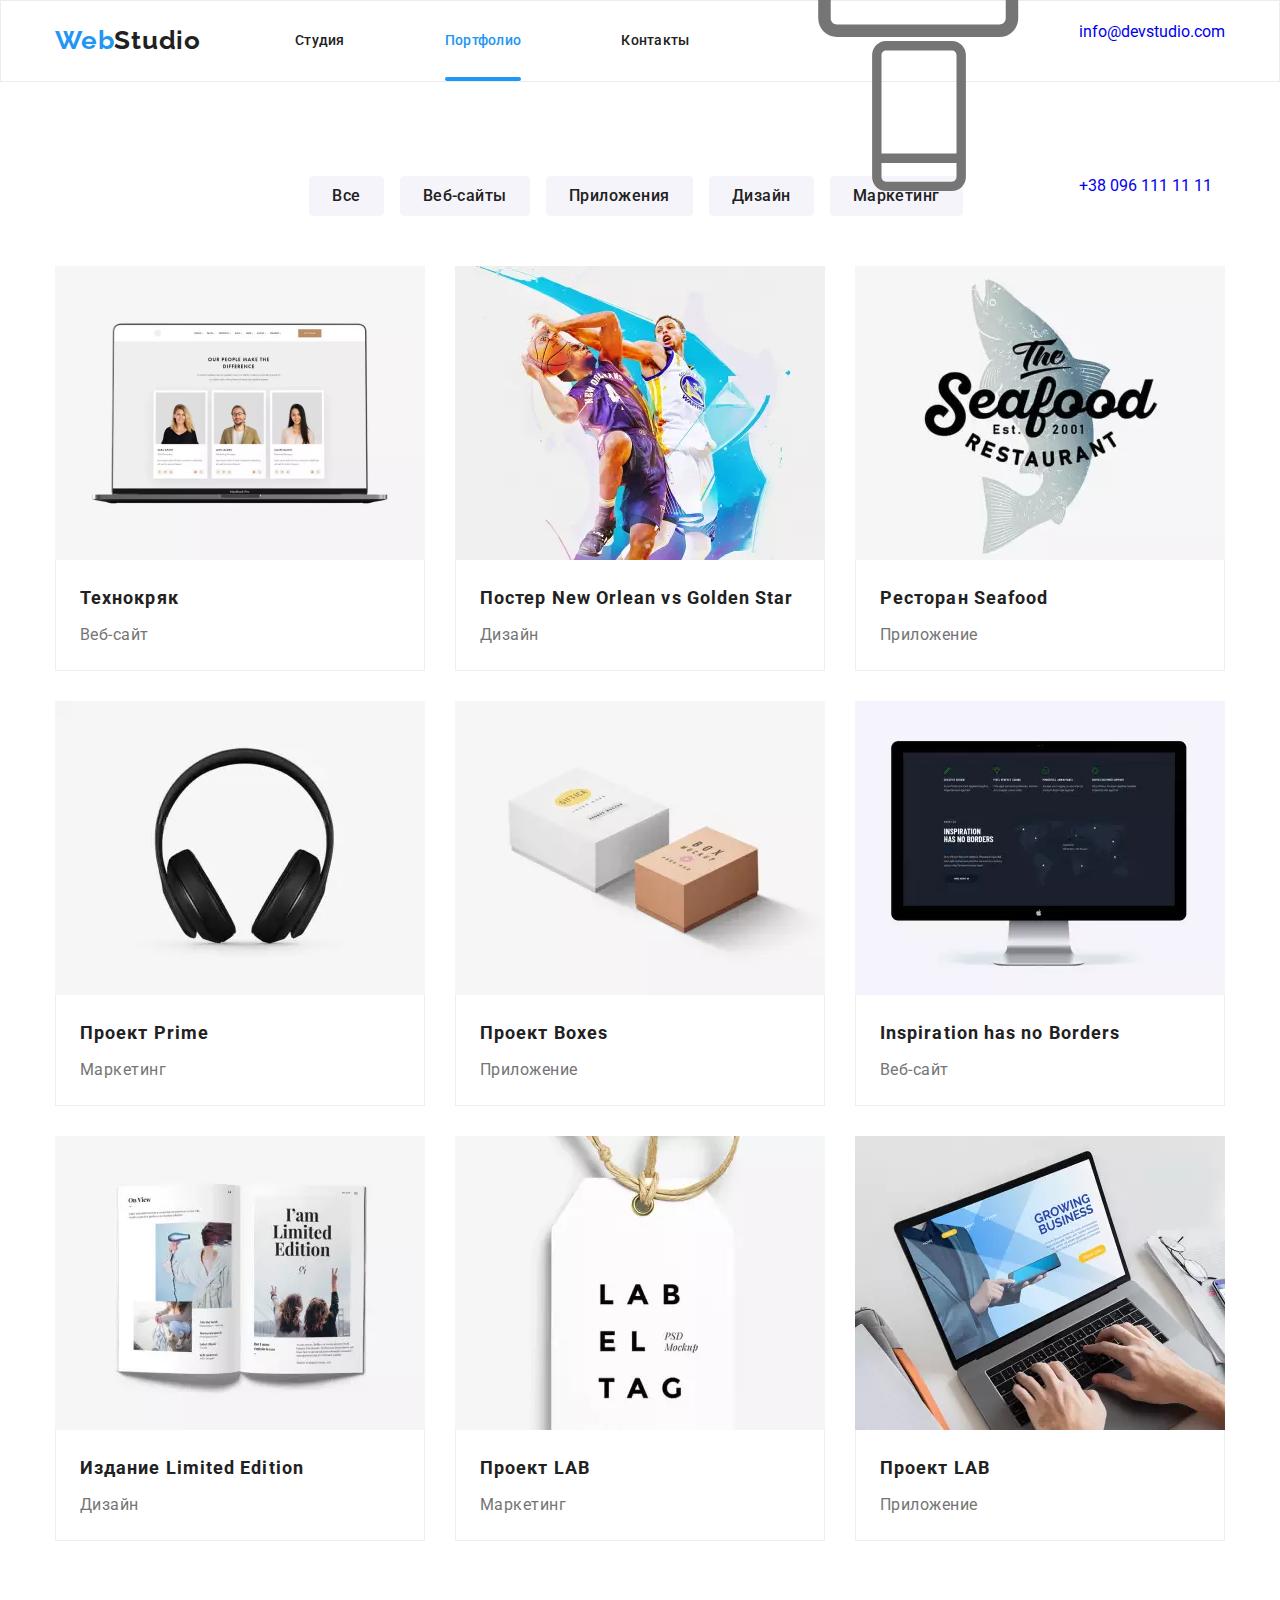
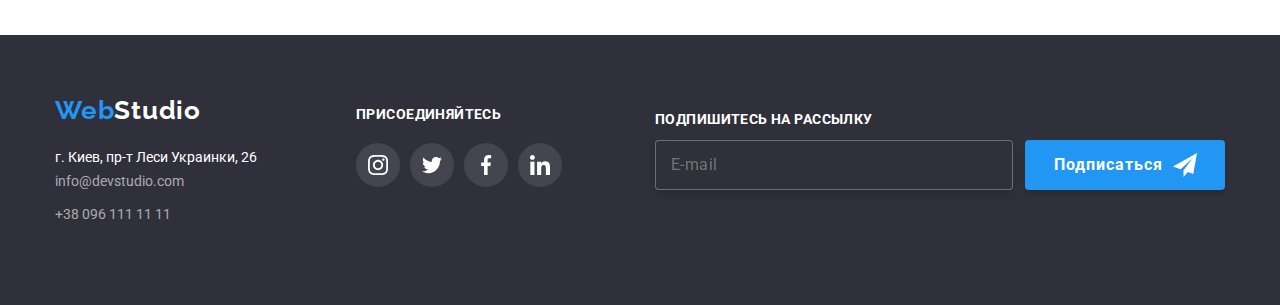
==== portfolio.html @ 745dbee2 "s" ====
<!DOCTYPE html>
<html lang="en">
<head>
    <meta charset="UTF-8">
    <meta name="viewport" content="width=device-width, initial-scale=1.0">
    <title>HW-08</title>
    <link rel="stylesheet" href="https://cdnjs.cloudflare.com/ajax/libs/modern-normalize/1.0.0/modern-normalize.min.css">
     <link href="https://fonts.googleapis.com/css2?family=Raleway:wght@700&family=Roboto:wght@400;500;700;900&display=swap"
            rel="stylesheet">
    <link rel="stylesheet" href="https://cdnjs.cloudflare.com/ajax/libs/animate.css/4.1.1/animate.min.css" />
    <!-- <link rel="stylesheet" href="./css/styles.css">  -->
    <link rel="stylesheet" href="./css/portfolio.min.css">
</head>
<body>
  <!--Шапка второй страницы-->
  <header class="header">
    <div class="container container-main">
        <nav class="main-nav">
            <a class="page-logo link" href="./index.html"><span class="logo-color link">Web</span>Studio</a>
            <!--Навигация на другие страницы-->
            <ul class="site-nav">
                <li class="item"><a class="link menu-link" href="./index.html">Студия</a></li>
                <li class="item"><a class="link menu-link current" href="./portfolio.html">Портфолио</a></li>
                <li class="item"><a class="link menu-link" href="">Контакты</a></li>
            </ul>
        </nav>
    <!--Контакты-->
    <ul class="contact-nav">
        <li class="contact-item">
            <a href="mailto:info@devstudio.com" class="link">
                <svg class="contact-item-svg-envelope">
                    <use href="./img/sprite.svg.svg#icon-envelope"></use>
                </svg>info@devstudio.com
            </a>
        </li>
        <li class="contact-item">
            <a href="tel:+380961111111" class="link">
                <svg class="contact-item-svg-Mobile">
                    <use href="./img/sprite.svg.svg#icon-Mobile"></use>
                </svg>+38 096 111 11 11
            </a>   
        </li>
    </ul>             
   </div>
</header>
<main>
    <!--Герой Портфолио-->
    <section class="portfolio">
        <div class="container">
        <!--<h1>Портфолио</h1>-->
        <ul class="button-list">
            <li class="button-list-item"><button type="button" class="button-nav">Все</button></li>
            <li class="button-list-item"><button type="button" class="button-nav">Веб-сайты</button></li> <!--радио-кнопки-->
            <li class="button-list-item"><button type="button" class="button-nav">Приложения</button></li>
            <li class="button-list-item"><button type="button" class="button-nav">Дизайн</button></li>
            <li ><button type="button" class="button-nav">Маркетинг</button></li>
        </ul>
        </div>  
        <div class="container" class="carts">
        <ul class="project-list">
            <li class="project-list-item">
                <a href="" class="project-list-item link">
                    <div class="project-list-overlay">
                    <picture>
                        <source
                        srcset="
                          ./img/portfolio/desktop/webp/img.webp    1x,
                          ./img/portfolio/desktop/webp/img_2x.webp 2x
                        "
                        media="(min-width: 1200px)"
                        type="image/webp"
                      />
                        <source 
                        srcset="
                            ./img/portfolio/desktop/img.jpg    1x,
                            ./img/portfolio/desktop/img@2x.jpg 2x
                            " media="(min-width: 1200px)" />
                        <source
                         srcset="
                            ./img/portfolio/tablet/webp/img.webp    1x,
                            ./img/portfolio/tablet/webp/img_2x.webp 2x
                            " media="(min-width: 768px)" />
                        <source 
                        srcset="
                            ./img/portfolio/tablet/img.jpg  1x,
                            ./img/portfolio/tablet/img@2x.jpg 2x
                            " media="(min-width: 768px)" />
                        <source 
                        srcset="
                            ./img/portfolio/webp/1.webp     1x,
                            ./img/portfolio/webp/1-_2x.webp 2x
                            " media="(min-width: 320px)" />
                        <source 
                          srcset="
                            ./img/portfolio/1.jpg     1x,
                            ./img/portfolio/1-@2x.jpg 2x
                            " media="(min-width: 320px)" />
                        <img src="./img/img(7).jpg" alt="Экран планшета">
                    </picture>
                        <p class="overlay">
                            Технокряк это современная площадка распространения
                            коронавируса. Компании используют эту платформу для
                            цифрового шпионажа и атак на защищённые сервера конкурентов.
                        </p>
                    </div>
                    <div class="border">
                        <h3 class="img-title">Технокряк</h3>
                        <p class="img-text">Веб-сайт</p>
                    </div>
                </a>
            </li>
            <li class="project-list-item">
                    <a href="" class="project-list-item link">
                    <div class="project-list-overlay">
                        <picture>
                            <source
                              srcset="
                                ./img/portfolio/desktop/webp/img-1.webp    1x,
                                ./img/portfolio/desktop/webp/img_2x-1.webp 2x
                              "
                              media="(min-width: 1200px)"
                              type="image/webp"
                            />
                            <source
                              srcset="
                                ./img/portfolio/desktop/img-1.jpg    1x,
                                ./img/portfolio/desktop/img@2x-1.jpg 2x
                              "
                              media="(min-width: 1200px)"
                            />
                            <source
                              srcset="
                                ./img/portfolio/tablet/webp/img-1.webp    1x,
                                ./img/portfolio/tablet/webp/img_2x-1.webp 2x
                              "
                              media="(min-width: 768px)"
                            />
                            <source
                              srcset="
                                ./img/portfolio/tablet/img-1.jpg  1x,
                                ./img/portfolio/tablet/img@2x.jpg 2x
                              "
                              media="(min-width: 768px)"
                            />
                            <source
                              srcset="
                                ./img/portfolio/webp/2.webp     1x,
                                ./img/portfolio/webp/2-_2x.webp 2x
                              "
                              media="(min-width: 320px)"
                            />
                            <source
                              srcset="
                                ./img/portfolio/2.jpg     1x,
                                ./img/portfolio/2-@2x.jpg 2x
                              "
                              media="(min-width: 320px)"
                            />
                        <img src="./img/img(8).jpg" alt="Два баскетболиста">
                        </picture>
                        <p class="overlay">
                            Технокряк это современная площадка распространения
                            коронавируса. Компании используют эту платформу для
                            цифрового шпионажа и атак на защищённые сервера конкурентов.
                        </p>
                    </div>
                    <div class="border">
                        <h3 class="img-title">Постер New Orlean vs Golden Star</h3>
                        <p class="img-text">Дизайн</p>
                    </div>
                </a>
            </li>
            <li class="project-list-item">
                    <a href="" class="project-list-item link">
                    <div class="project-list-overlay">
                        <picture>
                            <source
                              srcset="
                                ./img/portfolio/desktop/webp/img-2.webp    1x,
                                ./img/portfolio/desktop/webp/img_2x-2.webp 2x
                              "
                              media="(min-width: 1200px)"
                              type="image/webp"
                            />
                            <source
                              srcset="
                                ./img/portfolio/desktop/img-2.jpg    1x,
                                ./img/portfolio/desktop/img@2x-2.jpg 2x
                              "
                              media="(min-width: 1200px)"
                            />
                            <source
                              srcset="
                                ./img/portfolio/tablet/webp/img-2.webp    1x,
                                ./img/portfolio/tablet/webp/img_2x-2.webp 2x
                              "
                              media="(min-width: 768px)"
                            />
                            <source
                              srcset="
                                ./img/portfolio/tablet/img-2.jpg    1x,
                                ./img/portfolio/tablet/img@2x-2.jpg 2x
                              "
                              media="(min-width: 768px)"
                            />
                            <source
                              srcset="
                                ./img/portfolio/webp/3.webp     1x,
                                ./img/portfolio/webp/3-_3x.webp 2x
                              "
                              media="(min-width: 320px)"
                            />
                            <source
                              srcset="
                                ./img/portfolio/3.jpg     1x,
                                ./img/portfolio/3-@2x.jpg 2x
                              "
                              media="(min-width: 320px)"
                            />
                        <img src="./img/img(9).jpg" alt="Рыба">
                        </picture>
                        <p class="overlay">
                            Технокряк это современная площадка распространения
                            коронавируса. Компании используют эту платформу для
                            цифрового шпионажа и атак на защищённые сервера конкурентов.
                        </p>
                    </div>
                    <div class="border">
                        <h3 class="img-title">Ресторан Seafood</h3>
                        <p class="img-text">Приложение</p>
                    </div>
                </a>
            </li>
            <li class="project-list-item">
                    <a href="" class="project-list-item link">
                    <div class="project-list-overlay">
                        <picture>
                            <source
                              srcset="
                                ./img/portfolio/desktop/webp/img-3.webp    1x,
                                ./img/portfolio/desktop/webp/img_2x-3.webp 2x
                              "
                              media="(min-width: 1200px)"
                              type="image/webp"
                            />
                            <source
                              srcset="
                                ./img/portfolio/desktop/img-3.jpg    1x,
                                ./img/portfolio/desktop/img@2x-3.jpg 2x
                              "
                              media="(min-width: 1200px)"
                            />
                            <source
                              srcset="
                                ./img/portfolio/tablet/webp/img-3.webp    1x,
                                ./img/portfolio/tablet/webp/img_2x-3.webp 2x
                              "
                              media="(min-width: 768px)"
                            />
                            <source
                              srcset="
                                ./img/portfolio/tablet/img-3.jpg    1x,
                                ./img/portfolio/tablet/img@2x-3.jpg 2x
                              "
                              media="(min-width: 768px)"
                            />
                            <source
                              srcset="
                                ./img/portfolio/webp/4.webp     1x,
                                ./img/portfolio/webp/4-_4x.webp 2x
                              "
                              media="(min-width: 320px)"
                            />
                            <source
                              srcset="
                                ./img/portfolio/4.jpg     1x,
                                ./img/portfolio/4-@2x.jpg 2x
                              "
                              media="(min-width: 320px)"
                            />
                        <img src="./img/img(10).jpg" alt="Наушники">
                        </picture>
                        <p class="overlay">
                            Технокряк это современная площадка распространения
                            коронавируса. Компании используют эту платформу для
                            цифрового шпионажа и атак на защищённые сервера конкурентов.
                        </p>
                    </div>
                    <div class="border">
                        <h3 class="img-title">Проект Prime</h3>
                        <p class="img-text">Маркетинг</p>
                    </div>
                </a>
            </li>
            <li class="project-list-item">
                <a href="" class="project-list-item link">
                    <div class="project-list-overlay">
                        <picture>
                            <source
                              srcset="
                                ./img/portfolio/desktop/webp/img-4.webp    1x,
                                ./img/portfolio/desktop/webp/img_2x-4.webp 2x
                              "
                              media="(min-width: 1200px)"
                              type="image/webp"
                            />
                            <source
                              srcset="
                                ./img/portfolio/desktop/img-4.jpg    1x,
                                ./img/portfolio/desktop/img@2x-4.jpg 2x
                              "
                              media="(min-width: 1200px)"
                            />
                            <source
                              srcset="
                                ./img/portfolio/tablet/webp/img-4.webp    1x,
                                ./img/portfolio/tablet/webp/img_2x-4.webp 2x
                              "
                              media="(min-width: 768px)"
                            />
                            <source
                              srcset="
                                ./img/portfolio/tablet/img-4.jpg    1x,
                                ./img/portfolio/tablet/img@2x-4.jpg 2x
                              "
                              media="(min-width: 768px)"
                            />
                            <source
                              srcset="
                                ./img/portfolio/webp/5.webp     1x,
                                ./img/portfolio/webp/5-_5x.webp 2x
                              "
                              media="(min-width: 320px)"
                            />
                            <source
                              srcset="
                                ./img/portfolio/5.jpg     1x,
                                ./img/portfolio/5-@2x.jpg 2x
                              "
                              media="(min-width: 320px)"
                            />
                        <img src="./img/img(11).jpg" alt="Две маленькие коробки">
                        </picture>
                        <p class="overlay">
                            Технокряк это современная площадка распространения
                            коронавируса. Компании используют эту платформу для
                            цифрового шпионажа и атак на защищённые сервера конкурентов.
                        </p>
                    </div>
                    <div class="border">
                        <h3 class="img-title">Проект Boxes</h3>
                        <p class="img-text">Приложение</p>
                    </div>
                </a>
            </li>
            <li class="project-list-item">
                <a href="" class="project-list-item link">
                    <div class="project-list-overlay">
                        <picture>
                            <source
                              srcset="
                                ./img/portfolio/desktop/webp/img-5.webp    1x,
                                ./img/portfolio/desktop/webp/img_2x-5.webp 2x
                              "
                              media="(min-width: 1200px)"
                              type="image/webp"
                            />
                            <source
                              srcset="
                                ./img/portfolio/desktop/img-5.jpg    1x,
                                ./img/portfolio/desktop/img@2x-5.jpg 2x
                              "
                              media="(min-width: 1200px)"
                            />
                            <source
                              srcset="
                                ./img/portfolio/tablet/webp/img-5.webp    1x,
                                ./img/portfolio/tablet/webp/img_2x-5.webp 2x
                              "
                              media="(min-width: 768px)"
                            />
                            <source
                              srcset="
                                ./img/portfolio/tablet/img-5.jpg    1x,
                                ./img/portfolio/tablet/img@2x-5.jpg 2x
                              "
                              media="(min-width: 768px)"
                            />
                            <source
                              srcset="
                                ./img/portfolio/webp/6.webp     1x,
                                ./img/portfolio/webp/6-_6x.webp 2x
                              "
                              media="(min-width: 320px)"
                            />
                            <source
                              srcset="
                                ./img/portfolio/6.jpg     1x,
                                ./img/portfolio/6-@2x.jpg 2x
                              "
                              media="(min-width: 320px)"
                            />
                        <img src="./img/img(12).jpg" alt="Компьютер">
                         </picture>
                        <p class="overlay">
                            Технокряк это современная площадка распространения
                            коронавируса. Компании используют эту платформу для
                            цифрового шпионажа и атак на защищённые сервера конкурентов.
                        </p>
                    </div>
                    <div class="border">
                        <h3 class="img-title">Inspiration has no Borders</h3>
                        <p class="img-text">Веб-сайт</p>
                    </div>
                </a>
            </li>
            <li class="project-list-item">
                <a href="" class="project-list-item link">
                    <div class="project-list-overlay">
                        <picture>
                            <source
                              srcset="
                                ./img/portfolio/desktop/webp/img-6.webp    1x,
                                ./img/portfolio/desktop/webp/img_2x-6.webp 2x
                              "
                              media="(min-width: 1200px)"
                              type="image/webp"
                            />
                            <source
                              srcset="
                                ./img/portfolio/desktop/img-6.jpg    1x,
                                ./img/portfolio/desktop/img@2x-6.jpg 2x
                              "
                              media="(min-width: 1200px)"
                            />
                            <source
                              srcset="
                                ./img/portfolio/tablet/webp/img-6.webp    1x,
                                ./img/portfolio/tablet/webp/img_2x-6.webp 2x
                              "
                              media="(min-width: 768px)"
                            />
                            <source
                              srcset="
                                ./img/portfolio/tablet/img-6.jpg    1x,
                                ./img/portfolio/tablet/img@2x-6.jpg 2x
                              "
                              media="(min-width: 768px)"
                            />
                            <source
                              srcset="
                                ./img/portfolio/webp/7.webp     1x,
                                ./img/portfolio/webp/7-_7x.webp 2x
                              "
                              media="(min-width: 320px)"
                            />
                            <source
                              srcset="
                                ./img/portfolio/7.jpg     1x,
                                ./img/portfolio/7-@2x.jpg 2x
                              "
                              media="(min-width: 320px)"
                            />
                        <img src="./img/img(13).jpg" alt="Журнал">
                        </picture>
                        <p class="overlay">
                            Технокряк это современная площадка распространения
                            коронавируса. Компании используют эту платформу для
                            цифрового шпионажа и атак на защищённые сервера конкурентов.
                        </p>
                    </div>
                    <div class="border">
                        <h3 class="img-title">Издание Limited Edition</h3>
                        <p class="img-text">Дизайн</p>
                    </div>
                </a>
            </li>
            <li class="project-list-item">
                <a href="" class="project-list-item link">
                    <div class="project-list-overlay">
                        <picture>
                            <source
                              srcset="
                                ./img/portfolio/desktop/webp/img-7.webp    1x,
                                ./img/portfolio/desktop/webp/img_2x-7.webp 2x
                              "
                              media="(min-width: 1200px)"
                              type="image/webp"
                            />
                            <source
                              srcset="
                                ./img/portfolio/desktop/img-7.jpg    1x,
                                ./img/portfolio/desktop/img@2x-7.jpg 2x
                              "
                              media="(min-width: 1200px)"
                            />
                            <source
                              srcset="
                                ./img/portfolio/tablet/webp/img-7.webp    1x,
                                ./img/portfolio/tablet/webp/img_2x-7.webp 2x
                              "
                              media="(min-width: 768px)"
                            />
                            <source
                              srcset="
                                ./img/portfolio/tablet/img-7.jpg    1x,
                                ./img/portfolio/tablet/img@2x-7.jpg 2x
                              "
                              media="(min-width: 768px)"
                            />
                            <source
                              srcset="
                                ./img/portfolio/webp/8.webp     1x,
                                ./img/portfolio/webp/8-_8x.webp 2x
                              "
                              media="(min-width: 320px)"
                            />
                            <source
                              srcset="
                                ./img/portfolio/8.jpg     1x,
                                ./img/portfolio/8-@2x.jpg 2x
                              "
                              media="(min-width: 320px)"
                            />
                        <img src="./img/img(14).jpg" alt="Этикетка">
                        </picture>
                        <p class="overlay">
                            Технокряк это современная площадка распространения
                            коронавируса. Компании используют эту платформу для
                            цифрового шпионажа и атак на защищённые сервера конкурентов.
                        </p>
                    </div>
                    <div class="border">
                        <h3 class="img-title">Проект LAB</h3>
                        <p class="img-text">Маркетинг</p>
                    </div>
                </a>
            </li>
            <li class="project-list-item">
                <a href="" class="project-list-item link">
                    <div class="project-list-overlay">
                        <picture>
                            <source
                              srcset="
                                ./img/portfolio/desktop/webp/img-8.webp    1x,
                                ./img/portfolio/desktop/webp/img_2x-8.webp 2x
                              "
                              media="(min-width: 1200px)"
                              type="image/webp"
                            />
                            <source
                              srcset="
                                ./img/portfolio/desktop/img-8.jpg    1x,
                                ./img/portfolio/desktop/img@2x-8.jpg 2x
                              "
                              media="(min-width: 1200px)"
                            />
                            <source
                              srcset="
                                ./img/portfolio/tablet/webp/img-8.webp    1x,
                                ./img/portfolio/tablet/webp/img_2x-8.webp 2x
                              "
                              media="(min-width: 768px)"
                            />
                            <source
                              srcset="
                                ./img/portfolio/tablet/img-8.jpg    1x,
                                ./img/portfolio/tablet/img@2x-8.jpg 2x
                              "
                              media="(min-width: 768px)"
                            />
                            <source
                              srcset="
                                ./img/portfolio/webp/9.webp     1x,
                                ./img/portfolio/webp/9-_9x.webp 2x
                              "
                              media="(min-width: 320px)"
                            />
                            <source
                              srcset="
                                ./img/portfolio/9.jpg     1x,
                                ./img/portfolio/9-@2x.jpg 2x
                              "
                              media="(min-width: 320px)"
                            />
                        <img src="./img/img(15).jpg" alt="Планшет">
                        </picture>
                        <p class="overlay">
                            Технокряк это современная площадка распространения
                            коронавируса. Компании используют эту платформу для
                            цифрового шпионажа и атак на защищённые сервера конкурентов.
                        </p>
                    </div>
                    <div class="border">
                        <h3 class="img-title">Проект LAB</h3>
                        <p class="img-text">Приложение</p>
                    </div>
                </a>
            </li>
        </ul>
        </div>
    </section>
</main>
    <!--ФУТЕР-->
    <footer class="footer-title">
    <div class="container footer-box">
       <!--ФУТЕР-ЛОГО--> 
       <div class="footer-left">
        <a class="footer-logo link" href="./index.html"><span class="logo-color link">Web</span>Studio</a>            
        <address class="footer-address">
        <ul>
            <li>
             <a class="footer-address link" href="https://goo.gl/maps/4SZ75eNTT2xGDw7dA">г. Киев, пр-т Леси Украинки, 26</a>
            </li>
            <li><a class="footer-nav link" href="mailto:info@devstudio.com">info@devstudio.com</a></li>
            <li><a class="footer-nav link" href="tel:+380961111111">+38 096 111 11 11</a></li>
        </ul>
        </address>
       </div>

        <div class="footer-center">
            <p class="join">Присоединяйтесь</p>
            <ul class="social-list list">
                <li class="social-list-item">
                    <a href="#" class="social-list-link"> 
                        <svg class="social-list-svg">
                            <use href="./img/sprite.svg.svg#icon-instagram"></use>
                        </svg> 
                    </a> 
                </li>
                <li class="social-list-item">
                    <a href="#" class="social-list-link">
                        <svg class="social-list-svg">
                            <use href="./img/sprite.svg.svg#icon-twitter"></use>
                        </svg>  
                    </a>           
                </li>
                <li class="social-list-item">
                    <a href="#" class="social-list-link">
                        <svg class="social-list-svg">
                            <use href="./img/sprite.svg.svg#icon-facebook"></use>
                        </svg>
                    </a>                  
                </li>
                <li class="social-list-item">
                    <a href="#" class="social-list-link">   
                        <svg class="social-list-svg">
                            <use href="./img/sprite.svg.svg#icon-linkedin"></use>
                        </svg>
                    </a>    
                </li>
            </ul>  
        </div>
        <!--ПОДПИШИТЕCЬ-->
        <div class="footer-mail">
            <form></form>
            <p class="footer-social-title">Подпишитесь на рассылку</p>
            <div class="footer-mail-box">
                <input class="footer-mail-input" type="email" name="mail" id="footer-mail" placeholder="E-mail" />
                <button type="button" class="footer-mail-btn">Подписаться</button>
            </div>
            </form>
        </div>
    <!-- </div> -->
    </div>
    </footer>
    <script src="./js/mobile-menu.js"></script>
</body>
</html>
---- css/styles.css ----
html {
  box-sizing: border-box;
}

*,
*::before,
*::after {
  box-sizing: inherit;
}

:root {
  --primary-text-color: #757575; /* оcновной главный*/
  --title-text-color: #212121; /*цвет заголовков*/
  --accent-color: #2196f3;
  --primary-bg-color: #ffffff; /*белый */
  --second-bg-color: #f5f4fa; /*вторичный*/
  --third-bg-color: #2f303a; /* background hero fotter title */
}

body {
  font-family: "Roboto", sans-serif;
  font-weight: 400;
  /*font-size: 14px;
    line-height: 1.71;
    letter-spacing: 0.03em;*/
  background-color: var(--primary-bg-color); /*#ffffff;*/
  color: var(--primary-text-color); /*#757575;*/
}
input {
  font-family: inherit;
}

h1,
h2,
h3,
h4,
h5,
h6,
body,
ul,
li,
p {
  padding: 0;
  margin: 0;
  list-style: none;
  border: none;
}

h1 {
  letter-spacing: 0.06em;
}
h2,
h3 {
  letter-spacing: 0.03em;
}
p {
  letter-spacing: 0.03em;
}
.link {
  text-decoration: none;
  padding: 0;
  margin: 0;
}
img {
  display: block;
  max-width: 100%;
  height: auto;
}
.visually-hidden {
  position: absolute !important;
  clip: rect(1px 1px 1px 1px); /* IE6, IE7 */
  clip: rect(1px, 1px, 1px, 1px);
  padding: 0 !important;
  border: 0 !important;
  height: 1px !important;
  width: 1px !important;
  overflow: hidden;
}
.container {
  width: 1200px;
  padding-left: 15px;
  padding-right: 15px;
  margin: 0 auto;
  /* outline: 1px solid red; */
}
/*=============HEADER==============*/
.header {
  border-bottom: 1px solid #ececec;
}
.container-main {
  justify-content: space-between;
  display: flex;
  width: 1200px;
  padding-left: 15px;
  padding-right: 15px;
  margin: 0 auto;
  background-color: var(--primary-bg-color);
  height: 80px;
}

.main-nav {
  display: flex;
  justify-content: space-between;
  align-items: center;
}
.page-logo {
  font-family: Raleway, sans-serif;
  font-style: normal;
  font-weight: 700;
  font-size: 26px;
  line-height: 1.19;
  letter-spacing: 0.03em;
  color: var(--title-text-color);
  text-decoration: none;
  margin-top: 24px;
  margin-bottom: 25px;
}
.logo-color {
  font-family: Raleway, sans-serif;
  font-style: normal;
  font-weight: 700;
  font-size: 26px;
  line-height: 1.19;
  letter-spacing: 0.03em;
  color: var(--accent-color);
}
/* Навигация на другие страницы ========== */
.site-nav .link:hover,
.site-nav .link:focus,
.site-nav .link:active,
.site-nav .link.current {
  color: var(--accent-color);
}
.site-nav .link {
  /*font-family: Roboto;
    font-style: normal;*/
  display: block;
  font-weight: 500;
  font-size: 14px;
  line-height: 1.14;
  letter-spacing: 0.02em;
  color: var(--title-text-color);
  text-decoration: none;
}
.site-nav {
  display: flex;
  margin-left: 93px;
  border: 1px solid transparent;
  transition: background-color 250ms cubic-bezier(0.4, 0, 0.2, 1);
  /* outline: 1px solid transparent;*/
}
.site-nav .item + .item {
  margin-left: 53px;
}
.menu-link {
  position: relative;
}
.menu-link.current::before {
  opacity: 1;
}
.menu-link::before {
  content: "";
  display: inline-block;
  align-items: center;
  position: absolute;
  opacity: 0;
  left: 0px;
  bottom: -32px;
  width: 100%;
  height: 4px;
  background-color: var(--accent-color);
  border-radius: 2px;
}
/*================THE-AND-HEADER=================*/

/*====CONTACT-NAV====КОНТАКТЫ ТЕЛ ИКОНКИ*==========*/
.contact-item-svg-envelope {
  width: 16px;
  height: 12px;
  margin-right: 10px;
  fill: currentColor;
}
.contact-item-svg-Mobile {
  width: 10px;
  height: 16px;
  margin-right: 10px;
  fill: currentColor;
}
.contact-nav .link:hover,
.contact-nav .link:focus,
.contact-nav .link:active {
  color: var(--accent-color); /*#2196F3; */
}

.link:hover,
.link:focus {
  color: var(--accent-color);
}
.contact-nav .link {
  font-family: Roboto;
  font-size: 14px;
  font-weight: 500;
  line-height: 1.14;
  letter-spacing: 0.02em;
  color: var(--primary-text-color); /*#757575;*/
  transition: 250ms cubic-bezier(0.4, 0, 0.2, 1);
}
.contact-nav {
  display: flex;
  margin-left: auto;
  align-self: flex-end;
  cursor: pointer;
  /*list-style: none;*/
}

.contact-nav .contact-item + .contact-item {
  margin-left: 50px;
}
.contact-item {
  align-items: center;
  margin-top: 32px;
  margin-bottom: 32px;
}
.contact-item .link {
  align-items: center;
}
/*============Герой*====================================*/
.container-hero {
  /*box-sizing: border-box;*/
  max-width: 1600px;
  margin-left: auto;
  margin-right: auto;
}
.hero {
  background-repeat: no-repeat;
  background-size: cover;
  padding-top: 200px;
  padding-bottom: 200px;
  background-color: var(--third-bg-color);
  background-image: linear-gradient(
      to right,
      rgba(47, 48, 58, 0.4),
      rgba(47, 48, 58, 0.4)
    ),
    url("../img/img16.jpg");
}

.hero-title {
  font-weight: 900;
  font-size: 44px;
  line-height: 1.36;
  text-align: center;
  text-transform: uppercase;
  color: var(--primary-bg-color);
  letter-spacing: 0.06em;
  margin-bottom: 30px;
}

.hero-button {
  font-family: inherit;
  font-style: normal;
  font-weight: 700;
  font-size: 16px;
  line-height: 1.87;
  display: block; /*кнопка по центру*/
  margin: 0 auto; /*кнопка по центру*/
  text-align: center;
  text-decoration: none;

  border-radius: 4px;
  letter-spacing: 0.06em;

  padding-bottom: 10px;
  padding-top: 10px;
  padding-right: 32px;
  padding-left: 32px;
  color: var(--primary-bg-color);
  background-color: var(--accent-color);
  border: 1px solid transparent;
  box-shadow: 0px 4px 4px rgba(0, 0, 0, 0.15);
  cursor: pointer;
  /* transition: background-color 250ms cubic-bezier(0.4, 0, 0.2, 1); */
}

.hero-button .link:hover,
.hero-button .link:focus,
.hero-button .link:active {
  color: var(--accent-color);
}

/* Наши Особенности текст ========*/
.features {
  padding-top: 94px;
  padding-bottom: 94px;
}

.features-list {
  display: flex;
  justify-content: space-between;
  /* margin: 0 auto; */
  /* list-style: none;*/
}
.features-list-item {
  margin: 0 auto;
}
.feature-item-logo {
  width: 270px;
  height: 120px;
  background-color: var(--second-bg-color); /*#f5f4fa;*/
  border-radius: 4px;
  margin-bottom: 30px;
  display: flex;
  align-items: center;
  justify-content: center;
}
.features-title {
  font-style: normal;
  font-weight: 700;
  font-size: 14px;
  margin-bottom: 10px;
  margin-top: 0px;
  line-height: 1.14;
  text-transform: uppercase;
  color: var(--title-text-color);
}
.features-text {
  /*font-family: Roboto;
    font-style: normal;*/
  /*font-weight: 400;*/
  font-size: 14px;
  width: 270px;
  line-height: 1.71;
  color: var(--primary-text-color); /* #757575;*/
}
/*===FEATURES=====Наши Особенности ИКОНКИ 1стр========*/
.list {
  display: flex;
  list-style: none;
  /*padding: ;*/
}
.list-item {
  width: 350px;
  padding: 10px;
  margin: 10px;
  border-radius: 4px;
  box-shadow: 0px 2px 1px rgba(0, 0, 0, 0.2), 0px 1px 1px rgba(0, 0, 0, 0.14),
    0px 1px 3px rgba(0, 0, 0, 0.12);
}
/* Наши Особенности Картинки-антена и т д ===========*/
.list-item::before {
  display: block; /*сдела по видео-уроку 20.11.*/
  content: "";
  width: 270px;
  height: 120px;
  margin-bottom: 30px;
  background-color: var(--second-bg-color);
  background-repeat: no-repeat;
  background-size: 65px 70px;
  background-position: center;
  /* margin-right: 30px; */
  border-radius: 4px;
}
.list-item-Antena .feature-item-logo::before {
  content: "";
  background-image: url(../img/antenna.svg);
  width: 70px;
  height: 70px;
}
.list-item-Clock .feature-item-logo::before {
  background-image: url(../img/clock.svg);
  content: "";
  width: 70px;
  height: 70px;
}
.list-item-Diagram .feature-item-logo::before {
  background-image: url(../img/diagram.svg);
  content: "";
  width: 70px;
  height: 70px;
}
.list-item-Astronaut .feature-item-logo::before {
  background-image: url(../img/astronaut.svg);
  content: "";
  width: 70px;
  height: 70px;
}
/*.list-item-Astronaut .feature-item-logo:hover::before {
    color: var(--accent-color);
}*/
/* ============================================================ */

/*Примеры работ* ===============================*/
.work {
  padding-bottom: 94px;
}
.work-title {
  font-weight: 700;
  font-size: 36px;
  line-height: 1.16;
  margin-bottom: 50px; /*от Чем мы заним.до img*/
  margin-top: 0px;
  text-align: center;
  color: var(--title-text-color); /*#212121*/
}
.work-flex {
  display: flex;
  justify-content: space-between;
}
.work-flex + .item + .item {
  margin-left: 30px;
}
.work-flex .work-item {
  position: relative;
}
.work-list {
  position: relative;
  left: 0;
  bottom: 0;
  width: 100%;
  display: inline-flex;
  justify-content: center;
  align-items: center;
  position: absolute;
  max-width: 370px;
  min-height: 70px;
  background: rgba(47, 48, 58, 0.8);
  /* padding-top: 27px;
    padding-bottom: 27px;
    padding-left: 82px;
    padding-right: 82px;*/
}
.work-info {
  width: fit-content;
  font-style: 400;
  font-weight: 700;
  font-size: 14px;
  line-height: 1.14px;
  text-align: center;
  letter-spacing: 0.03em;
  text-transform: uppercase;
  color: var(--primary-bg-color);
}
/*========Команда=============*/
.team {
  background: #f5f4fa;
  padding-top: 94px;
  padding-bottom: 94px; /*на секцию задаем*/
}
.team-title {
  color: var(--title-text-color);
  font-weight: 700;
  font-size: 36px;
  /*margin-bottom: 50px;*/
  line-height: 1.16;
  text-align: center;
  padding-bottom: 50px; /*от Наша команда до img*/
}
.team-flex {
  display: flex;
  justify-content: space-between; /*фото в строку*/
  /* padding-left: 15px; /*между фото*/
  /* padding-right: 15px;*/
}
.team-flex-item {
  box-shadow: 0px 1px 3px rgba(0, 0, 0, 0.12), 0px 1px 1px rgba(0, 0, 0, 0.14),
    0px 2px 1px rgba(0, 0, 0, 0.2);
  border-radius: 0px 0px 4px 4px;
  background: #ffffff;
}
.team-text {
  color: var(--title-text-color);
  font-size: 16px;
  line-height: 1.16;
  font-weight: 500;
  text-align: center;
  margin-top: 30px;
  margin-bottom: 10px; /*от имени до проф.*/
}
.team-prof {
  font-size: 16px;
  line-height: 1.16;
  text-align: center;
  color: var(--primary-text-color); /* #757575;*/
  margin-bottom: 16px;
}
/* ИКОНИКИ icons под фото team 1 стр Итнстаграм */
.icons {
  padding-bottom: 16px;
  padding-right: 32px;
  padding-left: 32px;
  padding-bottom: 30px;
}
.icon-list-link:hover .icon-list-svg,
.icon-list-link:focus .icon-list-svg {
  fill: var(--primary-bg-color);
}
.icon-list-link:hover,
.icon-list-link:focus {
  background-color: var(--accent-color);
}
.icon-list-svg {
  width: 20px;
  height: 20px;
  fill: #afb1b8;
}
.icon-list {
  display: flex;
  justify-content: center;
}
.icon-list-link {
  display: flex;
  justify-content: center; /*выравниваем по центру link*/
  align-items: center; /*выравниваем по центру*/
  width: 44px;
  height: 44px;
  border-radius: 50px;
  margin-right: 10px;
  transition: border-color 250ms cubic-bezier(0.4, 0, 0.2, 1); /*плавный переход цвета при ховере*/
}
.icon-list-link:nth-last-child(-n + 4) {
  margin-right: 0;
}
/* ====================================== */

/*Секция о постоянных клиентах*/
.client {
  padding-bottom: 94px;
  padding-top: 94px;
}
.client-title {
  font-weight: 700;
  font-size: 36px;
  line-height: 1.16;
  margin-bottom: 50px; /*от h2 до img*/
  text-align: center;
  color: var(--title-text-color); /*#212121;*/
}
.client-list {
  display: flex;
  justify-content: space-between;
  cursor: pointer;
}
.client-item {
  width: 170px;
  height: 90px;
  /* margin-right: 30px;*/
}
.client-link {
  display: flex;
  justify-content: center;
  align-items: center;
  width: 170px;
  height: 90px;
  border: 1px solid #afb1b8;
  border-radius: 4px;
  fill: #afb1b8;
  transition: border-color 250ms cubic-bezier(0.4, 0, 0.2, 1); /*плавный переход цвета при ховере*/
}
.client-svg {
  transition: fill 250ms cubic-bezier(0.4, 0, 0.2, 1);
}
.client-link:hover,
.client-link:focus {
  fill: var(--accent-color);
}
.client-link:hover {
  border-color: var(--accent-color);
}
/* ================================================= */
/*===========ФУТЕР==========================*/
.footer-title {
  padding-top: 60px;
  padding-bottom: 60px;
  background-color: var(--third-bg-color);
}
.footer-box {
  display: flex;
  align-items: baseline;
}
.footer-left {
  display: flex;
  flex-direction: column;
  width: 231px;
  margin-right: 70px;
}
.footer-center {
  /* display: block;
  justify-content: space-between; */
  /* margin-left: 70px; */
  display: flex;
  flex-direction: column;
  margin-top: 12px;
}
.join {
  font-weight: 700;
  font-style: 400;
  font-size: 14px;
  line-height: 1.14;
  letter-spacing: 0.03em;
  text-transform: uppercase;
  margin-bottom: 20px;
  color: var(--primary-bg-color);
  background: var(--third-bg-color);
  /* margin-top: 72px;*/
}
/*===ИКОНКИ ФУТЕР===*/
.social-list {
  display: flex;
  justify-content: space-between;
}
.social-list-item:not(:last-child) {
  margin-right: 10px;
}

.social-list-link {
  display: flex;
  justify-content: center;
  align-items: center;
  width: 44px;
  height: 44px;
  border-radius: 50px;
  background: rgba(255, 255, 255, 0.1);
  /* margin-bottom: 100px;*/
  transition: fill 250ms cubic-bezier(0.4, 0, 0.2, 1);
}
.social-list-svg {
  width: 20px;
  height: 20px;
  transition: fill 250ms cubic-bezier(0.4, 0, 0.2, 1);
}

.social-list-svg {
  fill: var(--primary-bg-color);
}
.social-list-link:hover,
.social-list-link:focus {
  background-color: var(--accent-color);
}

/*=======ФУТЕР ЛОГО==========*/
.footer-logo {
  display: block;
  font-family: Raleway;
  font-style: normal;
  font-weight: 700;
  font-size: 26px;
  line-height: 1.19;
  color: var(--primary-bg-color);
  text-decoration: none;
  margin-bottom: 20px;
}
.logo-color {
  color: var(--accent-color);
}
.footer-address {
  font-family: Roboto;
  font-style: normal;
  font-weight: 400;
  font-size: 14px;
  line-height: 1.71;
  margin-bottom: 9px;
  color: var(--primary-bg-color);
}
.footer-nav {
  font-family: Roboto;
  font-style: normal;
  font-weight: 400;
  font-size: 14px;
  line-height: 1.71;
  display: block;
  margin-bottom: 9px;
  color: rgba(255, 255, 255, 0.6);
}
/* ПОДПИШИСЬ */
.footer-mail {
  display: flex;
  flex-direction: column;
  margin-left: 93px;
  /* padding-left: 93px; */
  /* padding-top: 12px; */
}
.footer-social-title {
  font-style: 400;
  font-weight: 700;
  font-size: 14px;
  line-height: 1.14px;
  letter-spacing: 0.03em;
  text-transform: uppercase;
  margin-bottom: 20px;
  color: var(--primary-bg-color);
}
.footer-mail-box {
  display: flex;
  justify-content: flex-end;
  /* flex-direction: row; */
}
.footer-mail-input {
  font-family: "Roboto";
  font-style: normal;
  font-weight: normal;
  font-size: 16px;
  line-height: 1.25;
  letter-spacing: 0.03em;
  border: 1px solid rgba(255, 255, 255, 0.3);
  box-sizing: border-box;
  filter: drop-shadow(0px 4px 4px rgba(0, 0, 0, 0.15));
  border-radius: 4px;
  width: 358px;
  /* width: 100%; */
  height: 50px;
  padding: 16px 15px;
  background-color: #2f303a;
  color: rgba(255, 255, 255, 0.6);
}
.footer-mail-btn {
  display: block;
  /* display: inline-flex; */
  /* align-items: center; */
  font-family: "Roboto";
  font-style: 400;
  font-weight: 700;
  font-size: 16px;
  line-height: 1.87;
  letter-spacing: 0.06em;
  width: 200px;
  color: var(--primary-bg-color);
  background: var(--accent-color);
  box-shadow: 0px 4px 4px rgba(0, 0, 0, 0.15);
  border-radius: 4px;
  padding: 10px 62px 10px 29px;
  /* border: 1px solid transparent; */
  border: none;
  background-image: url("../img/send.png");
  background-repeat: no-repeat;
  background-position: center right 28px;
  cursor: pointer;
  margin-left: 12px;
}
/* =================================================== */
/* Портфолио ==============*/
.portfolio {
  padding-top: 94px;
  padding-bottom: 94px;
}
/* .container {
  width: 1200px;
  margin: 0 auto;
  padding-left: 15px;
  padding-right: 15px;
} */
.button-list {
  display: flex;
  justify-content: center;
  margin-bottom: 50px;
}
.button-list .button-nav {
  margin-right: 8px;
}
.button-list .button-nav:not(:last-child) {
  margin-right: 8;
}
.button-nav {
  font-family: inherit;
  font-style: normal;
  font-weight: 500;
  font-size: 16px;
  line-height: 1.62;

  text-align: center;
  align-items: center;
  display: block;
  text-decoration: none;
  margin: 0 auto;

  padding-top: 6px;
  padding-bottom: 6px;
  padding-right: 22px;
  padding-left: 22px;

  cursor: pointer;
  color: var(--title-text-color); /*#212121*/
  background-color: var(--second-bg-color); /*#F5F4FA;*/
  border: 1px solid #f5f4fa;
  border-radius: 4px;
  transition: background-color 250ms cubic-bezier(0.4, 0, 0.2, 1);
}

.button-nav:hover,
.button-nav:focus,
.button-nav:active {
  color: var(--primary-bg-color); /*#ffffff*/
  background-color: var(--accent-color); /*#2196F3;*/
}

.button-nav.current {
  color: var(--accent-color);
}
.button-nav .link {
  color: var(--title-text-color);
}
/* ПОРТФОЛИО КАРТОЧКИ */
.container .carts {
  border: 1px solid #eeeeee;
  /*border-top: none;*/
}

.border {
  border: 1px solid #eeeeee;
  border-top: none;
}
.img-title {
  display: block;
  color: var(--title-text-color);
  font-size: 18px;
  line-height: 2;
  font-weight: 700;
  letter-spacing: 0.06em;
  padding-bottom: 4px;
  padding-right: 24px;
  padding-left: 24px;
  padding-top: 20px;
}
.img-text {
  color: var(--primary-text-color); /* #757575;*/
  font-size: 16px;
  line-height: 1.87;
  font-weight: 400;
  padding-bottom: 20px;
  padding-right: 24px;
  padding-left: 24px;
  letter-spacing: 0.03em;
}
.overlay {
  position: absolute;
  top: 0;
  left: 0;
  width: 100%;
  height: 100%;
  padding: 63px 24px;
  transform: translateY(100%);
  transition: transform 250ms cubic-bezier(0.4, 0, 0.2, 1),
    background-color 250ms cubic-bezier(0.4, 0, 0.2, 1);

  /* opacity: 0; */
  font-family: Roboto; /*текст на карточке*/
  font-style: normal;
  font-weight: 400;
  font-size: 18px;
  line-height: 1.55;
  letter-spacing: 0.03em;

  background-color: rgba(33, 150, 243, 0.9);
  color: var(--primary-bg-color);
}
.project-list-overlay {
  position: relative;
  overflow: hidden;
  /* cursor: default; /*убирает курсор*/
}
.project-list {
  display: flex;
  flex-wrap: wrap;
}
.project-list-item > .overlay:hover,
.project-list-item > .overlay:focus {
  /* opacity: 1; */
  background-color: rgba(33, 150, 243, 0.9);
}
.project-list-item-link:hover .overlay {
  /* opacity: 1; */
  transform: translateY(0);
}
.project-list-item:hover,
.project-list-item:focus {
  box-shadow: 0px 1px 1px rgba(0, 0, 0, 0.12), 0px 4px 4px rgba(0, 0, 0, 0.06),
    1px 4px 6px rgba(0, 0, 0, 0.16);
}
.project-list-item {
  width: 370px;
  box-sizing: border-box;
  padding-bottom: 0px;
  padding-top: 0px;
  margin-right: 30px;
  margin-bottom: 30px;
}
.project-list-item:nth-child(3n) {
  margin-right: 0;
}
.project-list-item:nth-last-child(-n + 3) {
  margin-bottom: 0;
}
.project-list-item::before {
  font-weight: 400px;
  /*font-style: 400;*/
  font-size: 18px;
  line-height: 1.55;
  letter-spacing: 0.03em;
  color: var(--primary-bg-color);
  background-color: rgba(33, 150, 243, 0.9);
  width: 370px;
  height: 294px;
  margin: 0 auto;
  top: 0;
  left: 0;
  opacity: 0;
}
/* .project-list-item > .overlay:hover,
.project-list-item > .overlay:focus {
  /* opacity: 1; */
/* background-color: rgba(33, 150, 243, 0.9);
}  */
/*.project-list-item::before {
    display: inline-block;
    counter-reset: "";
    position: absolute;
    top: 0px;
    left: 0px;
    width: 100%;
    height: 100%; 
    transform: translateX(-100%);
}
.project-list .project-list-item:hover {
    transform: translateX(0);
}
/*.img { 
    height: 294px; 
    width: 370px;
    border-radius: 0px;  
    background: url(portfolio-1.jpg);
    
}*/

/*========================backdrop-modal ================================*/
.backdrop {
  position: fixed;
  left: 0;
  top: 0;
  z-index: 100;
  width: 100%;
  height: 100%;
  background-color: rgba(0, 0, 0, 0.2);
  transition: transform 250ms cubic-bezier(0.4, 0, 0.2, 1);
  /* transition: all 250ms linear; */
  /* transition: all 500ms linear; */

  /*opacity: 0; /**/
  /*visibility: hidden;
  pointer-events: none;*/
}

.backdrop.is-hidden {
  transition: all 250ms cubic-bezier(0.4, 0, 0.2, 1) 250ms;
}

.backdrop.is-hidden .modal {
  transform: translate(-50%, -50%) scale(0);
  transition: transform 250ms cubic-bezier(0.4, 0, 0.2, 1) 0ms;
  /* transition: transform 500ms linear 0ms; */
}

.modal {
  position: absolute;
  top: 50%;
  left: 50%;
  box-sizing: border-box;

  transform: translate(-50%, -50%) scale(1);
  transition: transform 250ms cubic-bezier(0.4, 0, 0.2, 1) 250ms;

  /* transition: transform 500ms linear 500ms; */
  width: 528px;
  min-height: 581px;
  background-color: var(--primary-bg-color);
  box-shadow: 0px 1px 3px rgba(0, 0, 0, 0.12), 0px 1px 1px rgba(0, 0, 0, 0.14),
    0px 2px 1px rgba(0, 0, 0, 0.2);
  border-radius: 4px;
  padding: 40px;
}
.close-btn {
  position: absolute;
  top: 8px;
  right: 8px;
  width: 30px;
  height: 30px;
  border-radius: 50%;
  background-color: var(--primary-bg-color);
  border: 1px solid rgba(0, 0, 0, 0.1);
  cursor: pointer;
  transition: fill 250ms cubic-bezier(0.4, 0, 0.2, 1);
}
.modal-close-btn:hover {
  fill: var(--accent-color);
}
.is-hidden {
  opacity: 0;
  visibility: hidden;
  pointer-events: none;
}
/*========backdrop-modal-form ============*/
.modal-form {
  display: flex;
  flex-direction: column;
  /* width: 100%; */
}

.modal-form-input-wrapper {
  position: relative;
  display: block;
  margin-top: 4px;
  transition: border-color 250ms cubic-bezier(0.4, 0, 0.2, 1);
}
.modal-form-field {
  font-family: Roboto;
  font-style: 400;
  /* font-weight: normal; */
  font-size: 12px;
  line-height: 1.16;
  position: relative;
  letter-spacing: 0.01em;
  color: var(--primary-text-color); /* #757575;*/
  margin-bottom: 10px; /* ОТ ПОЛЯ */
}
.user-data {
  font-family: Roboto;
  font-style: 400;
  font-weight: 700;
  font-size: 20px;
  line-height: 1.15;
  text-align: center;
  letter-spacing: 0.03em;
  color: #212121;
  margin-bottom: 12px;
}
.modal-form-icon {
  position: absolute;
  left: 12px;
  top: 50%;
  transform: translateY(-50%);
  display: block;
  fill: #212121;
  background-repeat: no-repeat;
  background-position: center;
  margin: 0;
  /* cursor: pointer; */
  transition: fill 250ms cubic-bezier(0.4, 0, 0.2, 1);
}

.modal-form-input {
  /*border*/
  width: 100%;
  height: 40px;
  border-radius: 4px;
  border: 1px solid rgba(33, 33, 33, 0.2);
  padding-left: 42px;
  cursor: pointer;
  box-sizing: border-box;
  margin-top: 4px;
  /* margin-bottom: 10px; */
  transition: border-color 250ms cubic-bezier(0.4, 0, 0.2, 1);
}
.modal-form-icon:hover {
  fill: var(--accent-color);
}
.modal-form-input:focus {
  outline: none;
  border: 1px solid var(--accent-color);
}
.modal-form-input:focus + .modal-form-icon {
  fill: var(--accent-color);
}
.modal-form-message {
  width: 100%;
  height: 120px;
  border: 1px solid rgba(33, 33, 33, 0.2);
  border-radius: 4px;
  resize: none;
  padding: 12px 16px;
  box-sizing: border-box;
  margin-top: 4px;
  margin-bottom: 20px;
  transition: border-color 250ms cubic-bezier(0.4, 0, 0.2, 1);
}
.modal-form-message::placeholder {
  color: rgba(117, 117, 117, 0.5);
}
.modal-form-message:focus {
  outline: none;
  border: 1px solid var(--accent-color);
}

.modal-form-btn {
  font-family: inherit;
  font-style: 400;
  font-weight: 700;
  font-size: 16px;
  line-height: 1.87;

  display: block;
  justify-content: space-between;
  margin: 0 auto;
  align-items: center;
  text-align: center;
  text-decoration: none;
  letter-spacing: 0.06em;

  width: 200px;
  height: 50px;
  left: 700px;
  top: 712px;

  box-shadow: 0px 4px 4px rgba(0, 0, 0, 0.15);
  border-radius: 4px;

  padding-bottom: 10px;
  padding-top: 10px;
  padding-right: 55px;
  padding-left: 55px;

  color: var(--primary-bg-color);
  background-color: var(--accent-color);
  border: 1px solid transparent;
  /* border: 1px solid var(--accent-color); */
  cursor: pointer;
  margin-top: 30px;
  transition: background-color 250ms cubic-bezier(0.4, 0, 0.2, 1);
}
.modal-form-btn:hover,
.modal-form-btn:focus {
  background-color: var(--accent-color);
  color: var(--primary-bg-color);
}
.contact-form {
  /* font-family: Roboto;
  font-style: normal;
  font-weight: normal;
  font-size: 14px;
  line-height: 1.71;
  letter-spacing: 0.03em;*/
  /* text-decoration: underline; */
  text-decoration-skip-ink: none;
  display: inline-block;
  color: var(--accent-color);
}

.contact-form-policy-label {
  font-family: Roboto;
  font-style: normal;
  font-weight: 400;
  display: flex;
  align-items: center;
  font-size: 14px;
  line-height: 1.71;
  letter-spacing: 0.03em;
  color: var(--primary-text-color); /* #757575;*/
  transition: border-color 250ms cubic-bezier(0.4, 0, 0.2, 1),
    background-color 250ms cubic-bezier(0.4, 0, 0.2, 1);
}
.contact-form-policy-label::before {
  /*квадратик для галочки*/
  content: "";
  display: block;
  width: 16px;
  height: 15px;
  border: 2px solid #212121;
  margin-right: 10px;

  /* background-image: linear-gradient(0.4, 0, 0.2, 1); */
  /* transition: all 250ms cubic-bezier(0.4, 0, 0.2, 1); */
}

.modal-form-policy:checked + .contact-form-policy-label::before {
  background-color: var(--accent-color);
  /*background-size: contain;
  background-origin: border-box;*/
  border: var(--accent-color);
  background-image: url(../img/check.svg);
  /* transition: all 250ms cubic-bezier(0.4, 0, 0.2, 1); */
}
/*.modal-form-policy:checked {
  transition: border-color 3000ms cubic-bezier(0.4, 0, 0.2, 1) 250ms,
    background-color 3000ms cubic-bezier(0.4, 0, 0.2, 1) 250ms;
}*/
/*====================================================================*/

/*===============================================*/
/*.modal__form-input-wrapper { 
  position: relative;
  display: block;
  margin-top: 4px;
}*/

/*.modal__form-field {
  margin-bottom: 10px;
}

.modal__form-input {
  width: 100%;
  height: 40px;
  border: 1px solid rgba(33, 33, 33, 0.2);
  border-radius: 4px;
  padding-left: 42px;
  transition: border-color 250ms linear;
}
.modal__form-input:focus {
  outline: none;
  border-color: var(--accent-color);
}

.modal__form-input:focus + .modal__form-icon {
  background-color: var(--accent-color);
}
.modal__form-icon {
  position: absolute;
  top: 50%;
  left: 12px;
  transform: translateY(-50%);
  display: block;
  width: 18px;
  height: 18px;
  background-color: ;
  transition: background-color 250ms linear;
}

.modal__form-message {
  width: 100%;
  height: 120px;
  border: 1px solid rgba(33, 33, 33, 0.2);
  border-radius: 4px;
  padding: 12px 16px;
  margin-top: 4px;
  resize: none;
  transition: border-color 250ms linear;
}
.modal__form-message:focus {
  outline: none;
  border-color: var(--accent-color);
}

.modal__form-policy:checked + .modal__form-policy-text::before {
  background-color: var(--accent-color);
  border: 4px solid #fff;
}

.modal__form-policy-text {
  margin-bottom: 20px;
}

.modal__form-policy-text::before {
  display: inline-block;
  width: 16px;
  height: 16px;
  outline: 1px solid #000;
  content: "";
  margin-right: 10px;
}

.modal__form-btn {
  display: block;
  width: 200px;
  border: 1px solid var(--accent-color);
  border-radius: 25px;
  font-weight: 600;
  font-size: 12px;
  line-height: 1.333;
  letter-spacing: 0.09em;
  text-transform: uppercase;
  background-color: transparent;
  cursor: pointer;
  padding: 12px 20px;
  color: #303030;
  margin: 0 auto;

  transition: all 250ms linear;
}

.modal__form-btn:hover,
.modal__form-btn:focus {
  background-color: var(--accent-color);
  color: #fff;
}*/
---- css/portfolio.min.css ----
.visually-hidden{position:absolute !important;clip:rect(1px 1px 1px 1px);clip:rect(1px, 1px, 1px, 1px);padding:0 !important;border:0 !important;height:1px !important;width:1px !important;overflow:hidden}:root{--primary-text-color: #757575;--title-text-color: #212121;--accent-color: #2196f3;--primary-bg-color: #ffffff;--second-bg-color: #f5f4fa;--third-bg-color: #2f303a}html{box-sizing:border-box}*,*::before,*::after{box-sizing:inherit}body{font-family:"Roboto", sans-serif;font-weight:400;background-color:var(--primary-bg-color);color:var(--primary-text-color)}input{font-family:inherit}h1,h2,h3,h4,h5,h6,body,ul,li,p{padding:0;margin:0;list-style:none;border:none}h1{letter-spacing:0.06em}h2,h3{letter-spacing:0.03em}p{letter-spacing:0.03em}.link{text-decoration:none;padding:0;margin:0}img{display:block;max-width:100%;height:auto}.container{padding:0 15px;margin:0 auto}@media screen and (min-width: 320px) and (max-width: 767px){.container{width:100%;max-width:480px}}@media screen and (min-width: 768px) and (max-width: 1199px){.container{width:100%;max-width:768px}}@media screen and (min-width: 1200px){.container{width:100%;max-width:1200px}}.menu-container-link.nav.link{position:relative;display:inline-block}.menu-container-link-action.current::after{opacity:1}.menu-container-link-action::after{content:"";display:inline-block;align-items:center;position:absolute;opacity:0;left:0px;bottom:-8px;width:100%;height:4px;background-color:var(--accent-color);border-radius:2px;transform:scaleX(0);transition:250ms cubic-bezier(0.4, 0, 0.2, 1)}.menu-container-link-action.current{color:var(--accent-color)}.menu-container-link-action:hover::after,.menu-container-link-action:focus:after{transform:scaleX(1)}.header{position:relative;border:1px solid #ececec}.container-main{display:flex;justify-content:space-between;align-items:center;background-color:var(--primary-bg-color)}.menu-btn{display:inline-flex;margin:0px;padding:0px;border:none;background-color:transparent;transition:transform 500ms cubic-bezier(0.4, 0, 0.2, 1) 250ms}@media screen and (min-width: 768px){.menu-btn.is-open{display:none;transition:transform 250ms cubic-bezier(0.4, 0, 0.2, 1) 0ms}}.menu-btn .icon-menu{display:none}.menu-btn.is-open .icon-cross{display:none}.menu-btn.is-open .icon-menu{display:block}.menu-btn{transition:fill 250ms cubic-bezier(0.4, 0, 0.2, 1)}.menu-btn:hover{fill:var(--accent-color)}.menu-container{text-align:center;padding:60px 0;transition:transform 250ms cubic-bezier(0.4, 0, 0.2, 1)}@media screen and (max-width: 767px){.menu-container{background-color:var(--primary-bg-color)}}.menu-container.is-open{display:block;transition:transform 250ms cubic-bezier(0.4, 0, 0.2, 1)}@media screen and (max-width: 767px){.menu-container{display:none;position:absolute;top:100%;left:0;width:100%}}@media screen and (min-width: 768px){.menu-container{display:flex;transition:transform 250ms cubic-bezier(0.4, 0, 0.2, 1)}.menu-container-list{display:flex;justify-content:space-around;align-items:center}}.menu-container-link{display:block;font-family:Roboto;font-style:normal;font-weight:500;font-size:18px;line-height:1.166;letter-spacing:0.02em}.menu-container-link.nav:hover,.menu-container-link.nav:focus{color:var(--accent-color)}@media screen and (max-width: 767px){.menu-container-item:not(:last-child){margin-bottom:40px}}.menu-container-link.nav{color:var(--title-text-color)}.menu-container-link.contacts{color:var(--primary-text-color)}.menu-container-link.navk:hover,.menu-container-link.nav:focus{color:var(--accent-color)}.main-nav{display:block;justify-content:center;align-items:center}@media screen and (min-width: 768px){.main-nav{display:flex;justify-content:space-between;width:544px}}@media screen and (min-width: 320px) and (max-width: 767px){.menu-contacts{margin-top:60px}.menu-mail{margin-bottom:16px}}.contact-item-svg-envelope,.contact-item-svg-Mobile{margin-right:10px;fill:var(--primary-text-color)}@media screen and (min-width: 320px) and (max-width: 767px){.page-logo{display:block;font-family:Raleway;font-style:normal;font-weight:700;font-size:24px;line-height:1.16;letter-spacing:0.03em;color:var(--title-text-color);text-decoration:none;margin-top:16px;margin-bottom:16px}.logo-color{font-family:Raleway;font-style:normal;font-weight:700;font-size:24px;line-height:1.16;letter-spacing:0.03em;color:var(--accent-color);text-align:center}}@media screen and (min-width: 768px){.container-main{display:flex;justify-content:space-between;align-items:center}}@media screen and (min-width: 768px) and (max-width: 1199px){.site-nav{display:flex;margin-left:88px}}@media screen and (min-width: 768px) and (max-width: 1199px){.container-main{display:flex;justify-content:space-between;align-items:center;max-width:768px;height:80px}.page-logo{font-family:Raleway;font-style:normal;font-weight:700;font-size:26px;line-height:1.19;letter-spacing:0.03em;color:var(--title-text-color);text-decoration:none;margin-top:24px;margin-bottom:25px}.logo-color{font-family:Raleway;font-style:normal;font-weight:700;font-size:26px;line-height:1.19;letter-spacing:0.03em;color:var(--accent-color)}.menu-link{position:relative}.site-nav .link{display:block;font-family:Roboto;font-style:normal;font-weight:500;font-size:14px;line-height:1.14;letter-spacing:0.02em;color:var(--title-text-color);text-decoration:none}.site-nav .link:hover,.site-nav .link:focus,.site-nav .link:active,.site-nav .link.current{color:var(--accent-color)}}@media screen and (min-width: 768px){.item:not(:last-child){margin-right:50px}.menu-link.current::before{opacity:1}.menu-link::before{content:"";display:inline-block;align-items:center;position:absolute;opacity:0;left:0px;bottom:-32px;width:100%;height:4px;background-color:var(--accent-color);border-radius:2px}}@media screen and (min-width: 1200px){.header{border-bottom:1px solid #ececec}.container-main{display:flex;justify-content:space-between;align-items:center;background-color:var(--primary-bg-color);height:80px}.main-nav{display:flex;justify-content:space-between;align-items:center}.page-logo{font-family:Raleway;font-style:normal;font-weight:700;font-size:26px;line-height:1.19;letter-spacing:0.03em;color:var(--title-text-color);text-decoration:none;margin-top:24px;margin-bottom:25px}.logo-color{font-family:Raleway;font-style:normal;font-weight:700;font-size:26px;line-height:1.19;letter-spacing:0.03em;color:var(--accent-color)}.site-nav{display:flex;margin-left:93px;border:1px solid transparent;transition:background-color 250ms cubic-bezier(0.4, 0, 0.2, 1)}.site-nav .item+.item{margin-left:50px}.menu-link{position:relative}.menu-link.current::before{opacity:1}.menu-link::before{content:"";display:inline-block;align-items:center;position:absolute;opacity:0;left:0px;bottom:-32px;width:100%;height:4px;background-color:var(--accent-color);border-radius:2px}.site-nav .link{display:block;font-weight:500;font-size:14px;line-height:1.14;letter-spacing:0.02em;color:var(--title-text-color);text-decoration:none}.site-nav .link:hover,.site-nav .link:focus,.site-nav .link:active,.site-nav .link.current{color:var(--accent-color)}}@media screen and (min-width: 320px) and (max-width: 1199px){.portfolio{padding-top:60px;padding-bottom:60px}}@media screen and (min-width: 1200px){.portfolio{padding-top:94px;padding-bottom:94px}}.button-list{display:flex}@media screen and (min-width: 320px) and (max-width: 767px){.button-list{flex-wrap:wrap;margin-bottom:40px}}@media screen and (min-width: 768px){.button-list{justify-content:center;margin-bottom:30px}}.button-list-item:not(:last-child){margin-right:8px}@media screen and (min-width: 320px) and (max-width: 767px){.button-list-item:not(:nth-last-child(-n+2)){margin-bottom:15px}}@media screen and (min-width: 320px){.button-nav{font-family:inherit;font-style:normal;font-weight:500;font-size:16px;line-height:1.62;letter-spacing:0.03em;text-align:center;align-items:center;display:block;text-decoration:none;margin:0 auto;padding:6px 22px;cursor:pointer;color:var(--title-text-color);background-color:var(--second-bg-color);border:1px solid #f5f4fa;border-radius:4px;transition:250ms cubic-bezier(0.4, 0, 0.2, 1);transition:250ms cubic-bezier(0.4, 0, 0.2, 1)}.button-nav:hover,.button-nav:focus,.button-nav:active{color:var(--primary-bg-color);background-color:var(--accent-color);box-shadow:0px 3px 1px rgba(0,0,0,0.1),0px 1px 2px rgba(0,0,0,0.08),0px 2px 2px rgba(0,0,0,0.12);border-radius:4px}.button-nav.current{color:var(--accent-color)}.button-nav .link{color:var(--title-text-color)}}@media screen and (min-width: 320px) and (max-width: 767px){.container .carts{border:1px solid #eeeeee}.border{border:1px solid #eeeeee;border-top:none}.img-title{display:block;font-weight:700;font-style:normal;size:18px;line-height:2;letter-spacing:0.06em;padding-bottom:4px;padding-right:24px;padding-left:24px;padding-top:20px;color:var(--title-text-color)}.img-text{color:var(--primary-text-color);font-size:16px;line-height:1.87;font-weight:400;padding-bottom:20px;padding-right:24px;padding-left:24px;letter-spacing:0.03em}.overlay{position:absolute;top:0;left:0;width:100%;height:100%;padding:77px 24px;transform:translateY(100%);transition:transform 250ms cubic-bezier(0.4, 0, 0.2, 1),background-color 250ms cubic-bezier(0.4, 0, 0.2, 1);font-family:Roboto;font-style:normal;font-weight:400;font-size:18px;line-height:1.55;letter-spacing:0.03em;background-color:rgba(33,150,243,0.9);color:var(--primary-bg-color)}.project-list-overlay{position:relative;overflow:hidden}.project-list{display:flex;flex-wrap:wrap}.project-list-item{display:block;transition:box-shadow 250ms cubic-bezier(0.4, 0, 0.2, 1);outline:none}.project-list-item:hover .overlay,.project-list-item:focus .overlay{transform:translateY(0)}.project-list-item:hover,.project-list-item:focus{box-shadow:0px 1px 1px rgba(0,0,0,0.12),0px 4px 4px rgba(0,0,0,0.06),1px 4px 6px rgba(0,0,0,0.16)}}@media screen and (min-width: 320px) and (max-width: 767px) and (min-width: 768px) and (max-width: 1199px){.project-list-item:nth-child(even){margin-left:30px}}@media screen and (min-width: 320px) and (max-width: 767px) and (min-width: 320px) and (max-width: 1199px){.project-list-item:not(:last-child){margin-bottom:30px}}@media screen and (min-width: 320px) and (max-width: 767px) and (min-width: 768px) and (max-width: 1199px){.project-list-item{width:354px}}@media screen and (min-width: 320px) and (max-width: 767px) and (min-width: 1200px){.project-list-item{width:370px}}@media screen and (min-width: 320px) and (max-width: 767px){.project-list-item .border{border:1px solid #eeeeee;border-top:none}.project-list-item .project-list-item::before{font-weight:400px;font-size:18px;line-height:1.55;letter-spacing:0.03em;color:var(--primary-bg-color);background:rgba(33,150,243,0.9);width:450px;height:294px;margin:0 auto;top:0;left:0;opacity:0}.project-list-item .project-list-item>.overlay:hover,.project-list-item .project-list-item>.overlay:focus{opacity:1;background:rgba(33,150,243,0.9)}}@media screen and (min-width: 1200px){.portfolio{padding-top:94px;padding-bottom:94px}.button-list{display:flex;justify-content:center;margin-bottom:50px}.button-list .button-nav{margin-right:8px}.button-list .button-nav:not(:last-child){margin-right:8}.button-nav{font-family:inherit;font-style:normal;font-size:16px;font-weight:500;line-height:1.625;text-align:center;align-items:center;display:block;text-decoration:none;margin:0 auto;padding-top:6px;padding-bottom:6px;padding-right:22px;padding-left:22px;cursor:pointer;color:var(--title-text-color);background-color:var(--second-bg-color);border:1px solid #f5f4fa;border-radius:4px;transition:background-color 250ms cubic-bezier(0.4, 0, 0.2, 1)}.button-nav:hover,.button-nav:focus,.button-nav:active{color:var(--primary-bg-color);background-color:var(--accent-color)}.button-nav.current{color:var(--accent-color)}.button-nav .link{color:var(--title-text-color)}.container .carts{border:1px solid #eeeeee}.img-title{display:block;color:var(--title-text-color);font-size:18px;line-height:2;font-weight:700;letter-spacing:0.06em;padding-bottom:4px;padding-right:24px;padding-left:24px;padding-top:20px}.img-text{color:var(--primary-text-color);font-size:16px;line-height:1.87;font-weight:400;padding-bottom:20px;padding-right:24px;padding-left:24px;letter-spacing:0.03em}.overlay{position:absolute;top:0;left:0;width:100%;height:100%;font-family:Roboto;font-style:normal;font-weight:400;font-size:18px;line-height:1.55;letter-spacing:0.03em;padding:49px 24px;transform:translateY(100%);transition:transform 250ms cubic-bezier(0.4, 0, 0.2, 1),background-color 250ms cubic-bezier(0.4, 0, 0.2, 1);background-color:rgba(33,150,243,0.9);color:var(--primary-bg-color)}.project-list-overlay{position:relative;overflow:hidden}.project-list{display:flex;flex-wrap:wrap}.project-list-item{width:370px;box-sizing:border-box;padding-bottom:0px;padding-top:0px;margin-right:30px;margin-bottom:30px}.project-list-item:nth-child(3n){margin-right:0}.project-list-item:nth-last-child(-n+3){margin-bottom:0}.project-list-item{display:block;transition:box-shadow 250ms cubic-bezier(0.4, 0, 0.2, 1);outline:none}.project-list-item:hover .overlay,.project-list-item:focus .overlay{transform:translateY(0)}.project-list-item:hover,.project-list-item:focus{box-shadow:0px 1px 1px rgba(0,0,0,0.12),0px 4px 4px rgba(0,0,0,0.06),1px 4px 6px rgba(0,0,0,0.16)}.border{border:1px solid #eeeeee;border-top:none}}@media screen and (min-width: 320px) and (max-width: 767px){.footer-title{padding-top:60px;padding-bottom:60px;background-color:var(--third-bg-color)}.footer-box{display:block;flex-direction:column;align-items:center}.footer-logo{display:block;font-family:Raleway;font-style:normal;font-weight:700;text-align:center;letter-spacing:0.03em;font-size:24px;line-height:1.16;color:var(--primary-bg-color);text-decoration:none;margin-bottom:20px}.logo-color{color:var(--accent-color)}.footer-address{font-family:Roboto;font-style:normal;font-weight:400;font-size:14px;line-height:1.71;letter-spacing:0.03em;text-align:center;color:var(--primary-bg-color)}.footer-address link{margin-bottom:8px}.footer-nav:not(:last-child){margin-bottom:8px}.footer-nav{display:block;font-family:Roboto;font-style:normal;font-weight:400;font-size:14px;line-height:1.71;letter-spacing:0.03em;text-align:center;color:rgba(255,255,255,0.6)}.footer-center{margin-top:60px}.join{font-weight:700;font-style:400;font-size:14px;line-height:1.14;letter-spacing:0.03em;text-align:center;letter-spacing:0.03em;text-transform:uppercase;color:var(--primary-bg-color);margin-bottom:20px}.social-list{display:flex;justify-content:center;margin-bottom:60px}.social-list-item:not(:last-child){margin-right:10px}.social-list-link{display:flex;justify-content:center;align-items:center;width:44px;height:44px;border-radius:50px;background:rgba(255,255,255,0.1);transition:fill 250ms cubic-bezier(0.4, 0, 0.2, 1)}.social-list-svg{width:20px;height:20px;transition:fill 250ms cubic-bezier(0.4, 0, 0.2, 1)}.social-list-svg{fill:var(--primary-bg-color)}.social-list-link:hover{background-color:var(--accent-color)}.footer-mail{width:100%}.footer-mail-box{display:flex;flex-wrap:wrap}.footer-social-title{display:flex;flex-direction:row;align-items:center;flex-direction:column;font-style:400;font-weight:700;font-size:14px;line-height:1.14px;letter-spacing:0.03em;text-transform:uppercase;margin-bottom:20px;color:var(--primary-bg-color)}.footer-mail-input{display:flex;align-items:center;justify-content:center;font-family:"Roboto";font-style:normal;font-weight:normal;font-size:16px;line-height:1.25;letter-spacing:0.03em;border:1px solid rgba(255,255,255,0.3);box-sizing:border-box;filter:drop-shadow(0px 4px 4px rgba(0,0,0,0.15));border-radius:4px;width:450px;height:50px;padding:16px 15px;margin-bottom:20px;background-color:#2f303a;color:rgba(255,255,255,0.6)}.footer-mail-btn{display:block;font-family:"Roboto";font-style:400;font-weight:700;font-size:16px;line-height:1.87;letter-spacing:0.06em;width:200px;color:var(--primary-bg-color);background:var(--accent-color);box-shadow:0px 4px 4px rgba(0,0,0,0.15);border-radius:4px;padding:10px 62px 10px 29px;align-items:center;text-align:center;margin:auto;border:none;background-image:url("../img/send.png");background-repeat:no-repeat;background-position:center right 28px;cursor:pointer}}@media screen and (min-width: 768px) and (max-width: 1199px){.footer-title{padding-top:60px;padding-bottom:60px;background-color:var(--third-bg-color)}.footer-tablet-container{display:flex;justify-content:space-between;align-items:baseline;margin-bottom:60px}.footer-left{align-items:center;margin-left:61px}.footer-address{font-family:Roboto;font-style:normal;font-weight:400;font-size:14px;line-height:1.71;letter-spacing:0.03em;text-align:center;color:var(--primary-bg-color)}.footer-address link{margin-bottom:8px}.footer-nav:not(:last-child){margin-bottom:8px}.footer-nav{display:block;font-family:Roboto;font-style:normal;font-weight:400;font-size:14px;line-height:1.71;letter-spacing:0.03em;text-align:center;color:rgba(255,255,255,0.6)}.footer-center{margin-left:165px;margin-top:5px;margin-right:89px}.join{font-weight:700;font-style:400;font-size:14px;line-height:1.14;letter-spacing:0.03em;text-align:center;letter-spacing:0.03em;text-transform:uppercase;color:var(--primary-bg-color);margin-bottom:20px}.social-list{display:flex;justify-content:center;margin-bottom:60px}.social-list-item:not(:last-child){margin-right:10px}.social-list-link{display:flex;justify-content:center;align-items:center;width:44px;height:44px;border-radius:50px;background:rgba(255,255,255,0.1);transition:fill 250ms cubic-bezier(0.4, 0, 0.2, 1)}.social-list-svg{width:20px;height:20px;transition:fill 250ms cubic-bezier(0.4, 0, 0.2, 1)}.social-list-svg{fill:var(--primary-bg-color)}.social-list-link:hover{background-color:var(--accent-color)}.footer-mail{width:100%}.footer-mail-box{display:flex;flex-direction:column;align-items:center}.footer-social-title{text-align:center;font-style:400;font-weight:700;font-size:14px;line-height:1.14px;letter-spacing:0.03em;text-transform:uppercase;margin-bottom:20px;color:var(--primary-bg-color)}.footer-mail-input{display:flex;align-items:center;justify-content:center;font-family:"Roboto";font-style:normal;font-weight:normal;font-size:16px;line-height:1.25;letter-spacing:0.03em;border:1px solid rgba(255,255,255,0.3);box-sizing:border-box;filter:drop-shadow(0px 4px 4px rgba(0,0,0,0.15));border-radius:4px;width:450px;height:50px;padding:16px 15px;margin-bottom:20px;background-color:#2f303a;color:rgba(255,255,255,0.6)}.footer-mail-btn{display:block;font-family:"Roboto";font-style:400;font-weight:700;font-size:16px;line-height:1.87;letter-spacing:0.06em;width:200px;color:var(--primary-bg-color);background:var(--accent-color);box-shadow:0px 4px 4px rgba(0,0,0,0.15);border-radius:4px;padding:10px 62px 10px 29px;align-items:center;text-align:center;border:none;background-image:url("../img/send.png");background-repeat:no-repeat;background-position:center right 28px;cursor:pointer}}@media screen and (min-width: 1200px){.footer-title{padding-top:60px;padding-bottom:60px;background-color:var(--third-bg-color)}.footer-box{display:flex;align-items:baseline}.footer-left{display:flex;flex-direction:column;width:231px;margin-right:70px}.footer-center{display:flex;flex-direction:column;margin-top:12px}.join{font-weight:700;font-style:400;font-size:14px;line-height:1.14;letter-spacing:0.03em;text-transform:uppercase;margin-bottom:20px;color:var(--primary-bg-color);background:var(--third-bg-color)}.social-list{display:flex;justify-content:space-between}.social-list-item:not(:last-child){margin-right:10px}.social-list-link{display:flex;justify-content:center;align-items:center;width:44px;height:44px;border-radius:50px;background:rgba(255,255,255,0.1);transition:fill 250ms cubic-bezier(0.4, 0, 0.2, 1)}.social-list-link:hover{background-color:var(--accent-color)}.social-list-svg{width:20px;height:20px;transition:fill 250ms cubic-bezier(0.4, 0, 0.2, 1)}.social-list-svg{fill:var(--primary-bg-color)}.social-list-link:hover,.social-list-link:focus{background-color:var(--accent-color)}.footer-logo{display:block;font-family:Raleway;font-style:normal;font-weight:700;letter-spacing:0.03em;font-size:26px;line-height:1.19;color:var(--primary-bg-color);text-decoration:none;margin-bottom:20px}}@media screen and (min-width: 1200px) and (min-width: 1200px){.footer-logo{font-size:26px;line-height:1.192}}@media screen and (min-width: 1200px){.logo-color{color:var(--accent-color)}.footer-address{font-family:Roboto;font-style:normal;font-weight:400;font-size:14px;line-height:1.71;margin-bottom:9px;color:var(--primary-bg-color)}.footer-nav{font-family:Roboto;font-style:normal;font-weight:400;font-size:14px;line-height:1.71;display:block;margin-bottom:9px;color:rgba(255,255,255,0.6)}.footer-mail{display:flex;flex-direction:column;margin-left:93px}.footer-social-title{font-style:400;font-weight:700;font-size:14px;line-height:1.14px;letter-spacing:0.03em;text-transform:uppercase;margin-bottom:20px;color:var(--primary-bg-color)}.footer-mail-box{display:flex;justify-content:flex-end}.footer-mail-input{font-family:"Roboto";font-style:normal;font-weight:normal;font-size:16px;line-height:1.25;letter-spacing:0.03em;border:1px solid rgba(255,255,255,0.3);box-sizing:border-box;filter:drop-shadow(0px 4px 4px rgba(0,0,0,0.15));border-radius:4px;width:358px;height:50px;padding:16px 15px;background-color:#2f303a;color:rgba(255,255,255,0.6)}.footer-mail-btn{display:block;font-family:"Roboto";font-style:400;font-weight:700;font-size:16px;line-height:1.87;letter-spacing:0.06em;width:200px;color:var(--primary-bg-color);background:var(--accent-color);box-shadow:0px 4px 4px rgba(0,0,0,0.15);border-radius:4px;padding:10px 62px 10px 29px;border:none;background-image:url("../img/send.png");background-repeat:no-repeat;background-position:center right 28px;cursor:pointer;margin-left:12px}}
/*# sourceMappingURL=portfolio.min.css.map */
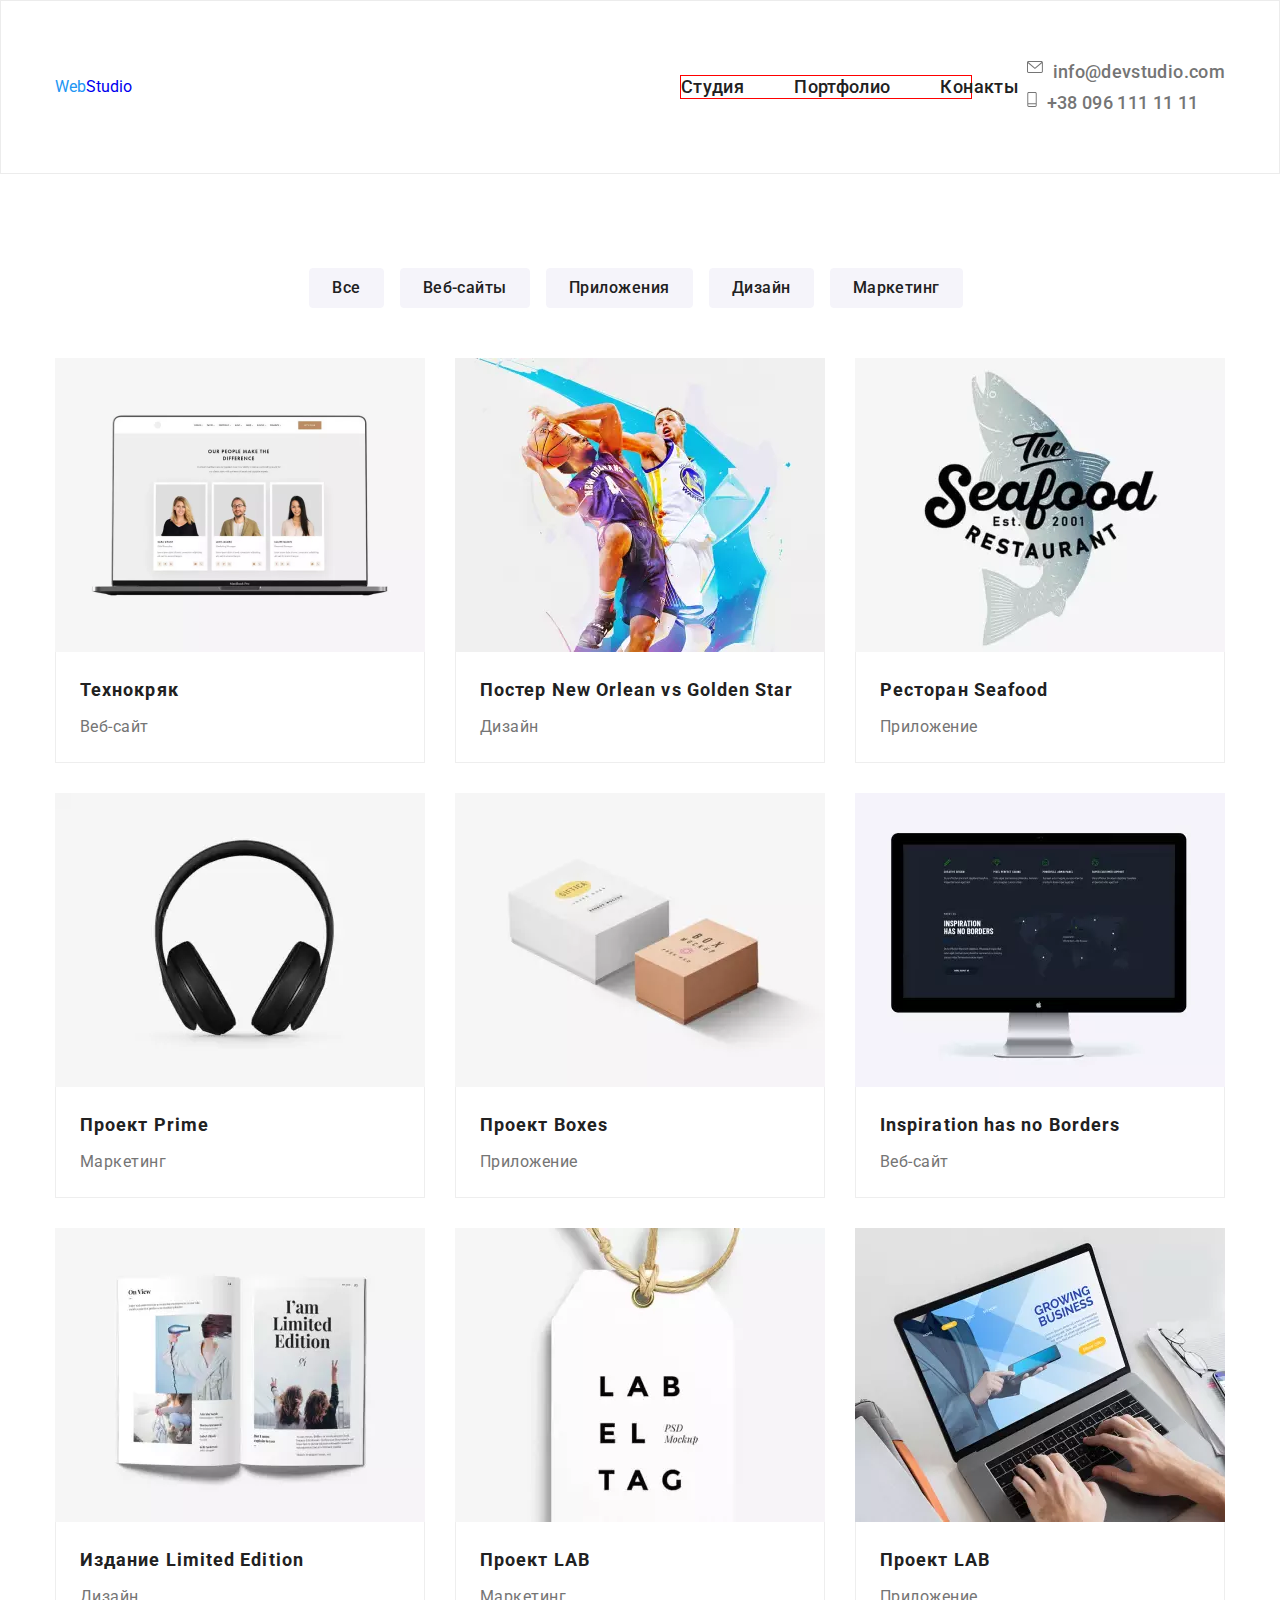
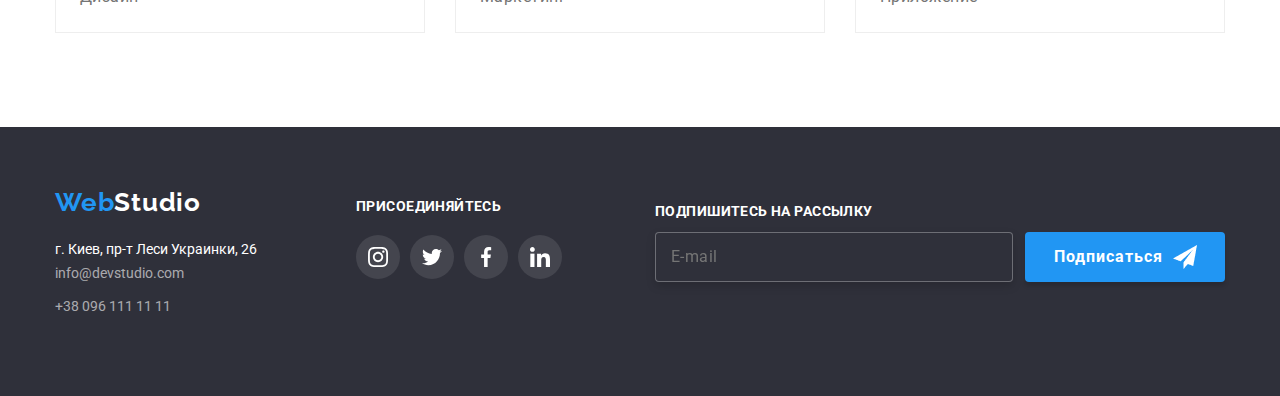
==== commit 93587cca: "a" ====
--- a/portfolio.html
+++ b/portfolio.html
@@ -13,19 +13,19 @@
 </head>
 <body>
   <!--Шапка второй страницы-->
-  <header class="header">
+  <!-- <header class="header">
     <div class="container container-main">
         <nav class="main-nav">
             <a class="page-logo link" href="./index.html"><span class="logo-color link">Web</span>Studio</a>
-            <!--Навигация на другие страницы-->
-            <ul class="site-nav">
+            Навигация на другие страницы-->
+            <!-- <ul class="site-nav">
                 <li class="item"><a class="link menu-link" href="./index.html">Студия</a></li>
                 <li class="item"><a class="link menu-link current" href="./portfolio.html">Портфолио</a></li>
                 <li class="item"><a class="link menu-link" href="">Контакты</a></li>
             </ul>
-        </nav>
+        </nav> -->
     <!--Контакты-->
-    <ul class="contact-nav">
+    <!-- <ul class="contact-nav">
         <li class="contact-item">
             <a href="mailto:info@devstudio.com" class="link">
                 <svg class="contact-item-svg-envelope">
@@ -40,8 +40,57 @@
                 </svg>+38 096 111 11 11
             </a>   
         </li>
-    </ul>             
-   </div>
+    </ul>              -->
+   <!-- </div>  -->
+<!-- </header> -->
+<!--Шапка страницы-->
+<header class="header">
+  <div class="container container-main">
+
+    <a class="page-logo link" href="./index.html"><span class="logo-color link">Web</span>Studio</a>
+    <div class="menu-container" id="menu-container" data-menu>
+      <nav class="main-nav">
+        
+        <!--Навигация на другие страницы-->
+        <ul class="menu-container-list is-open">
+          <li class="menu-container-item">
+            <a href="./index.html" class="menu-container-link nav link menu-container-link-action">Студия</a>
+          </li>
+          <li class="menu-container-item">
+            <a class="menu-container-link nav link  menu-container-link-action current" href="#">Портфолио</a>
+          </li>
+          <li class="menu-container-item">
+            <a class="menu-container-link nav link" href="">Конакты</a>
+          </li>
+        </ul>
+
+        <!-- Контакты -->
+        <ul class="menu-contacts">
+          <li class="menu-mail">
+            <a class="menu-container-link contacts link" href="mailto:info@devstudio.com">
+              <svg class="contact-item-svg-envelope" width="16" height="12">
+                <use href="./img/sprite.svg.svg#icon-envelope"></use>
+              </svg>info@devstudio.com
+            </a>
+          </li>
+          <li class="menu-tell">
+            <a class="menu-container-link contacts link" href="tel:+380961111111">
+              <svg class="contact-item-svg-Mobile" width="10" height="15">
+                <use href="./img/sprite.svg.svg#icon-Mobile"></use>
+              </svg>+38 096 111 11 11
+            </a>
+          </li>
+        </ul>
+      </nav>
+    </div>
+
+    <!-- КНОПКА-МЕНЮ-->
+    <button type="btn" class="menu-btn is-open" aria-expanded="false" aria-controls="menu-container" data-menu-button>
+      <svg width="40" height="40" aria-label="переключатель мобильного меню">
+        <use class="icon-cross" href="./img/sprite.svg.svg#icon-cross"></use>
+        <use class="icon-menu" href="./img/sprite.svg.svg#icon-menu"></use>
+      </svg>
+    </button>
 </header>
 <main>
     <!--Герой Портфолио-->
--- a/css/portfolio.min.css
+++ b/css/portfolio.min.css
@@ -1,2 +1,2 @@
-.visually-hidden{position:absolute !important;clip:rect(1px 1px 1px 1px);clip:rect(1px, 1px, 1px, 1px);padding:0 !important;border:0 !important;height:1px !important;width:1px !important;overflow:hidden}:root{--primary-text-color: #757575;--title-text-color: #212121;--accent-color: #2196f3;--primary-bg-color: #ffffff;--second-bg-color: #f5f4fa;--third-bg-color: #2f303a}html{box-sizing:border-box}*,*::before,*::after{box-sizing:inherit}body{font-family:"Roboto", sans-serif;font-weight:400;background-color:var(--primary-bg-color);color:var(--primary-text-color)}input{font-family:inherit}h1,h2,h3,h4,h5,h6,body,ul,li,p{padding:0;margin:0;list-style:none;border:none}h1{letter-spacing:0.06em}h2,h3{letter-spacing:0.03em}p{letter-spacing:0.03em}.link{text-decoration:none;padding:0;margin:0}img{display:block;max-width:100%;height:auto}.container{padding:0 15px;margin:0 auto}@media screen and (min-width: 320px) and (max-width: 767px){.container{width:100%;max-width:480px}}@media screen and (min-width: 768px) and (max-width: 1199px){.container{width:100%;max-width:768px}}@media screen and (min-width: 1200px){.container{width:100%;max-width:1200px}}.menu-container-link.nav.link{position:relative;display:inline-block}.menu-container-link-action.current::after{opacity:1}.menu-container-link-action::after{content:"";display:inline-block;align-items:center;position:absolute;opacity:0;left:0px;bottom:-8px;width:100%;height:4px;background-color:var(--accent-color);border-radius:2px;transform:scaleX(0);transition:250ms cubic-bezier(0.4, 0, 0.2, 1)}.menu-container-link-action.current{color:var(--accent-color)}.menu-container-link-action:hover::after,.menu-container-link-action:focus:after{transform:scaleX(1)}.header{position:relative;border:1px solid #ececec}.container-main{display:flex;justify-content:space-between;align-items:center;background-color:var(--primary-bg-color)}.menu-btn{display:inline-flex;margin:0px;padding:0px;border:none;background-color:transparent;transition:transform 500ms cubic-bezier(0.4, 0, 0.2, 1) 250ms}@media screen and (min-width: 768px){.menu-btn.is-open{display:none;transition:transform 250ms cubic-bezier(0.4, 0, 0.2, 1) 0ms}}.menu-btn .icon-menu{display:none}.menu-btn.is-open .icon-cross{display:none}.menu-btn.is-open .icon-menu{display:block}.menu-btn{transition:fill 250ms cubic-bezier(0.4, 0, 0.2, 1)}.menu-btn:hover{fill:var(--accent-color)}.menu-container{text-align:center;padding:60px 0;transition:transform 250ms cubic-bezier(0.4, 0, 0.2, 1)}@media screen and (max-width: 767px){.menu-container{background-color:var(--primary-bg-color)}}.menu-container.is-open{display:block;transition:transform 250ms cubic-bezier(0.4, 0, 0.2, 1)}@media screen and (max-width: 767px){.menu-container{display:none;position:absolute;top:100%;left:0;width:100%}}@media screen and (min-width: 768px){.menu-container{display:flex;transition:transform 250ms cubic-bezier(0.4, 0, 0.2, 1)}.menu-container-list{display:flex;justify-content:space-around;align-items:center}}.menu-container-link{display:block;font-family:Roboto;font-style:normal;font-weight:500;font-size:18px;line-height:1.166;letter-spacing:0.02em}.menu-container-link.nav:hover,.menu-container-link.nav:focus{color:var(--accent-color)}@media screen and (max-width: 767px){.menu-container-item:not(:last-child){margin-bottom:40px}}.menu-container-link.nav{color:var(--title-text-color)}.menu-container-link.contacts{color:var(--primary-text-color)}.menu-container-link.navk:hover,.menu-container-link.nav:focus{color:var(--accent-color)}.main-nav{display:block;justify-content:center;align-items:center}@media screen and (min-width: 768px){.main-nav{display:flex;justify-content:space-between;width:544px}}@media screen and (min-width: 320px) and (max-width: 767px){.menu-contacts{margin-top:60px}.menu-mail{margin-bottom:16px}}.contact-item-svg-envelope,.contact-item-svg-Mobile{margin-right:10px;fill:var(--primary-text-color)}@media screen and (min-width: 320px) and (max-width: 767px){.page-logo{display:block;font-family:Raleway;font-style:normal;font-weight:700;font-size:24px;line-height:1.16;letter-spacing:0.03em;color:var(--title-text-color);text-decoration:none;margin-top:16px;margin-bottom:16px}.logo-color{font-family:Raleway;font-style:normal;font-weight:700;font-size:24px;line-height:1.16;letter-spacing:0.03em;color:var(--accent-color);text-align:center}}@media screen and (min-width: 768px){.container-main{display:flex;justify-content:space-between;align-items:center}}@media screen and (min-width: 768px) and (max-width: 1199px){.site-nav{display:flex;margin-left:88px}}@media screen and (min-width: 768px) and (max-width: 1199px){.container-main{display:flex;justify-content:space-between;align-items:center;max-width:768px;height:80px}.page-logo{font-family:Raleway;font-style:normal;font-weight:700;font-size:26px;line-height:1.19;letter-spacing:0.03em;color:var(--title-text-color);text-decoration:none;margin-top:24px;margin-bottom:25px}.logo-color{font-family:Raleway;font-style:normal;font-weight:700;font-size:26px;line-height:1.19;letter-spacing:0.03em;color:var(--accent-color)}.menu-link{position:relative}.site-nav .link{display:block;font-family:Roboto;font-style:normal;font-weight:500;font-size:14px;line-height:1.14;letter-spacing:0.02em;color:var(--title-text-color);text-decoration:none}.site-nav .link:hover,.site-nav .link:focus,.site-nav .link:active,.site-nav .link.current{color:var(--accent-color)}}@media screen and (min-width: 768px){.item:not(:last-child){margin-right:50px}.menu-link.current::before{opacity:1}.menu-link::before{content:"";display:inline-block;align-items:center;position:absolute;opacity:0;left:0px;bottom:-32px;width:100%;height:4px;background-color:var(--accent-color);border-radius:2px}}@media screen and (min-width: 1200px){.header{border-bottom:1px solid #ececec}.container-main{display:flex;justify-content:space-between;align-items:center;background-color:var(--primary-bg-color);height:80px}.main-nav{display:flex;justify-content:space-between;align-items:center}.page-logo{font-family:Raleway;font-style:normal;font-weight:700;font-size:26px;line-height:1.19;letter-spacing:0.03em;color:var(--title-text-color);text-decoration:none;margin-top:24px;margin-bottom:25px}.logo-color{font-family:Raleway;font-style:normal;font-weight:700;font-size:26px;line-height:1.19;letter-spacing:0.03em;color:var(--accent-color)}.site-nav{display:flex;margin-left:93px;border:1px solid transparent;transition:background-color 250ms cubic-bezier(0.4, 0, 0.2, 1)}.site-nav .item+.item{margin-left:50px}.menu-link{position:relative}.menu-link.current::before{opacity:1}.menu-link::before{content:"";display:inline-block;align-items:center;position:absolute;opacity:0;left:0px;bottom:-32px;width:100%;height:4px;background-color:var(--accent-color);border-radius:2px}.site-nav .link{display:block;font-weight:500;font-size:14px;line-height:1.14;letter-spacing:0.02em;color:var(--title-text-color);text-decoration:none}.site-nav .link:hover,.site-nav .link:focus,.site-nav .link:active,.site-nav .link.current{color:var(--accent-color)}}@media screen and (min-width: 320px) and (max-width: 1199px){.portfolio{padding-top:60px;padding-bottom:60px}}@media screen and (min-width: 1200px){.portfolio{padding-top:94px;padding-bottom:94px}}.button-list{display:flex}@media screen and (min-width: 320px) and (max-width: 767px){.button-list{flex-wrap:wrap;margin-bottom:40px}}@media screen and (min-width: 768px){.button-list{justify-content:center;margin-bottom:30px}}.button-list-item:not(:last-child){margin-right:8px}@media screen and (min-width: 320px) and (max-width: 767px){.button-list-item:not(:nth-last-child(-n+2)){margin-bottom:15px}}@media screen and (min-width: 320px){.button-nav{font-family:inherit;font-style:normal;font-weight:500;font-size:16px;line-height:1.62;letter-spacing:0.03em;text-align:center;align-items:center;display:block;text-decoration:none;margin:0 auto;padding:6px 22px;cursor:pointer;color:var(--title-text-color);background-color:var(--second-bg-color);border:1px solid #f5f4fa;border-radius:4px;transition:250ms cubic-bezier(0.4, 0, 0.2, 1);transition:250ms cubic-bezier(0.4, 0, 0.2, 1)}.button-nav:hover,.button-nav:focus,.button-nav:active{color:var(--primary-bg-color);background-color:var(--accent-color);box-shadow:0px 3px 1px rgba(0,0,0,0.1),0px 1px 2px rgba(0,0,0,0.08),0px 2px 2px rgba(0,0,0,0.12);border-radius:4px}.button-nav.current{color:var(--accent-color)}.button-nav .link{color:var(--title-text-color)}}@media screen and (min-width: 320px) and (max-width: 767px){.container .carts{border:1px solid #eeeeee}.border{border:1px solid #eeeeee;border-top:none}.img-title{display:block;font-weight:700;font-style:normal;size:18px;line-height:2;letter-spacing:0.06em;padding-bottom:4px;padding-right:24px;padding-left:24px;padding-top:20px;color:var(--title-text-color)}.img-text{color:var(--primary-text-color);font-size:16px;line-height:1.87;font-weight:400;padding-bottom:20px;padding-right:24px;padding-left:24px;letter-spacing:0.03em}.overlay{position:absolute;top:0;left:0;width:100%;height:100%;padding:77px 24px;transform:translateY(100%);transition:transform 250ms cubic-bezier(0.4, 0, 0.2, 1),background-color 250ms cubic-bezier(0.4, 0, 0.2, 1);font-family:Roboto;font-style:normal;font-weight:400;font-size:18px;line-height:1.55;letter-spacing:0.03em;background-color:rgba(33,150,243,0.9);color:var(--primary-bg-color)}.project-list-overlay{position:relative;overflow:hidden}.project-list{display:flex;flex-wrap:wrap}.project-list-item{display:block;transition:box-shadow 250ms cubic-bezier(0.4, 0, 0.2, 1);outline:none}.project-list-item:hover .overlay,.project-list-item:focus .overlay{transform:translateY(0)}.project-list-item:hover,.project-list-item:focus{box-shadow:0px 1px 1px rgba(0,0,0,0.12),0px 4px 4px rgba(0,0,0,0.06),1px 4px 6px rgba(0,0,0,0.16)}}@media screen and (min-width: 320px) and (max-width: 767px) and (min-width: 768px) and (max-width: 1199px){.project-list-item:nth-child(even){margin-left:30px}}@media screen and (min-width: 320px) and (max-width: 767px) and (min-width: 320px) and (max-width: 1199px){.project-list-item:not(:last-child){margin-bottom:30px}}@media screen and (min-width: 320px) and (max-width: 767px) and (min-width: 768px) and (max-width: 1199px){.project-list-item{width:354px}}@media screen and (min-width: 320px) and (max-width: 767px) and (min-width: 1200px){.project-list-item{width:370px}}@media screen and (min-width: 320px) and (max-width: 767px){.project-list-item .border{border:1px solid #eeeeee;border-top:none}.project-list-item .project-list-item::before{font-weight:400px;font-size:18px;line-height:1.55;letter-spacing:0.03em;color:var(--primary-bg-color);background:rgba(33,150,243,0.9);width:450px;height:294px;margin:0 auto;top:0;left:0;opacity:0}.project-list-item .project-list-item>.overlay:hover,.project-list-item .project-list-item>.overlay:focus{opacity:1;background:rgba(33,150,243,0.9)}}@media screen and (min-width: 1200px){.portfolio{padding-top:94px;padding-bottom:94px}.button-list{display:flex;justify-content:center;margin-bottom:50px}.button-list .button-nav{margin-right:8px}.button-list .button-nav:not(:last-child){margin-right:8}.button-nav{font-family:inherit;font-style:normal;font-size:16px;font-weight:500;line-height:1.625;text-align:center;align-items:center;display:block;text-decoration:none;margin:0 auto;padding-top:6px;padding-bottom:6px;padding-right:22px;padding-left:22px;cursor:pointer;color:var(--title-text-color);background-color:var(--second-bg-color);border:1px solid #f5f4fa;border-radius:4px;transition:background-color 250ms cubic-bezier(0.4, 0, 0.2, 1)}.button-nav:hover,.button-nav:focus,.button-nav:active{color:var(--primary-bg-color);background-color:var(--accent-color)}.button-nav.current{color:var(--accent-color)}.button-nav .link{color:var(--title-text-color)}.container .carts{border:1px solid #eeeeee}.img-title{display:block;color:var(--title-text-color);font-size:18px;line-height:2;font-weight:700;letter-spacing:0.06em;padding-bottom:4px;padding-right:24px;padding-left:24px;padding-top:20px}.img-text{color:var(--primary-text-color);font-size:16px;line-height:1.87;font-weight:400;padding-bottom:20px;padding-right:24px;padding-left:24px;letter-spacing:0.03em}.overlay{position:absolute;top:0;left:0;width:100%;height:100%;font-family:Roboto;font-style:normal;font-weight:400;font-size:18px;line-height:1.55;letter-spacing:0.03em;padding:49px 24px;transform:translateY(100%);transition:transform 250ms cubic-bezier(0.4, 0, 0.2, 1),background-color 250ms cubic-bezier(0.4, 0, 0.2, 1);background-color:rgba(33,150,243,0.9);color:var(--primary-bg-color)}.project-list-overlay{position:relative;overflow:hidden}.project-list{display:flex;flex-wrap:wrap}.project-list-item{width:370px;box-sizing:border-box;padding-bottom:0px;padding-top:0px;margin-right:30px;margin-bottom:30px}.project-list-item:nth-child(3n){margin-right:0}.project-list-item:nth-last-child(-n+3){margin-bottom:0}.project-list-item{display:block;transition:box-shadow 250ms cubic-bezier(0.4, 0, 0.2, 1);outline:none}.project-list-item:hover .overlay,.project-list-item:focus .overlay{transform:translateY(0)}.project-list-item:hover,.project-list-item:focus{box-shadow:0px 1px 1px rgba(0,0,0,0.12),0px 4px 4px rgba(0,0,0,0.06),1px 4px 6px rgba(0,0,0,0.16)}.border{border:1px solid #eeeeee;border-top:none}}@media screen and (min-width: 320px) and (max-width: 767px){.footer-title{padding-top:60px;padding-bottom:60px;background-color:var(--third-bg-color)}.footer-box{display:block;flex-direction:column;align-items:center}.footer-logo{display:block;font-family:Raleway;font-style:normal;font-weight:700;text-align:center;letter-spacing:0.03em;font-size:24px;line-height:1.16;color:var(--primary-bg-color);text-decoration:none;margin-bottom:20px}.logo-color{color:var(--accent-color)}.footer-address{font-family:Roboto;font-style:normal;font-weight:400;font-size:14px;line-height:1.71;letter-spacing:0.03em;text-align:center;color:var(--primary-bg-color)}.footer-address link{margin-bottom:8px}.footer-nav:not(:last-child){margin-bottom:8px}.footer-nav{display:block;font-family:Roboto;font-style:normal;font-weight:400;font-size:14px;line-height:1.71;letter-spacing:0.03em;text-align:center;color:rgba(255,255,255,0.6)}.footer-center{margin-top:60px}.join{font-weight:700;font-style:400;font-size:14px;line-height:1.14;letter-spacing:0.03em;text-align:center;letter-spacing:0.03em;text-transform:uppercase;color:var(--primary-bg-color);margin-bottom:20px}.social-list{display:flex;justify-content:center;margin-bottom:60px}.social-list-item:not(:last-child){margin-right:10px}.social-list-link{display:flex;justify-content:center;align-items:center;width:44px;height:44px;border-radius:50px;background:rgba(255,255,255,0.1);transition:fill 250ms cubic-bezier(0.4, 0, 0.2, 1)}.social-list-svg{width:20px;height:20px;transition:fill 250ms cubic-bezier(0.4, 0, 0.2, 1)}.social-list-svg{fill:var(--primary-bg-color)}.social-list-link:hover{background-color:var(--accent-color)}.footer-mail{width:100%}.footer-mail-box{display:flex;flex-wrap:wrap}.footer-social-title{display:flex;flex-direction:row;align-items:center;flex-direction:column;font-style:400;font-weight:700;font-size:14px;line-height:1.14px;letter-spacing:0.03em;text-transform:uppercase;margin-bottom:20px;color:var(--primary-bg-color)}.footer-mail-input{display:flex;align-items:center;justify-content:center;font-family:"Roboto";font-style:normal;font-weight:normal;font-size:16px;line-height:1.25;letter-spacing:0.03em;border:1px solid rgba(255,255,255,0.3);box-sizing:border-box;filter:drop-shadow(0px 4px 4px rgba(0,0,0,0.15));border-radius:4px;width:450px;height:50px;padding:16px 15px;margin-bottom:20px;background-color:#2f303a;color:rgba(255,255,255,0.6)}.footer-mail-btn{display:block;font-family:"Roboto";font-style:400;font-weight:700;font-size:16px;line-height:1.87;letter-spacing:0.06em;width:200px;color:var(--primary-bg-color);background:var(--accent-color);box-shadow:0px 4px 4px rgba(0,0,0,0.15);border-radius:4px;padding:10px 62px 10px 29px;align-items:center;text-align:center;margin:auto;border:none;background-image:url("../img/send.png");background-repeat:no-repeat;background-position:center right 28px;cursor:pointer}}@media screen and (min-width: 768px) and (max-width: 1199px){.footer-title{padding-top:60px;padding-bottom:60px;background-color:var(--third-bg-color)}.footer-tablet-container{display:flex;justify-content:space-between;align-items:baseline;margin-bottom:60px}.footer-left{align-items:center;margin-left:61px}.footer-address{font-family:Roboto;font-style:normal;font-weight:400;font-size:14px;line-height:1.71;letter-spacing:0.03em;text-align:center;color:var(--primary-bg-color)}.footer-address link{margin-bottom:8px}.footer-nav:not(:last-child){margin-bottom:8px}.footer-nav{display:block;font-family:Roboto;font-style:normal;font-weight:400;font-size:14px;line-height:1.71;letter-spacing:0.03em;text-align:center;color:rgba(255,255,255,0.6)}.footer-center{margin-left:165px;margin-top:5px;margin-right:89px}.join{font-weight:700;font-style:400;font-size:14px;line-height:1.14;letter-spacing:0.03em;text-align:center;letter-spacing:0.03em;text-transform:uppercase;color:var(--primary-bg-color);margin-bottom:20px}.social-list{display:flex;justify-content:center;margin-bottom:60px}.social-list-item:not(:last-child){margin-right:10px}.social-list-link{display:flex;justify-content:center;align-items:center;width:44px;height:44px;border-radius:50px;background:rgba(255,255,255,0.1);transition:fill 250ms cubic-bezier(0.4, 0, 0.2, 1)}.social-list-svg{width:20px;height:20px;transition:fill 250ms cubic-bezier(0.4, 0, 0.2, 1)}.social-list-svg{fill:var(--primary-bg-color)}.social-list-link:hover{background-color:var(--accent-color)}.footer-mail{width:100%}.footer-mail-box{display:flex;flex-direction:column;align-items:center}.footer-social-title{text-align:center;font-style:400;font-weight:700;font-size:14px;line-height:1.14px;letter-spacing:0.03em;text-transform:uppercase;margin-bottom:20px;color:var(--primary-bg-color)}.footer-mail-input{display:flex;align-items:center;justify-content:center;font-family:"Roboto";font-style:normal;font-weight:normal;font-size:16px;line-height:1.25;letter-spacing:0.03em;border:1px solid rgba(255,255,255,0.3);box-sizing:border-box;filter:drop-shadow(0px 4px 4px rgba(0,0,0,0.15));border-radius:4px;width:450px;height:50px;padding:16px 15px;margin-bottom:20px;background-color:#2f303a;color:rgba(255,255,255,0.6)}.footer-mail-btn{display:block;font-family:"Roboto";font-style:400;font-weight:700;font-size:16px;line-height:1.87;letter-spacing:0.06em;width:200px;color:var(--primary-bg-color);background:var(--accent-color);box-shadow:0px 4px 4px rgba(0,0,0,0.15);border-radius:4px;padding:10px 62px 10px 29px;align-items:center;text-align:center;border:none;background-image:url("../img/send.png");background-repeat:no-repeat;background-position:center right 28px;cursor:pointer}}@media screen and (min-width: 1200px){.footer-title{padding-top:60px;padding-bottom:60px;background-color:var(--third-bg-color)}.footer-box{display:flex;align-items:baseline}.footer-left{display:flex;flex-direction:column;width:231px;margin-right:70px}.footer-center{display:flex;flex-direction:column;margin-top:12px}.join{font-weight:700;font-style:400;font-size:14px;line-height:1.14;letter-spacing:0.03em;text-transform:uppercase;margin-bottom:20px;color:var(--primary-bg-color);background:var(--third-bg-color)}.social-list{display:flex;justify-content:space-between}.social-list-item:not(:last-child){margin-right:10px}.social-list-link{display:flex;justify-content:center;align-items:center;width:44px;height:44px;border-radius:50px;background:rgba(255,255,255,0.1);transition:fill 250ms cubic-bezier(0.4, 0, 0.2, 1)}.social-list-link:hover{background-color:var(--accent-color)}.social-list-svg{width:20px;height:20px;transition:fill 250ms cubic-bezier(0.4, 0, 0.2, 1)}.social-list-svg{fill:var(--primary-bg-color)}.social-list-link:hover,.social-list-link:focus{background-color:var(--accent-color)}.footer-logo{display:block;font-family:Raleway;font-style:normal;font-weight:700;letter-spacing:0.03em;font-size:26px;line-height:1.19;color:var(--primary-bg-color);text-decoration:none;margin-bottom:20px}}@media screen and (min-width: 1200px) and (min-width: 1200px){.footer-logo{font-size:26px;line-height:1.192}}@media screen and (min-width: 1200px){.logo-color{color:var(--accent-color)}.footer-address{font-family:Roboto;font-style:normal;font-weight:400;font-size:14px;line-height:1.71;margin-bottom:9px;color:var(--primary-bg-color)}.footer-nav{font-family:Roboto;font-style:normal;font-weight:400;font-size:14px;line-height:1.71;display:block;margin-bottom:9px;color:rgba(255,255,255,0.6)}.footer-mail{display:flex;flex-direction:column;margin-left:93px}.footer-social-title{font-style:400;font-weight:700;font-size:14px;line-height:1.14px;letter-spacing:0.03em;text-transform:uppercase;margin-bottom:20px;color:var(--primary-bg-color)}.footer-mail-box{display:flex;justify-content:flex-end}.footer-mail-input{font-family:"Roboto";font-style:normal;font-weight:normal;font-size:16px;line-height:1.25;letter-spacing:0.03em;border:1px solid rgba(255,255,255,0.3);box-sizing:border-box;filter:drop-shadow(0px 4px 4px rgba(0,0,0,0.15));border-radius:4px;width:358px;height:50px;padding:16px 15px;background-color:#2f303a;color:rgba(255,255,255,0.6)}.footer-mail-btn{display:block;font-family:"Roboto";font-style:400;font-weight:700;font-size:16px;line-height:1.87;letter-spacing:0.06em;width:200px;color:var(--primary-bg-color);background:var(--accent-color);box-shadow:0px 4px 4px rgba(0,0,0,0.15);border-radius:4px;padding:10px 62px 10px 29px;border:none;background-image:url("../img/send.png");background-repeat:no-repeat;background-position:center right 28px;cursor:pointer;margin-left:12px}}
+.visually-hidden{position:absolute !important;clip:rect(1px 1px 1px 1px);clip:rect(1px, 1px, 1px, 1px);padding:0 !important;border:0 !important;height:1px !important;width:1px !important;overflow:hidden}:root{--primary-text-color: #757575;--title-text-color: #212121;--accent-color: #2196f3;--primary-bg-color: #ffffff;--second-bg-color: #f5f4fa;--third-bg-color: #2f303a}html{box-sizing:border-box}*,*::before,*::after{box-sizing:inherit}body{font-family:"Roboto", sans-serif;font-weight:400;background-color:var(--primary-bg-color);color:var(--primary-text-color)}input{font-family:inherit}h1,h2,h3,h4,h5,h6,body,ul,li,p{padding:0;margin:0;list-style:none;border:none}h1{letter-spacing:0.06em}h2,h3{letter-spacing:0.03em}p{letter-spacing:0.03em}.link{text-decoration:none;padding:0;margin:0}img{display:block;max-width:100%;height:auto}.container{padding:0 15px;margin:0 auto}@media screen and (min-width: 320px) and (max-width: 767px){.container{width:100%;max-width:480px}}@media screen and (min-width: 768px) and (max-width: 1199px){.container{width:100%;max-width:768px}}@media screen and (min-width: 1200px){.container{width:100%;max-width:1200px}}.menu-container-link.nav.link{position:relative;display:inline-block}.menu-container-link-action.current::after{opacity:1}.menu-container-link-action::after{content:"";display:inline-block;align-items:center;position:absolute;opacity:0;left:0px;bottom:-8px;width:100%;height:4px;background-color:var(--accent-color);border-radius:2px;transform:scaleX(0);transition:250ms cubic-bezier(0.4, 0, 0.2, 1)}.menu-container-link-action.current{color:var(--accent-color)}.menu-container-link-action:hover::after,.menu-container-link-action:focus:after{transform:scaleX(1)}.header{position:relative;border:1px solid #ececec;border-bottom:1px solid #ececec}.container-main{display:flex;justify-content:space-between;align-items:center;background-color:var(--primary-bg-color)}.menu-btn{display:inline-flex;margin:0px;padding:0px;border:none;background-color:transparent;transition:transform 500ms cubic-bezier(0.4, 0, 0.2, 1) 250ms}@media screen and (min-width: 768px){.menu-btn.is-open{display:none;transition:transform 250ms cubic-bezier(0.4, 0, 0.2, 1) 0ms}}.menu-btn .icon-menu{display:none}.menu-btn.is-open .icon-cross{display:none}.menu-btn.is-open .icon-menu{display:block}.menu-btn{transition:fill 250ms cubic-bezier(0.4, 0, 0.2, 1)}.menu-btn:hover{fill:var(--accent-color)}.menu-container{text-align:center;padding:60px 0;transition:transform 250ms cubic-bezier(0.4, 0, 0.2, 1)}@media screen and (max-width: 767px){.menu-container{background-color:var(--primary-bg-color)}}.menu-container.is-open{display:block;transition:transform 250ms cubic-bezier(0.4, 0, 0.2, 1)}@media screen and (max-width: 767px){.menu-container{display:none;position:absolute;top:100%;left:0;width:100%}}@media screen and (min-width: 768px){.menu-container{display:flex;transition:transform 250ms cubic-bezier(0.4, 0, 0.2, 1)}}@media screen and (min-width: 768px) and (min-width: 1200px){.main-nav{display:flex;justify-content:space-between;align-items:center}}@media screen and (min-width: 768px){.menu-container-list{display:flex}}@media screen and (min-width: 768px) and (min-width: 768px){.menu-container-list{width:290px;outline:1px solid red}}@media screen and (min-width: 768px) and (min-width: 1200px){.menu-container-list{outline:1px solid red;justify-content:space-around;align-items:center}}@media screen and (max-width: 767px){.menu-container-item:not(:last-child){margin-bottom:40px}}@media screen and (min-width: 768px){.menu-container-item:not(:last-child){margin-right:50px}}.menu-container-link{display:block;font-family:Roboto;font-style:normal;font-weight:500;font-size:14px;line-height:1.142;letter-spacing:0.02em}@media screen and (min-width: 1200px){.menu-container-link{display:flex;font-size:18px;line-height:1.166;transition:transform 250ms cubic-bezier(0.4, 0, 0.2, 1)}}.menu-container-link.nav:hover,.menu-container-link.nav:focus{color:var(--accent-color)}.menu-container-link.contacts:hover,.menu-container-link.contacts:focus{color:var(--accent-color)}.contact-item-svg-envelope:hover,.contact-item-svg-Mobile:hover,.contact-item-svg-envelope:focus,.contact-item-svg-Mobile:focus{fill:var(--accent-color)}.contact-item-svg-envelope{transition:fill 250ms cubic-bezier(0.4, 0, 0.2, 1)}.contact-item-svg-Mobile{transition:fill 250ms cubic-bezier(0.4, 0, 0.2, 1)}.menu-container-link.nav{color:var(--title-text-color)}.menu-container-link.contacts{color:var(--primary-text-color)}.contact-item-svg-envelope,.contact-item-svg-Mobile{margin-right:10px;fill:var(--primary-text-color)}.main-nav{display:block;justify-content:center;align-items:center}@media screen and (min-width: 768px){.main-nav{display:flex;justify-content:space-between;width:544px}}.menu-contacts{display:block;flex-wrap:wrap;cursor:pointer;transition:250ms cubic-bezier(0.4, 0, 0.2, 1)}@media screen and (min-width: 320px) and (max-width: 767px){.menu-contacts{margin-top:60px}}@media screen and (min-width: 320px) and (max-width: 767px){.menu-mail{margin-bottom:16px}}@media screen and (min-width: 768px) and (max-width: 1999px){.menu-mail{margin-bottom:10px}}@media screen and (min-width: 320px) and (max-width: 767px){.page-logo{display:block;font-family:Raleway;font-style:normal;font-weight:700;font-size:24px;line-height:1.16;letter-spacing:0.03em;color:var(--title-text-color);text-decoration:none;margin-top:16px;margin-bottom:16px}.logo-color{font-family:Raleway;font-style:normal;font-weight:700;font-size:24px;line-height:1.16;letter-spacing:0.03em;color:var(--accent-color);text-align:center}}@media screen and (min-width: 768px){.container-main{display:flex;justify-content:space-between;align-items:center}}@media screen and (min-width: 768px) and (max-width: 1199px){.site-nav{display:flex;margin-left:88px}}@media screen and (min-width: 768px) and (max-width: 1199px){.container-main{display:flex;justify-content:space-between;align-items:center;max-width:768px;height:80px}.page-logo{font-family:Raleway;font-style:normal;font-weight:700;font-size:26px;line-height:1.19;letter-spacing:0.03em;color:var(--title-text-color);text-decoration:none;margin-top:24px;margin-bottom:25px}.logo-color{font-family:Raleway;font-style:normal;font-weight:700;font-size:26px;line-height:1.19;letter-spacing:0.03em;color:var(--accent-color)}.menu-link{position:relative}.site-nav .link{display:block;font-family:Roboto;font-style:normal;font-weight:500;font-size:14px;line-height:1.14;letter-spacing:0.02em;color:var(--title-text-color);text-decoration:none}.site-nav .link:hover,.site-nav .link:focus,.site-nav .link:active,.site-nav .link.current{color:var(--accent-color)}}.menu-link.current::before{opacity:1}.menu-link::before{content:"";display:inline-block;align-items:center;position:absolute;opacity:0;left:0px;bottom:-32px;width:100%;height:4px;background-color:var(--accent-color);border-radius:2px}.header{position:relative;border:1px solid #ececec}@media screen and (min-width: 320px) and (max-width: 1199px){.portfolio{padding-top:60px;padding-bottom:60px}}@media screen and (min-width: 1200px){.portfolio{padding-top:94px;padding-bottom:94px}}.button-list{display:flex}@media screen and (min-width: 320px) and (max-width: 767px){.button-list{flex-wrap:wrap;margin-bottom:40px}}@media screen and (min-width: 768px){.button-list{justify-content:center;margin-bottom:30px}}.button-list-item:not(:last-child){margin-right:8px}@media screen and (min-width: 320px) and (max-width: 767px){.button-list-item:not(:nth-last-child(-n+2)){margin-bottom:15px}}@media screen and (min-width: 320px){.button-nav{font-family:inherit;font-style:normal;font-weight:500;font-size:16px;line-height:1.62;letter-spacing:0.03em;text-align:center;align-items:center;display:block;text-decoration:none;margin:0 auto;padding:6px 22px;cursor:pointer;color:var(--title-text-color);background-color:var(--second-bg-color);border:1px solid #f5f4fa;border-radius:4px;transition:250ms cubic-bezier(0.4, 0, 0.2, 1)}.button-nav:hover,.button-nav:focus,.button-nav:active{color:var(--primary-bg-color);background-color:var(--accent-color);box-shadow:0px 3px 1px rgba(0,0,0,0.1),0px 1px 2px rgba(0,0,0,0.08),0px 2px 2px rgba(0,0,0,0.12);border-radius:4px}.button-nav.current{color:var(--accent-color)}.button-nav .link{color:var(--title-text-color)}.container .carts{border:1px solid #eeeeee}.border{border:1px solid #eeeeee;border-top:none}.img-title{display:block;font-weight:700;font-style:normal;size:18px;line-height:2;letter-spacing:0.06em;padding-bottom:4px;padding-right:24px;padding-left:24px;padding-top:20px;color:var(--title-text-color)}.img-text{color:var(--primary-text-color);font-size:16px;line-height:1.87;font-weight:400;padding-bottom:20px;padding-right:24px;padding-left:24px;letter-spacing:0.03em}.overlay{position:absolute;top:0;left:0;width:100%;height:100%;padding:77px 24px;transform:translateY(100%);transition:transform 250ms cubic-bezier(0.4, 0, 0.2, 1),background-color 250ms cubic-bezier(0.4, 0, 0.2, 1);font-family:Roboto;font-style:normal;font-weight:400;font-size:18px;line-height:1.55;letter-spacing:0.03em;background-color:rgba(33,150,243,0.9);color:var(--primary-bg-color)}.project-list-overlay{position:relative;overflow:hidden}.project-list{display:flex;flex-wrap:wrap}}@media screen and (min-width: 320px) and (min-width: 768px){.project-list{justify-content:space-between}}@media screen and (min-width: 320px){.project-list-item{display:block;transition:box-shadow 250ms cubic-bezier(0.4, 0, 0.2, 1);outline:none;margin-bottom:30px}}@media screen and (min-width: 320px) and (min-width: 768px) and (max-width: 1199px){.project-list-item{box-sizing:border-box;padding-bottom:0px;padding-top:0px}}@media screen and (min-width: 320px) and (min-width: 768px) and (max-width: 1199px){.project-list-item{width:354px}}@media screen and (min-width: 320px) and (min-width: 1200px){.project-list-item{width:370px}}@media screen and (min-width: 320px){.project-list-item .project-list-item:hover .overlay,.project-list-item .project-list-item:focus .overlay{transform:translateY(0)}.project-list-item .project-list-item:hover,.project-list-item .project-list-item:focus{box-shadow:0px 1px 1px rgba(0,0,0,0.12),0px 4px 4px rgba(0,0,0,0.06),1px 4px 6px rgba(0,0,0,0.16);outline:none}}@media screen and (min-width: 320px) and (min-width: 768px) and (max-width: 1199px){.project-list-item .project-list-item:nth-child(even){margin-left:30px}}@media screen and (min-width: 320px) and (min-width: 320px) and (max-width: 767px){.project-list-item .project-list-item:not(:last-child){margin-bottom:30px}}@media screen and (min-width: 320px){.project-list-item .border{border:1px solid #eeeeee;border-top:none}.project-list-item .project-list-item::before{font-weight:400px;font-size:18px;line-height:1.55;letter-spacing:0.03em;color:var(--primary-bg-color);background:rgba(33,150,243,0.9);width:450px;height:294px;margin:0 auto;top:0;left:0;opacity:0}.project-list-item .project-list-item>.overlay:hover,.project-list-item .project-list-item>.overlay:focus{opacity:1;background:rgba(33,150,243,0.9)}}@media screen and (min-width: 1200px){.button-list{display:flex;justify-content:center;margin-bottom:50px}.button-list .button-nav{margin-right:8px}.button-list .button-nav:not(:last-child){margin-right:8}.button-nav{font-family:inherit;font-style:normal;font-size:16px;font-weight:500;line-height:1.625;text-align:center;align-items:center;display:block;text-decoration:none;margin:0 auto;padding-top:6px;padding-bottom:6px;padding-right:22px;padding-left:22px;cursor:pointer;color:var(--title-text-color);background-color:var(--second-bg-color);border:1px solid #f5f4fa;border-radius:4px;transition:background-color 250ms cubic-bezier(0.4, 0, 0.2, 1)}.button-nav:hover,.button-nav:focus,.button-nav:active{color:var(--primary-bg-color);background-color:var(--accent-color)}.button-nav.current{color:var(--accent-color)}.button-nav .link{color:var(--title-text-color)}.container .carts{border:1px solid #eeeeee}.img-title{display:block;color:var(--title-text-color);font-size:18px;line-height:2;font-weight:700;letter-spacing:0.06em;padding-bottom:4px;padding-right:24px;padding-left:24px;padding-top:20px}.img-text{color:var(--primary-text-color);font-size:16px;line-height:1.87;font-weight:400;padding-bottom:20px;padding-right:24px;padding-left:24px;letter-spacing:0.03em}.overlay{position:absolute;top:0;left:0;width:100%;height:100%;font-family:Roboto;font-style:normal;font-weight:400;font-size:18px;line-height:1.55;letter-spacing:0.03em;padding:49px 24px;transform:translateY(100%);transition:transform 250ms cubic-bezier(0.4, 0, 0.2, 1),background-color 250ms cubic-bezier(0.4, 0, 0.2, 1);background-color:rgba(33,150,243,0.9);color:var(--primary-bg-color)}.project-list-overlay{position:relative;overflow:hidden}.project-list{display:flex;flex-wrap:wrap}.project-list-item{width:370px;box-sizing:border-box;padding-bottom:0px;padding-top:0px;margin-right:30px;margin-bottom:30px}.project-list-item:nth-child(3n){margin-right:0}.project-list-item:nth-last-child(-n+3){margin-bottom:0}.project-list-item{display:block;transition:box-shadow 250ms cubic-bezier(0.4, 0, 0.2, 1);outline:none}.project-list-item:hover .overlay,.project-list-item:focus .overlay{transform:translateY(0)}.project-list-item:hover,.project-list-item:focus{box-shadow:0px 1px 1px rgba(0,0,0,0.12),0px 4px 4px rgba(0,0,0,0.06),1px 4px 6px rgba(0,0,0,0.16)}}@media screen and (min-width: 320px) and (max-width: 767px){.footer-title{padding-top:60px;padding-bottom:60px;background-color:var(--third-bg-color)}.footer-box{display:block;flex-direction:column;align-items:center}.footer-logo{display:block;font-family:Raleway;font-style:normal;font-weight:700;text-align:center;letter-spacing:0.03em;font-size:24px;line-height:1.16;color:var(--primary-bg-color);text-decoration:none;margin-bottom:20px}.logo-color{color:var(--accent-color)}.footer-address{font-family:Roboto;font-style:normal;font-weight:400;font-size:14px;line-height:1.71;letter-spacing:0.03em;text-align:center;color:var(--primary-bg-color)}.footer-address link{margin-bottom:8px}.footer-nav:not(:last-child){margin-bottom:8px}.footer-nav{display:block;font-family:Roboto;font-style:normal;font-weight:400;font-size:14px;line-height:1.71;letter-spacing:0.03em;text-align:center;color:rgba(255,255,255,0.6)}.footer-center{margin-top:60px}.join{font-weight:700;font-style:400;font-size:14px;line-height:1.14;letter-spacing:0.03em;text-align:center;letter-spacing:0.03em;text-transform:uppercase;color:var(--primary-bg-color);margin-bottom:20px}.social-list{display:flex;justify-content:center;margin-bottom:60px}.social-list-item:not(:last-child){margin-right:10px}.social-list-link{display:flex;justify-content:center;align-items:center;width:44px;height:44px;border-radius:50px;background:rgba(255,255,255,0.1);transition:250ms cubic-bezier(0.4, 0, 0.2, 1)}.social-list-svg{width:20px;height:20px;transition:fill 250ms cubic-bezier(0.4, 0, 0.2, 1)}.social-list-svg{fill:var(--primary-bg-color)}.social-list-link:hover,.social-list-link:focus{background-color:var(--accent-color)}.footer-mail{width:100%}.footer-mail-box{display:flex;flex-wrap:wrap}.footer-social-title{display:flex;flex-direction:row;align-items:center;flex-direction:column;font-style:400;font-weight:700;font-size:14px;line-height:1.14px;letter-spacing:0.03em;text-transform:uppercase;margin-bottom:20px;color:var(--primary-bg-color)}.footer-mail-input{display:flex;align-items:center;justify-content:center;font-family:"Roboto";font-style:normal;font-weight:normal;font-size:16px;line-height:1.25;letter-spacing:0.03em;border:1px solid rgba(255,255,255,0.3);box-sizing:border-box;filter:drop-shadow(0px 4px 4px rgba(0,0,0,0.15));border-radius:4px;width:450px;height:50px;padding:16px 15px;margin-bottom:20px;background-color:#2f303a;color:rgba(255,255,255,0.6)}.footer-mail-btn{display:block;font-family:"Roboto";font-style:400;font-weight:700;font-size:16px;line-height:1.87;letter-spacing:0.06em;width:200px;color:var(--primary-bg-color);background:var(--accent-color);box-shadow:0px 4px 4px rgba(0,0,0,0.15);border-radius:4px;padding:10px 62px 10px 29px;align-items:center;text-align:center;margin:auto;border:none;background-image:url("../img/send.png");background-repeat:no-repeat;background-position:center right 28px;cursor:pointer}}@media screen and (min-width: 768px) and (max-width: 1199px){.footer-title{padding-top:60px;padding-bottom:60px;background-color:var(--third-bg-color)}.footer-tablet-container{display:flex;justify-content:space-between;align-items:baseline;margin-bottom:60px}.footer-left{align-items:center;margin-left:61px}.footer-address{font-family:Roboto;font-style:normal;font-weight:400;font-size:14px;line-height:1.71;letter-spacing:0.03em;text-align:center;color:var(--primary-bg-color)}.footer-address link{margin-bottom:8px}.footer-nav:not(:last-child){margin-bottom:8px}.footer-nav{display:block;font-family:Roboto;font-style:normal;font-weight:400;font-size:14px;line-height:1.71;letter-spacing:0.03em;text-align:center;color:rgba(255,255,255,0.6)}.footer-center{margin-left:165px;margin-top:5px;margin-right:89px}.join{font-weight:700;font-style:400;font-size:14px;line-height:1.14;letter-spacing:0.03em;text-align:center;letter-spacing:0.03em;text-transform:uppercase;color:var(--primary-bg-color);margin-bottom:20px}.social-list{display:flex;justify-content:center;margin-bottom:60px}.social-list-item:not(:last-child){margin-right:10px}.social-list-link{display:flex;justify-content:center;align-items:center;width:44px;height:44px;border-radius:50px;background:rgba(255,255,255,0.1);transition:fill 250ms cubic-bezier(0.4, 0, 0.2, 1);transition:250ms cubic-bezier(0.4, 0, 0.2, 1)}.social-list-svg{width:20px;height:20px;transition:fill 250ms cubic-bezier(0.4, 0, 0.2, 1)}.social-list-svg{fill:var(--primary-bg-color)}.social-list-svg:hover,.social-list-svg:focus{fill:var(--primary-bg-color)}.social-list-link:hover,.social-list-link:focus{background-color:var(--accent-color)}.footer-mail{width:100%}.footer-mail-box{display:flex;flex-direction:column;align-items:center}.footer-social-title{text-align:center;font-style:400;font-weight:700;font-size:14px;line-height:1.14px;letter-spacing:0.03em;text-transform:uppercase;margin-bottom:20px;color:var(--primary-bg-color)}.footer-mail-input{display:flex;align-items:center;justify-content:center;font-family:"Roboto";font-style:normal;font-weight:normal;font-size:16px;line-height:1.25;letter-spacing:0.03em;border:1px solid rgba(255,255,255,0.3);box-sizing:border-box;filter:drop-shadow(0px 4px 4px rgba(0,0,0,0.15));border-radius:4px;width:450px;height:50px;padding:16px 15px;margin-bottom:20px;background-color:#2f303a;color:rgba(255,255,255,0.6)}.footer-mail-btn{display:block;font-family:"Roboto";font-style:400;font-weight:700;font-size:16px;line-height:1.87;letter-spacing:0.06em;width:200px;color:var(--primary-bg-color);background:var(--accent-color);box-shadow:0px 4px 4px rgba(0,0,0,0.15);border-radius:4px;padding:10px 62px 10px 29px;align-items:center;text-align:center;border:none;background-image:url("../img/send.png");background-repeat:no-repeat;background-position:center right 28px;cursor:pointer}}@media screen and (min-width: 1200px){.footer-title{padding-top:60px;padding-bottom:60px;background-color:var(--third-bg-color)}.footer-box{display:flex;align-items:baseline}.footer-left{display:flex;flex-direction:column;width:231px;margin-right:70px}.footer-center{display:flex;flex-direction:column;margin-top:12px}.join{font-weight:700;font-style:400;font-size:14px;line-height:1.14;letter-spacing:0.03em;text-transform:uppercase;margin-bottom:20px;color:var(--primary-bg-color);background:var(--third-bg-color)}.social-list{display:flex;justify-content:space-between}.social-list-item:not(:last-child){margin-right:10px}.social-list-link{display:flex;justify-content:center;align-items:center;width:44px;height:44px;border-radius:50px;background:rgba(255,255,255,0.1);transition:fill 250ms cubic-bezier(0.4, 0, 0.2, 1);transition:250ms cubic-bezier(0.4, 0, 0.2, 1)}.social-list-link:hover,.social-list-link:focus{background-color:var(--accent-color)}.social-list-svg{width:20px;height:20px;transition:fill 250ms cubic-bezier(0.4, 0, 0.2, 1)}.social-list-svg{fill:var(--primary-bg-color)}.footer-logo{display:block;font-family:Raleway;font-style:normal;font-weight:700;letter-spacing:0.03em;font-size:26px;line-height:1.19;color:var(--primary-bg-color);text-decoration:none;margin-bottom:20px}}@media screen and (min-width: 1200px) and (min-width: 1200px){.footer-logo{font-size:26px;line-height:1.192}}@media screen and (min-width: 1200px){.logo-color{color:var(--accent-color)}.footer-address{font-family:Roboto;font-style:normal;font-weight:400;font-size:14px;line-height:1.71;margin-bottom:9px;color:var(--primary-bg-color)}.footer-nav{font-family:Roboto;font-style:normal;font-weight:400;font-size:14px;line-height:1.71;display:block;margin-bottom:9px;color:rgba(255,255,255,0.6)}.footer-mail{display:flex;flex-direction:column;margin-left:93px}.footer-social-title{font-style:400;font-weight:700;font-size:14px;line-height:1.14px;letter-spacing:0.03em;text-transform:uppercase;margin-bottom:20px;color:var(--primary-bg-color)}.footer-mail-box{display:flex;justify-content:flex-end}.footer-mail-input{font-family:"Roboto";font-style:normal;font-weight:normal;font-size:16px;line-height:1.25;letter-spacing:0.03em;border:1px solid rgba(255,255,255,0.3);box-sizing:border-box;filter:drop-shadow(0px 4px 4px rgba(0,0,0,0.15));border-radius:4px;width:358px;height:50px;padding:16px 15px;background-color:#2f303a;color:rgba(255,255,255,0.6)}.footer-mail-btn{display:block;font-family:"Roboto";font-style:400;font-weight:700;font-size:16px;line-height:1.87;letter-spacing:0.06em;width:200px;color:var(--primary-bg-color);background:var(--accent-color);box-shadow:0px 4px 4px rgba(0,0,0,0.15);border-radius:4px;padding:10px 62px 10px 29px;border:none;background-image:url("../img/send.png");background-repeat:no-repeat;background-position:center right 28px;cursor:pointer;margin-left:12px}}
 /*# sourceMappingURL=portfolio.min.css.map */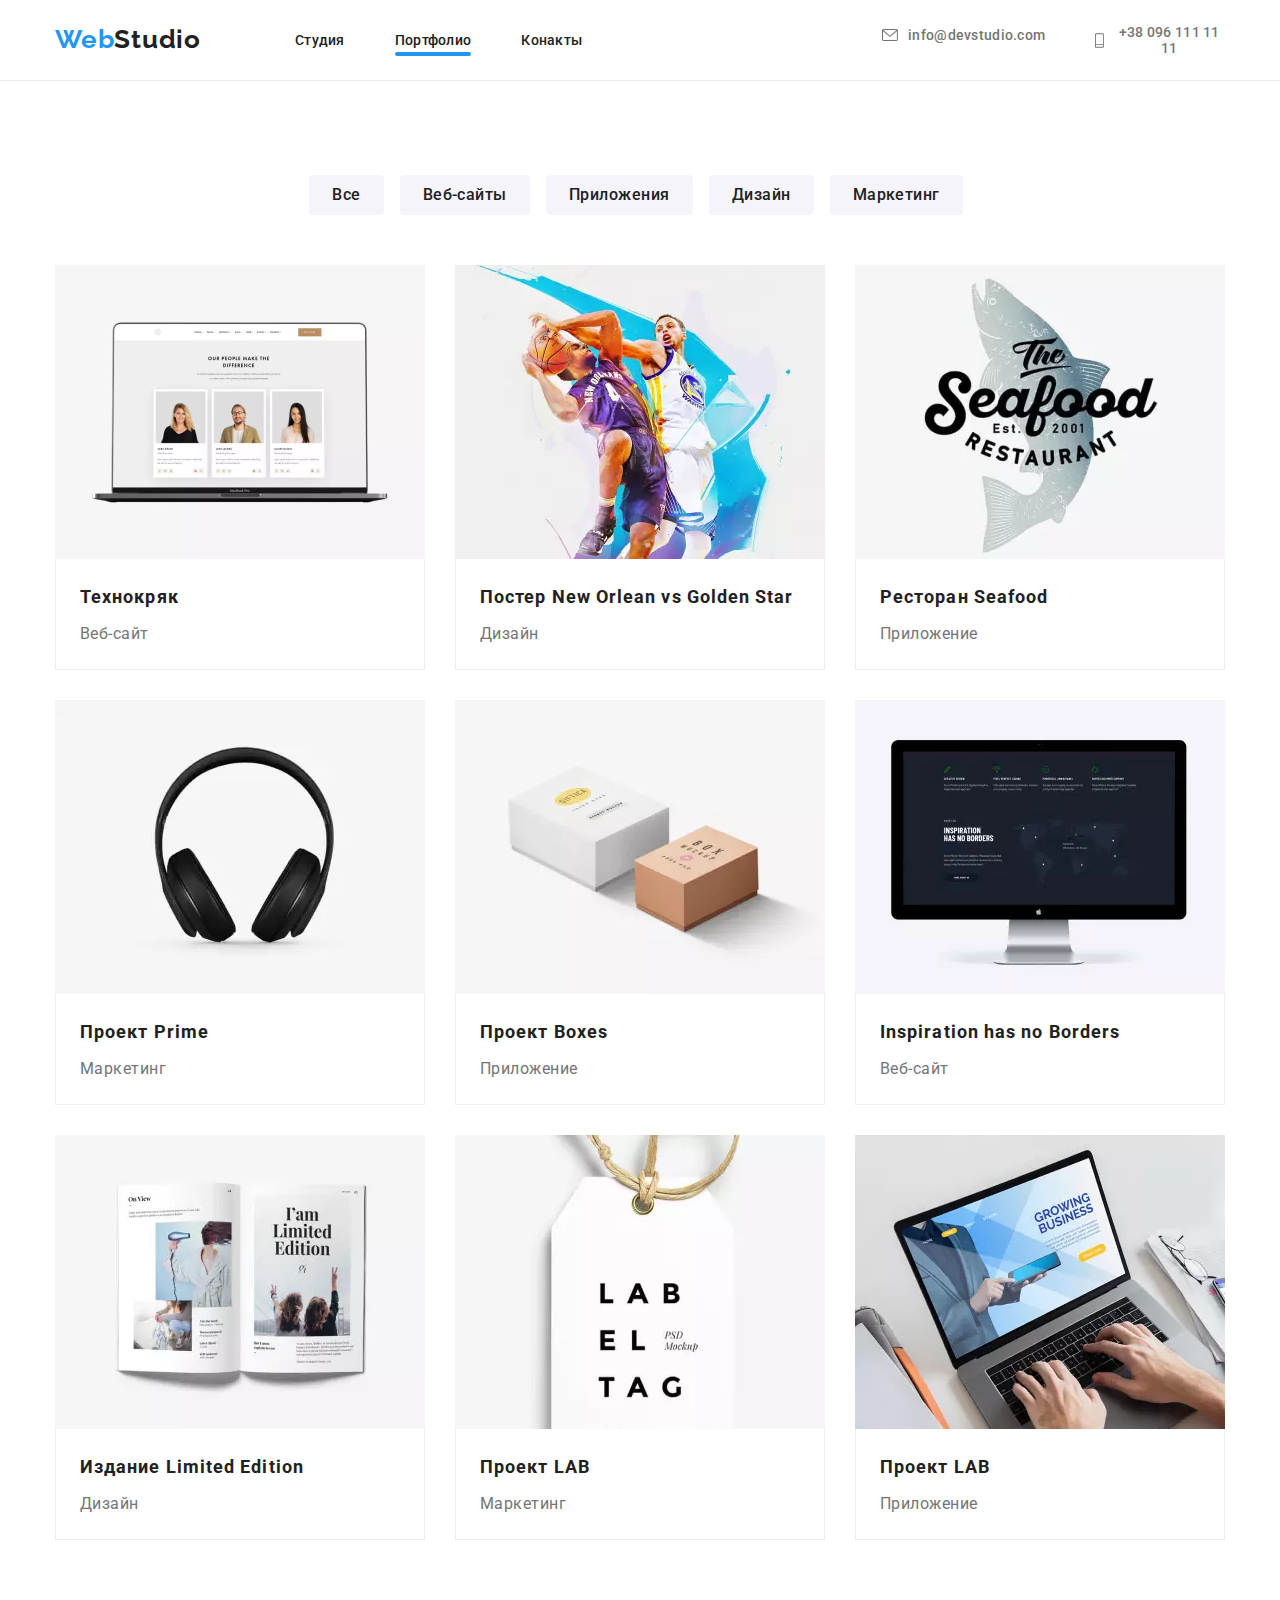
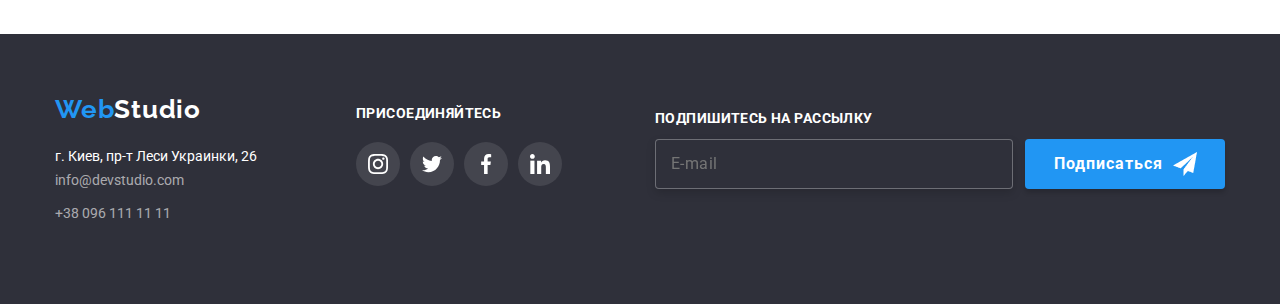
==== commit fb5290b8: "v" ====
--- a/portfolio.html
+++ b/portfolio.html
@@ -67,14 +67,14 @@
         <!-- Контакты -->
         <ul class="menu-contacts">
           <li class="menu-mail">
-            <a class="menu-container-link contacts link" href="mailto:info@devstudio.com">
+            <a class="menu-link contacts link" href="mailto:info@devstudio.com">
               <svg class="contact-item-svg-envelope" width="16" height="12">
                 <use href="./img/sprite.svg.svg#icon-envelope"></use>
               </svg>info@devstudio.com
             </a>
           </li>
           <li class="menu-tell">
-            <a class="menu-container-link contacts link" href="tel:+380961111111">
+            <a class="menu-link contacts link" href="tel:+380961111111">
               <svg class="contact-item-svg-Mobile" width="10" height="15">
                 <use href="./img/sprite.svg.svg#icon-Mobile"></use>
               </svg>+38 096 111 11 11
--- a/css/portfolio.min.css
+++ b/css/portfolio.min.css
@@ -1,2 +1,2 @@
-.visually-hidden{position:absolute !important;clip:rect(1px 1px 1px 1px);clip:rect(1px, 1px, 1px, 1px);padding:0 !important;border:0 !important;height:1px !important;width:1px !important;overflow:hidden}:root{--primary-text-color: #757575;--title-text-color: #212121;--accent-color: #2196f3;--primary-bg-color: #ffffff;--second-bg-color: #f5f4fa;--third-bg-color: #2f303a}html{box-sizing:border-box}*,*::before,*::after{box-sizing:inherit}body{font-family:"Roboto", sans-serif;font-weight:400;background-color:var(--primary-bg-color);color:var(--primary-text-color)}input{font-family:inherit}h1,h2,h3,h4,h5,h6,body,ul,li,p{padding:0;margin:0;list-style:none;border:none}h1{letter-spacing:0.06em}h2,h3{letter-spacing:0.03em}p{letter-spacing:0.03em}.link{text-decoration:none;padding:0;margin:0}img{display:block;max-width:100%;height:auto}.container{padding:0 15px;margin:0 auto}@media screen and (min-width: 320px) and (max-width: 767px){.container{width:100%;max-width:480px}}@media screen and (min-width: 768px) and (max-width: 1199px){.container{width:100%;max-width:768px}}@media screen and (min-width: 1200px){.container{width:100%;max-width:1200px}}.menu-container-link.nav.link{position:relative;display:inline-block}.menu-container-link-action.current::after{opacity:1}.menu-container-link-action::after{content:"";display:inline-block;align-items:center;position:absolute;opacity:0;left:0px;bottom:-8px;width:100%;height:4px;background-color:var(--accent-color);border-radius:2px;transform:scaleX(0);transition:250ms cubic-bezier(0.4, 0, 0.2, 1)}.menu-container-link-action.current{color:var(--accent-color)}.menu-container-link-action:hover::after,.menu-container-link-action:focus:after{transform:scaleX(1)}.header{position:relative;border:1px solid #ececec;border-bottom:1px solid #ececec}.container-main{display:flex;justify-content:space-between;align-items:center;background-color:var(--primary-bg-color)}.menu-btn{display:inline-flex;margin:0px;padding:0px;border:none;background-color:transparent;transition:transform 500ms cubic-bezier(0.4, 0, 0.2, 1) 250ms}@media screen and (min-width: 768px){.menu-btn.is-open{display:none;transition:transform 250ms cubic-bezier(0.4, 0, 0.2, 1) 0ms}}.menu-btn .icon-menu{display:none}.menu-btn.is-open .icon-cross{display:none}.menu-btn.is-open .icon-menu{display:block}.menu-btn{transition:fill 250ms cubic-bezier(0.4, 0, 0.2, 1)}.menu-btn:hover{fill:var(--accent-color)}.menu-container{text-align:center;padding:60px 0;transition:transform 250ms cubic-bezier(0.4, 0, 0.2, 1)}@media screen and (max-width: 767px){.menu-container{background-color:var(--primary-bg-color)}}.menu-container.is-open{display:block;transition:transform 250ms cubic-bezier(0.4, 0, 0.2, 1)}@media screen and (max-width: 767px){.menu-container{display:none;position:absolute;top:100%;left:0;width:100%}}@media screen and (min-width: 768px){.menu-container{display:flex;transition:transform 250ms cubic-bezier(0.4, 0, 0.2, 1)}}@media screen and (min-width: 768px) and (min-width: 1200px){.main-nav{display:flex;justify-content:space-between;align-items:center}}@media screen and (min-width: 768px){.menu-container-list{display:flex}}@media screen and (min-width: 768px) and (min-width: 768px){.menu-container-list{width:290px;outline:1px solid red}}@media screen and (min-width: 768px) and (min-width: 1200px){.menu-container-list{outline:1px solid red;justify-content:space-around;align-items:center}}@media screen and (max-width: 767px){.menu-container-item:not(:last-child){margin-bottom:40px}}@media screen and (min-width: 768px){.menu-container-item:not(:last-child){margin-right:50px}}.menu-container-link{display:block;font-family:Roboto;font-style:normal;font-weight:500;font-size:14px;line-height:1.142;letter-spacing:0.02em}@media screen and (min-width: 1200px){.menu-container-link{display:flex;font-size:18px;line-height:1.166;transition:transform 250ms cubic-bezier(0.4, 0, 0.2, 1)}}.menu-container-link.nav:hover,.menu-container-link.nav:focus{color:var(--accent-color)}.menu-container-link.contacts:hover,.menu-container-link.contacts:focus{color:var(--accent-color)}.contact-item-svg-envelope:hover,.contact-item-svg-Mobile:hover,.contact-item-svg-envelope:focus,.contact-item-svg-Mobile:focus{fill:var(--accent-color)}.contact-item-svg-envelope{transition:fill 250ms cubic-bezier(0.4, 0, 0.2, 1)}.contact-item-svg-Mobile{transition:fill 250ms cubic-bezier(0.4, 0, 0.2, 1)}.menu-container-link.nav{color:var(--title-text-color)}.menu-container-link.contacts{color:var(--primary-text-color)}.contact-item-svg-envelope,.contact-item-svg-Mobile{margin-right:10px;fill:var(--primary-text-color)}.main-nav{display:block;justify-content:center;align-items:center}@media screen and (min-width: 768px){.main-nav{display:flex;justify-content:space-between;width:544px}}.menu-contacts{display:block;flex-wrap:wrap;cursor:pointer;transition:250ms cubic-bezier(0.4, 0, 0.2, 1)}@media screen and (min-width: 320px) and (max-width: 767px){.menu-contacts{margin-top:60px}}@media screen and (min-width: 320px) and (max-width: 767px){.menu-mail{margin-bottom:16px}}@media screen and (min-width: 768px) and (max-width: 1999px){.menu-mail{margin-bottom:10px}}@media screen and (min-width: 320px) and (max-width: 767px){.page-logo{display:block;font-family:Raleway;font-style:normal;font-weight:700;font-size:24px;line-height:1.16;letter-spacing:0.03em;color:var(--title-text-color);text-decoration:none;margin-top:16px;margin-bottom:16px}.logo-color{font-family:Raleway;font-style:normal;font-weight:700;font-size:24px;line-height:1.16;letter-spacing:0.03em;color:var(--accent-color);text-align:center}}@media screen and (min-width: 768px){.container-main{display:flex;justify-content:space-between;align-items:center}}@media screen and (min-width: 768px) and (max-width: 1199px){.site-nav{display:flex;margin-left:88px}}@media screen and (min-width: 768px) and (max-width: 1199px){.container-main{display:flex;justify-content:space-between;align-items:center;max-width:768px;height:80px}.page-logo{font-family:Raleway;font-style:normal;font-weight:700;font-size:26px;line-height:1.19;letter-spacing:0.03em;color:var(--title-text-color);text-decoration:none;margin-top:24px;margin-bottom:25px}.logo-color{font-family:Raleway;font-style:normal;font-weight:700;font-size:26px;line-height:1.19;letter-spacing:0.03em;color:var(--accent-color)}.menu-link{position:relative}.site-nav .link{display:block;font-family:Roboto;font-style:normal;font-weight:500;font-size:14px;line-height:1.14;letter-spacing:0.02em;color:var(--title-text-color);text-decoration:none}.site-nav .link:hover,.site-nav .link:focus,.site-nav .link:active,.site-nav .link.current{color:var(--accent-color)}}.menu-link.current::before{opacity:1}.menu-link::before{content:"";display:inline-block;align-items:center;position:absolute;opacity:0;left:0px;bottom:-32px;width:100%;height:4px;background-color:var(--accent-color);border-radius:2px}.header{position:relative;border:1px solid #ececec}@media screen and (min-width: 320px) and (max-width: 1199px){.portfolio{padding-top:60px;padding-bottom:60px}}@media screen and (min-width: 1200px){.portfolio{padding-top:94px;padding-bottom:94px}}.button-list{display:flex}@media screen and (min-width: 320px) and (max-width: 767px){.button-list{flex-wrap:wrap;margin-bottom:40px}}@media screen and (min-width: 768px){.button-list{justify-content:center;margin-bottom:30px}}.button-list-item:not(:last-child){margin-right:8px}@media screen and (min-width: 320px) and (max-width: 767px){.button-list-item:not(:nth-last-child(-n+2)){margin-bottom:15px}}@media screen and (min-width: 320px){.button-nav{font-family:inherit;font-style:normal;font-weight:500;font-size:16px;line-height:1.62;letter-spacing:0.03em;text-align:center;align-items:center;display:block;text-decoration:none;margin:0 auto;padding:6px 22px;cursor:pointer;color:var(--title-text-color);background-color:var(--second-bg-color);border:1px solid #f5f4fa;border-radius:4px;transition:250ms cubic-bezier(0.4, 0, 0.2, 1)}.button-nav:hover,.button-nav:focus,.button-nav:active{color:var(--primary-bg-color);background-color:var(--accent-color);box-shadow:0px 3px 1px rgba(0,0,0,0.1),0px 1px 2px rgba(0,0,0,0.08),0px 2px 2px rgba(0,0,0,0.12);border-radius:4px}.button-nav.current{color:var(--accent-color)}.button-nav .link{color:var(--title-text-color)}.container .carts{border:1px solid #eeeeee}.border{border:1px solid #eeeeee;border-top:none}.img-title{display:block;font-weight:700;font-style:normal;size:18px;line-height:2;letter-spacing:0.06em;padding-bottom:4px;padding-right:24px;padding-left:24px;padding-top:20px;color:var(--title-text-color)}.img-text{color:var(--primary-text-color);font-size:16px;line-height:1.87;font-weight:400;padding-bottom:20px;padding-right:24px;padding-left:24px;letter-spacing:0.03em}.overlay{position:absolute;top:0;left:0;width:100%;height:100%;padding:77px 24px;transform:translateY(100%);transition:transform 250ms cubic-bezier(0.4, 0, 0.2, 1),background-color 250ms cubic-bezier(0.4, 0, 0.2, 1);font-family:Roboto;font-style:normal;font-weight:400;font-size:18px;line-height:1.55;letter-spacing:0.03em;background-color:rgba(33,150,243,0.9);color:var(--primary-bg-color)}.project-list-overlay{position:relative;overflow:hidden}.project-list{display:flex;flex-wrap:wrap}}@media screen and (min-width: 320px) and (min-width: 768px){.project-list{justify-content:space-between}}@media screen and (min-width: 320px){.project-list-item{display:block;transition:box-shadow 250ms cubic-bezier(0.4, 0, 0.2, 1);outline:none;margin-bottom:30px}}@media screen and (min-width: 320px) and (min-width: 768px) and (max-width: 1199px){.project-list-item{box-sizing:border-box;padding-bottom:0px;padding-top:0px}}@media screen and (min-width: 320px) and (min-width: 768px) and (max-width: 1199px){.project-list-item{width:354px}}@media screen and (min-width: 320px) and (min-width: 1200px){.project-list-item{width:370px}}@media screen and (min-width: 320px){.project-list-item .project-list-item:hover .overlay,.project-list-item .project-list-item:focus .overlay{transform:translateY(0)}.project-list-item .project-list-item:hover,.project-list-item .project-list-item:focus{box-shadow:0px 1px 1px rgba(0,0,0,0.12),0px 4px 4px rgba(0,0,0,0.06),1px 4px 6px rgba(0,0,0,0.16);outline:none}}@media screen and (min-width: 320px) and (min-width: 768px) and (max-width: 1199px){.project-list-item .project-list-item:nth-child(even){margin-left:30px}}@media screen and (min-width: 320px) and (min-width: 320px) and (max-width: 767px){.project-list-item .project-list-item:not(:last-child){margin-bottom:30px}}@media screen and (min-width: 320px){.project-list-item .border{border:1px solid #eeeeee;border-top:none}.project-list-item .project-list-item::before{font-weight:400px;font-size:18px;line-height:1.55;letter-spacing:0.03em;color:var(--primary-bg-color);background:rgba(33,150,243,0.9);width:450px;height:294px;margin:0 auto;top:0;left:0;opacity:0}.project-list-item .project-list-item>.overlay:hover,.project-list-item .project-list-item>.overlay:focus{opacity:1;background:rgba(33,150,243,0.9)}}@media screen and (min-width: 1200px){.button-list{display:flex;justify-content:center;margin-bottom:50px}.button-list .button-nav{margin-right:8px}.button-list .button-nav:not(:last-child){margin-right:8}.button-nav{font-family:inherit;font-style:normal;font-size:16px;font-weight:500;line-height:1.625;text-align:center;align-items:center;display:block;text-decoration:none;margin:0 auto;padding-top:6px;padding-bottom:6px;padding-right:22px;padding-left:22px;cursor:pointer;color:var(--title-text-color);background-color:var(--second-bg-color);border:1px solid #f5f4fa;border-radius:4px;transition:background-color 250ms cubic-bezier(0.4, 0, 0.2, 1)}.button-nav:hover,.button-nav:focus,.button-nav:active{color:var(--primary-bg-color);background-color:var(--accent-color)}.button-nav.current{color:var(--accent-color)}.button-nav .link{color:var(--title-text-color)}.container .carts{border:1px solid #eeeeee}.img-title{display:block;color:var(--title-text-color);font-size:18px;line-height:2;font-weight:700;letter-spacing:0.06em;padding-bottom:4px;padding-right:24px;padding-left:24px;padding-top:20px}.img-text{color:var(--primary-text-color);font-size:16px;line-height:1.87;font-weight:400;padding-bottom:20px;padding-right:24px;padding-left:24px;letter-spacing:0.03em}.overlay{position:absolute;top:0;left:0;width:100%;height:100%;font-family:Roboto;font-style:normal;font-weight:400;font-size:18px;line-height:1.55;letter-spacing:0.03em;padding:49px 24px;transform:translateY(100%);transition:transform 250ms cubic-bezier(0.4, 0, 0.2, 1),background-color 250ms cubic-bezier(0.4, 0, 0.2, 1);background-color:rgba(33,150,243,0.9);color:var(--primary-bg-color)}.project-list-overlay{position:relative;overflow:hidden}.project-list{display:flex;flex-wrap:wrap}.project-list-item{width:370px;box-sizing:border-box;padding-bottom:0px;padding-top:0px;margin-right:30px;margin-bottom:30px}.project-list-item:nth-child(3n){margin-right:0}.project-list-item:nth-last-child(-n+3){margin-bottom:0}.project-list-item{display:block;transition:box-shadow 250ms cubic-bezier(0.4, 0, 0.2, 1);outline:none}.project-list-item:hover .overlay,.project-list-item:focus .overlay{transform:translateY(0)}.project-list-item:hover,.project-list-item:focus{box-shadow:0px 1px 1px rgba(0,0,0,0.12),0px 4px 4px rgba(0,0,0,0.06),1px 4px 6px rgba(0,0,0,0.16)}}@media screen and (min-width: 320px) and (max-width: 767px){.footer-title{padding-top:60px;padding-bottom:60px;background-color:var(--third-bg-color)}.footer-box{display:block;flex-direction:column;align-items:center}.footer-logo{display:block;font-family:Raleway;font-style:normal;font-weight:700;text-align:center;letter-spacing:0.03em;font-size:24px;line-height:1.16;color:var(--primary-bg-color);text-decoration:none;margin-bottom:20px}.logo-color{color:var(--accent-color)}.footer-address{font-family:Roboto;font-style:normal;font-weight:400;font-size:14px;line-height:1.71;letter-spacing:0.03em;text-align:center;color:var(--primary-bg-color)}.footer-address link{margin-bottom:8px}.footer-nav:not(:last-child){margin-bottom:8px}.footer-nav{display:block;font-family:Roboto;font-style:normal;font-weight:400;font-size:14px;line-height:1.71;letter-spacing:0.03em;text-align:center;color:rgba(255,255,255,0.6)}.footer-center{margin-top:60px}.join{font-weight:700;font-style:400;font-size:14px;line-height:1.14;letter-spacing:0.03em;text-align:center;letter-spacing:0.03em;text-transform:uppercase;color:var(--primary-bg-color);margin-bottom:20px}.social-list{display:flex;justify-content:center;margin-bottom:60px}.social-list-item:not(:last-child){margin-right:10px}.social-list-link{display:flex;justify-content:center;align-items:center;width:44px;height:44px;border-radius:50px;background:rgba(255,255,255,0.1);transition:250ms cubic-bezier(0.4, 0, 0.2, 1)}.social-list-svg{width:20px;height:20px;transition:fill 250ms cubic-bezier(0.4, 0, 0.2, 1)}.social-list-svg{fill:var(--primary-bg-color)}.social-list-link:hover,.social-list-link:focus{background-color:var(--accent-color)}.footer-mail{width:100%}.footer-mail-box{display:flex;flex-wrap:wrap}.footer-social-title{display:flex;flex-direction:row;align-items:center;flex-direction:column;font-style:400;font-weight:700;font-size:14px;line-height:1.14px;letter-spacing:0.03em;text-transform:uppercase;margin-bottom:20px;color:var(--primary-bg-color)}.footer-mail-input{display:flex;align-items:center;justify-content:center;font-family:"Roboto";font-style:normal;font-weight:normal;font-size:16px;line-height:1.25;letter-spacing:0.03em;border:1px solid rgba(255,255,255,0.3);box-sizing:border-box;filter:drop-shadow(0px 4px 4px rgba(0,0,0,0.15));border-radius:4px;width:450px;height:50px;padding:16px 15px;margin-bottom:20px;background-color:#2f303a;color:rgba(255,255,255,0.6)}.footer-mail-btn{display:block;font-family:"Roboto";font-style:400;font-weight:700;font-size:16px;line-height:1.87;letter-spacing:0.06em;width:200px;color:var(--primary-bg-color);background:var(--accent-color);box-shadow:0px 4px 4px rgba(0,0,0,0.15);border-radius:4px;padding:10px 62px 10px 29px;align-items:center;text-align:center;margin:auto;border:none;background-image:url("../img/send.png");background-repeat:no-repeat;background-position:center right 28px;cursor:pointer}}@media screen and (min-width: 768px) and (max-width: 1199px){.footer-title{padding-top:60px;padding-bottom:60px;background-color:var(--third-bg-color)}.footer-tablet-container{display:flex;justify-content:space-between;align-items:baseline;margin-bottom:60px}.footer-left{align-items:center;margin-left:61px}.footer-address{font-family:Roboto;font-style:normal;font-weight:400;font-size:14px;line-height:1.71;letter-spacing:0.03em;text-align:center;color:var(--primary-bg-color)}.footer-address link{margin-bottom:8px}.footer-nav:not(:last-child){margin-bottom:8px}.footer-nav{display:block;font-family:Roboto;font-style:normal;font-weight:400;font-size:14px;line-height:1.71;letter-spacing:0.03em;text-align:center;color:rgba(255,255,255,0.6)}.footer-center{margin-left:165px;margin-top:5px;margin-right:89px}.join{font-weight:700;font-style:400;font-size:14px;line-height:1.14;letter-spacing:0.03em;text-align:center;letter-spacing:0.03em;text-transform:uppercase;color:var(--primary-bg-color);margin-bottom:20px}.social-list{display:flex;justify-content:center;margin-bottom:60px}.social-list-item:not(:last-child){margin-right:10px}.social-list-link{display:flex;justify-content:center;align-items:center;width:44px;height:44px;border-radius:50px;background:rgba(255,255,255,0.1);transition:fill 250ms cubic-bezier(0.4, 0, 0.2, 1);transition:250ms cubic-bezier(0.4, 0, 0.2, 1)}.social-list-svg{width:20px;height:20px;transition:fill 250ms cubic-bezier(0.4, 0, 0.2, 1)}.social-list-svg{fill:var(--primary-bg-color)}.social-list-svg:hover,.social-list-svg:focus{fill:var(--primary-bg-color)}.social-list-link:hover,.social-list-link:focus{background-color:var(--accent-color)}.footer-mail{width:100%}.footer-mail-box{display:flex;flex-direction:column;align-items:center}.footer-social-title{text-align:center;font-style:400;font-weight:700;font-size:14px;line-height:1.14px;letter-spacing:0.03em;text-transform:uppercase;margin-bottom:20px;color:var(--primary-bg-color)}.footer-mail-input{display:flex;align-items:center;justify-content:center;font-family:"Roboto";font-style:normal;font-weight:normal;font-size:16px;line-height:1.25;letter-spacing:0.03em;border:1px solid rgba(255,255,255,0.3);box-sizing:border-box;filter:drop-shadow(0px 4px 4px rgba(0,0,0,0.15));border-radius:4px;width:450px;height:50px;padding:16px 15px;margin-bottom:20px;background-color:#2f303a;color:rgba(255,255,255,0.6)}.footer-mail-btn{display:block;font-family:"Roboto";font-style:400;font-weight:700;font-size:16px;line-height:1.87;letter-spacing:0.06em;width:200px;color:var(--primary-bg-color);background:var(--accent-color);box-shadow:0px 4px 4px rgba(0,0,0,0.15);border-radius:4px;padding:10px 62px 10px 29px;align-items:center;text-align:center;border:none;background-image:url("../img/send.png");background-repeat:no-repeat;background-position:center right 28px;cursor:pointer}}@media screen and (min-width: 1200px){.footer-title{padding-top:60px;padding-bottom:60px;background-color:var(--third-bg-color)}.footer-box{display:flex;align-items:baseline}.footer-left{display:flex;flex-direction:column;width:231px;margin-right:70px}.footer-center{display:flex;flex-direction:column;margin-top:12px}.join{font-weight:700;font-style:400;font-size:14px;line-height:1.14;letter-spacing:0.03em;text-transform:uppercase;margin-bottom:20px;color:var(--primary-bg-color);background:var(--third-bg-color)}.social-list{display:flex;justify-content:space-between}.social-list-item:not(:last-child){margin-right:10px}.social-list-link{display:flex;justify-content:center;align-items:center;width:44px;height:44px;border-radius:50px;background:rgba(255,255,255,0.1);transition:fill 250ms cubic-bezier(0.4, 0, 0.2, 1);transition:250ms cubic-bezier(0.4, 0, 0.2, 1)}.social-list-link:hover,.social-list-link:focus{background-color:var(--accent-color)}.social-list-svg{width:20px;height:20px;transition:fill 250ms cubic-bezier(0.4, 0, 0.2, 1)}.social-list-svg{fill:var(--primary-bg-color)}.footer-logo{display:block;font-family:Raleway;font-style:normal;font-weight:700;letter-spacing:0.03em;font-size:26px;line-height:1.19;color:var(--primary-bg-color);text-decoration:none;margin-bottom:20px}}@media screen and (min-width: 1200px) and (min-width: 1200px){.footer-logo{font-size:26px;line-height:1.192}}@media screen and (min-width: 1200px){.logo-color{color:var(--accent-color)}.footer-address{font-family:Roboto;font-style:normal;font-weight:400;font-size:14px;line-height:1.71;margin-bottom:9px;color:var(--primary-bg-color)}.footer-nav{font-family:Roboto;font-style:normal;font-weight:400;font-size:14px;line-height:1.71;display:block;margin-bottom:9px;color:rgba(255,255,255,0.6)}.footer-mail{display:flex;flex-direction:column;margin-left:93px}.footer-social-title{font-style:400;font-weight:700;font-size:14px;line-height:1.14px;letter-spacing:0.03em;text-transform:uppercase;margin-bottom:20px;color:var(--primary-bg-color)}.footer-mail-box{display:flex;justify-content:flex-end}.footer-mail-input{font-family:"Roboto";font-style:normal;font-weight:normal;font-size:16px;line-height:1.25;letter-spacing:0.03em;border:1px solid rgba(255,255,255,0.3);box-sizing:border-box;filter:drop-shadow(0px 4px 4px rgba(0,0,0,0.15));border-radius:4px;width:358px;height:50px;padding:16px 15px;background-color:#2f303a;color:rgba(255,255,255,0.6)}.footer-mail-btn{display:block;font-family:"Roboto";font-style:400;font-weight:700;font-size:16px;line-height:1.87;letter-spacing:0.06em;width:200px;color:var(--primary-bg-color);background:var(--accent-color);box-shadow:0px 4px 4px rgba(0,0,0,0.15);border-radius:4px;padding:10px 62px 10px 29px;border:none;background-image:url("../img/send.png");background-repeat:no-repeat;background-position:center right 28px;cursor:pointer;margin-left:12px}}
+.visually-hidden{position:absolute !important;clip:rect(1px 1px 1px 1px);clip:rect(1px, 1px, 1px, 1px);padding:0 !important;border:0 !important;height:1px !important;width:1px !important;overflow:hidden}:root{--primary-text-color: #757575;--title-text-color: #212121;--accent-color: #2196f3;--primary-bg-color: #ffffff;--second-bg-color: #f5f4fa;--third-bg-color: #2f303a}html{box-sizing:border-box}*,*::before,*::after{box-sizing:inherit}body{font-family:"Roboto", sans-serif;font-weight:400;background-color:var(--primary-bg-color);color:var(--primary-text-color)}input{font-family:inherit}h1,h2,h3,h4,h5,h6,body,ul,li,p{padding:0;margin:0;list-style:none;border:none}h1{letter-spacing:0.06em}h2,h3{letter-spacing:0.03em}p{letter-spacing:0.03em}.link{text-decoration:none;padding:0;margin:0}img{display:block;max-width:100%;height:auto}.container{padding-left:15px;padding-right:15px;margin:0 auto}.container{width:100%;padding:0 15px}@media screen and (min-width: 320px) and (max-width: 767px){.container{width:100%;max-width:480px}}@media screen and (min-width: 768px) and (max-width: 1199px){.container{width:100%;max-width:768px}}@media screen and (min-width: 1200px){.container{width:100%;max-width:1200px}}.menu-container-link.nav.link{position:relative;display:inline-block;font-weight:500;font-size:14px;line-height:1.172;letter-spacing:0.02em;transition:250ms cubic-bezier(0.4, 0, 0.2, 1)}.menu-container-link-action.current::after{opacity:1}.menu-container-link-action::after{content:"";display:inline-block;align-items:center;position:absolute;opacity:0;left:0px;bottom:-8px;width:100%;height:4px;background-color:var(--accent-color);border-radius:2px;transform:scaleX(1);opacity:0;transition:2500ms cubic-bezier(0.4, 0, 0.2, 1)}.menu-container-link-action{position:relative}.menu-container-link-action.current::after{opacity:1}.menu-container-link-action.current{color:var(--accent-color)}.menu-container-link-action:hover::after,.menu-container-link-action:focus:after{transform:scaleX(0)}.header{position:relative;border-bottom:1px solid #ececec}.container-main{height:60px}@media screen and (min-width: 768px) and (max-width: 1199px){.container-main{height:80px}}@media screen and (min-width: 320px) and (max-width: 1199px){.container-main{display:flex;justify-content:space-between;align-items:center}}@media screen and (min-width: 1200px){.container-main{display:flex;align-items:center}}.menu-btn{display:inline-flex;margin:0px;padding:0px;border:none;background-color:transparent;transition:transform 500ms cubic-bezier(0.4, 0, 0.2, 1) 250ms}@media screen and (min-width: 768px){.menu-btn.is-open{display:none;transition:transform 250ms cubic-bezier(0.4, 0, 0.2, 1) 0ms}}.menu-btn .icon-menu{display:none}.menu-btn.is-open .icon-cross{display:none}.menu-btn.is-open .icon-menu{display:block}.menu-btn{transition:fill 250ms cubic-bezier(0.4, 0, 0.2, 1)}.menu-btn:hover{fill:var(--accent-color)}.menu-container{text-align:center;padding:60px 0;transition:transform 250ms cubic-bezier(0.4, 0, 0.2, 1)}@media screen and (max-width: 767px){.menu-container{background-color:var(--primary-bg-color);z-index:1}}.menu-container.is-open{display:block;transition:transform 250ms cubic-bezier(0.4, 0, 0.2, 1)}@media screen and (max-width: 767px){.menu-container{display:none;position:absolute;top:100%;left:0;width:100%}}@media screen and (min-width: 768px){.menu-container{display:flex;align-items:center}}@media screen and (min-width: 1200px){.main-nav{display:flex;align-items:center}}@media screen and (min-width: 768px) and (max-width: 1199px){.menu-container-list{display:flex;transition:background-color 250ms cubic-bezier(0.4, 0, 0.2, 1)}}@media screen and (max-width: 767px){.menu-container-item:not(:last-child){margin-bottom:40px}}@media screen and (min-width: 768px){.menu-container-item:not(:last-child){margin-right:50px}.menu-link{font-family:Roboto;font-style:normal;font-weight:500;font-size:14px;line-height:1.171;letter-spacing:0.02em;display:flex;align-items:center}.contact-item-svg-envelope:hover,.contact-item-svg-Mobile:hover,.contact-item-svg-envelope:focus,.contact-item-svg-Mobile:focus{fill:var(--accent-color)}.contact-item-svg-envelope{transition:fill 250ms cubic-bezier(0.4, 0, 0.2, 1)}.contact-item-svg-Mobile{transition:fill 250ms cubic-bezier(0.4, 0, 0.2, 1)}}@media screen and (min-width: 768px) and (min-width: 1200px){.menu-container-link{display:flex;font-size:18px;line-height:1.166;transition:transform 250ms cubic-bezier(0.4, 0, 0.2, 1)}}@media screen and (min-width: 768px){.menu-container-link.nav:hover,.menu-container-link.nav:focus{color:var(--accent-color)}.menu-container-link.nav{color:var(--title-text-color)}.main-nav{display:block;justify-content:center;align-items:center;transition:background-color 250ms cubic-bezier(0.4, 0, 0.2, 1)}}@media screen and (min-width: 768px) and (min-width: 768px) and (max-width: 1199px){.main-nav{display:flex;justify-content:space-between;align-items:center}.menu-contacts{margin-left:84px}.page-logo{margin-right:88px}}@media screen and (min-width: 768px) and (min-width: 1200px){.menu-contacts{margin-left:300px}}@media screen and (min-width: 768px) and (min-width: 1200px){.page-logo{margin-right:93px}}@media screen and (min-width: 768px) and (min-width: 1200px){.container-main{display:flex;height:80px}.menu-container{display:flex}.menu-container-list{display:flex}.main-nav{display:flex;align-items:center;justify-content:space-between;border:1px solid transparent;transition:background-color 250ms cubic-bezier(0.4, 0, 0.2, 1)}}@media screen and (min-width: 320px) and (max-width: 1199px){.menu-contacts{display:block;flex-wrap:wrap;cursor:pointer;transition:250ms cubic-bezier(0.4, 0, 0.2, 1)}}@media screen and (min-width: 1200px){.menu-contacts{display:flex;justify-content:center;align-items:center}}@media screen and (min-width: 320px) and (max-width: 767px){.menu-contacts{margin-top:60px}}@media screen and (min-width: 320px) and (max-width: 767px){.menu-mail{margin-bottom:16px}}@media screen and (min-width: 768px) and (max-width: 1999px){.menu-mail{margin-bottom:10px}.menu-contacts{padding-top:32px;margin-bottom:32px}}@media screen and (min-width: 1200px){.menu-mail{display:flex;align-items:center;margin-right:50px}.menu-contacts{padding-top:32px;margin-bottom:32px}}.menu-container-link.nav:hover,.menu-container-link.nav:focus{color:var(--accent-color)}.menu-container-link.nav{color:var(--title-text-color)}.contact-item-svg-envelope,.contact-item-svg-Mobile{margin-right:10px;fill:var(--primary-text-color);align-items:center}.contact-item-svg-envelope,.contact-item-svg-Mobile{margin-right:10px;fill:var(--primary-text-color)}.menu-link{color:var(--primary-text-color)}.menu-link:hover,.menu-link:focus{color:var(--accent-color)}@media screen and (min-width: 320px) and (max-width: 1999px){.page-logo{display:block;font-family:Raleway;font-style:normal;font-weight:700;font-size:24px;line-height:1.16;letter-spacing:0.03em;color:var(--title-text-color);text-decoration:none;margin-top:16px;margin-bottom:16px}.logo-color{font-family:Raleway;font-style:normal;font-weight:700;font-size:24px;line-height:1.16;letter-spacing:0.03em;color:var(--accent-color);text-align:center}}@media screen and (min-width: 1200px){.page-logo{font-size:26px;line-height:1.19;margin-top:24px;margin-bottom:25px}.logo-color{font-size:26px;line-height:1.19}}.header{position:relative;border-bottom:1px solid #ececec}@media screen and (min-width: 320px) and (max-width: 1199px){.portfolio{padding-top:60px;padding-bottom:60px}}@media screen and (min-width: 1200px){.portfolio{padding-top:94px;padding-bottom:94px}}.button-list{display:flex}@media screen and (min-width: 320px) and (max-width: 767px){.button-list{flex-wrap:wrap;margin-bottom:40px}}@media screen and (min-width: 768px){.button-list{justify-content:center;margin-bottom:30px}}.button-list-item:not(:last-child){margin-right:8px}@media screen and (min-width: 320px) and (max-width: 767px){.button-list-item:not(:nth-last-child(-n+2)){margin-bottom:15px}}@media screen and (min-width: 320px){.button-nav{font-family:inherit;font-style:normal;font-weight:500;font-size:16px;line-height:1.62;letter-spacing:0.03em;text-align:center;align-items:center;display:block;text-decoration:none;margin:0 auto;padding:6px 22px;cursor:pointer;color:var(--title-text-color);background-color:var(--second-bg-color);border:1px solid #f5f4fa;border-radius:4px;transition:250ms cubic-bezier(0.4, 0, 0.2, 1)}.button-nav:hover,.button-nav:focus,.button-nav:active{color:var(--primary-bg-color);background-color:var(--accent-color);box-shadow:0px 3px 1px rgba(0,0,0,0.1),0px 1px 2px rgba(0,0,0,0.08),0px 2px 2px rgba(0,0,0,0.12);border-radius:4px}.button-nav.current{color:var(--accent-color)}.button-nav .link{color:var(--title-text-color)}.container .carts{border:1px solid #eeeeee}.border{border:1px solid #eeeeee;border-top:none}.img-title{display:block;font-weight:700;font-style:normal;size:18px;line-height:2;letter-spacing:0.06em;padding-bottom:4px;padding-right:24px;padding-left:24px;padding-top:20px;color:var(--title-text-color)}.img-text{color:var(--primary-text-color);font-size:16px;line-height:1.87;font-weight:400;padding-bottom:20px;padding-right:24px;padding-left:24px;letter-spacing:0.03em}.overlay{position:absolute;top:0;left:0;width:100%;height:100%;padding:77px 24px;transform:translateY(100%);transition:transform 250ms cubic-bezier(0.4, 0, 0.2, 1),background-color 250ms cubic-bezier(0.4, 0, 0.2, 1);font-family:Roboto;font-style:normal;font-weight:400;font-size:18px;line-height:1.55;letter-spacing:0.03em;background-color:rgba(33,150,243,0.9);color:var(--primary-bg-color)}.project-list-overlay{position:relative;overflow:hidden}.project-list{display:flex;flex-wrap:wrap}}@media screen and (min-width: 320px) and (min-width: 768px){.project-list{justify-content:space-between}}@media screen and (min-width: 320px){.project-list-item{display:block;transition:box-shadow 250ms cubic-bezier(0.4, 0, 0.2, 1);outline:none;margin-bottom:30px}}@media screen and (min-width: 320px) and (min-width: 768px) and (max-width: 1199px){.project-list-item{box-sizing:border-box;padding-bottom:0px;padding-top:0px}}@media screen and (min-width: 320px) and (min-width: 768px) and (max-width: 1199px){.project-list-item{width:354px}}@media screen and (min-width: 320px) and (min-width: 1200px){.project-list-item{width:370px}}@media screen and (min-width: 320px){.project-list-item .project-list-item:hover .overlay,.project-list-item .project-list-item:focus .overlay{transform:translateY(0)}.project-list-item .project-list-item:hover,.project-list-item .project-list-item:focus{box-shadow:0px 1px 1px rgba(0,0,0,0.12),0px 4px 4px rgba(0,0,0,0.06),1px 4px 6px rgba(0,0,0,0.16);outline:none}}@media screen and (min-width: 320px) and (min-width: 768px) and (max-width: 1199px){.project-list-item .project-list-item:nth-child(even){margin-left:30px}}@media screen and (min-width: 320px) and (min-width: 320px) and (max-width: 767px){.project-list-item .project-list-item:not(:last-child){margin-bottom:30px}}@media screen and (min-width: 320px){.project-list-item .border{border:1px solid #eeeeee;border-top:none}.project-list-item .project-list-item::before{font-weight:400px;font-size:18px;line-height:1.55;letter-spacing:0.03em;color:var(--primary-bg-color);background:rgba(33,150,243,0.9);width:450px;height:294px;margin:0 auto;top:0;left:0;opacity:0}.project-list-item .project-list-item>.overlay:hover,.project-list-item .project-list-item>.overlay:focus{opacity:1;background:rgba(33,150,243,0.9)}}@media screen and (min-width: 1200px){.button-list{display:flex;justify-content:center;margin-bottom:50px}.button-list .button-nav{margin-right:8px}.button-list .button-nav:not(:last-child){margin-right:8}.button-nav{font-family:inherit;font-style:normal;font-size:16px;font-weight:500;line-height:1.625;text-align:center;align-items:center;display:block;text-decoration:none;margin:0 auto;padding-top:6px;padding-bottom:6px;padding-right:22px;padding-left:22px;cursor:pointer;color:var(--title-text-color);background-color:var(--second-bg-color);border:1px solid #f5f4fa;border-radius:4px;transition:background-color 250ms cubic-bezier(0.4, 0, 0.2, 1)}.button-nav:hover,.button-nav:focus,.button-nav:active{color:var(--primary-bg-color);background-color:var(--accent-color)}.button-nav.current{color:var(--accent-color)}.button-nav .link{color:var(--title-text-color)}.container .carts{border:1px solid #eeeeee}.img-title{display:block;color:var(--title-text-color);font-size:18px;line-height:2;font-weight:700;letter-spacing:0.06em;padding-bottom:4px;padding-right:24px;padding-left:24px;padding-top:20px}.img-text{color:var(--primary-text-color);font-size:16px;line-height:1.87;font-weight:400;padding-bottom:20px;padding-right:24px;padding-left:24px;letter-spacing:0.03em}.overlay{position:absolute;top:0;left:0;width:100%;height:100%;font-family:Roboto;font-style:normal;font-weight:400;font-size:18px;line-height:1.55;letter-spacing:0.03em;padding:49px 24px;transform:translateY(100%);transition:transform 250ms cubic-bezier(0.4, 0, 0.2, 1),background-color 250ms cubic-bezier(0.4, 0, 0.2, 1);background-color:rgba(33,150,243,0.9);color:var(--primary-bg-color)}.project-list-overlay{position:relative;overflow:hidden}.project-list{display:flex;flex-wrap:wrap}.project-list-item{width:370px;box-sizing:border-box;padding-bottom:0px;padding-top:0px;margin-right:30px;margin-bottom:30px}.project-list-item:nth-child(3n){margin-right:0}.project-list-item:nth-last-child(-n+3){margin-bottom:0}.project-list-item{display:block;transition:box-shadow 250ms cubic-bezier(0.4, 0, 0.2, 1);outline:none}.project-list-item:hover .overlay,.project-list-item:focus .overlay{transform:translateY(0)}.project-list-item:hover,.project-list-item:focus{box-shadow:0px 1px 1px rgba(0,0,0,0.12),0px 4px 4px rgba(0,0,0,0.06),1px 4px 6px rgba(0,0,0,0.16)}}@media screen and (min-width: 320px) and (max-width: 767px){.footer-title{padding-top:60px;padding-bottom:60px;background-color:var(--third-bg-color)}.footer-box{display:block;flex-direction:column;align-items:center}.footer-logo{display:block;font-family:Raleway;font-style:normal;font-weight:700;text-align:center;letter-spacing:0.03em;font-size:24px;line-height:1.16;color:var(--primary-bg-color);text-decoration:none;margin-bottom:20px}.logo-color{color:var(--accent-color)}.footer-address{font-family:Roboto;font-style:normal;font-weight:400;font-size:14px;line-height:1.71;letter-spacing:0.03em;text-align:center;color:var(--primary-bg-color)}.footer-address link{margin-bottom:8px}.footer-nav:not(:last-child){margin-bottom:8px}.footer-nav{display:block;font-family:Roboto;font-style:normal;font-weight:400;font-size:14px;line-height:1.71;letter-spacing:0.03em;text-align:center;color:rgba(255,255,255,0.6)}.footer-center{margin-top:60px}.join{font-weight:700;font-style:400;font-size:14px;line-height:1.14;letter-spacing:0.03em;text-align:center;letter-spacing:0.03em;text-transform:uppercase;color:var(--primary-bg-color);margin-bottom:20px}.social-list{display:flex;justify-content:center;margin-bottom:60px}.social-list-item:not(:last-child){margin-right:10px}.social-list-link{display:flex;justify-content:center;align-items:center;width:44px;height:44px;border-radius:50px;background:rgba(255,255,255,0.1);transition:250ms cubic-bezier(0.4, 0, 0.2, 1)}.social-list-link:hover,.social-list-link:focus{background-color:var(--accent-color)}.social-list-svg{width:20px;height:20px;transition:fill 250ms cubic-bezier(0.4, 0, 0.2, 1)}.social-list-svg{fill:var(--primary-bg-color)}.social-list-link:hover,.social-list-link:focus{background-color:var(--accent-color)}.footer-mail{width:100%}.footer-mail-box{display:flex;flex-wrap:wrap}.footer-social-title{display:flex;flex-direction:row;align-items:center;flex-direction:column;font-style:400;font-weight:700;font-size:14px;line-height:1.14px;letter-spacing:0.03em;text-transform:uppercase;margin-bottom:20px;color:var(--primary-bg-color)}.footer-mail-input{display:flex;align-items:center;justify-content:center;font-family:"Roboto";font-style:normal;font-weight:normal;font-size:16px;line-height:1.25;letter-spacing:0.03em;border:1px solid rgba(255,255,255,0.3);box-sizing:border-box;filter:drop-shadow(0px 4px 4px rgba(0,0,0,0.15));border-radius:4px;width:450px;height:50px;padding:16px 15px;margin-bottom:20px;background-color:#2f303a;color:rgba(255,255,255,0.6)}.footer-mail-btn{display:block;font-family:"Roboto";font-style:400;font-weight:700;font-size:16px;line-height:1.87;letter-spacing:0.06em;width:200px;color:var(--primary-bg-color);background:var(--accent-color);box-shadow:0px 4px 4px rgba(0,0,0,0.15);border-radius:4px;padding:10px 62px 10px 29px;align-items:center;text-align:center;margin:auto;border:none;background-image:url("../img/send.png");background-repeat:no-repeat;background-position:center right 28px;cursor:pointer}}@media screen and (min-width: 768px) and (max-width: 1199px){.footer-title{padding-top:60px;padding-bottom:60px;background-color:var(--third-bg-color)}.footer-box{display:flex;flex-wrap:wrap;align-items:baseline}.footer-left{align-items:center;margin-left:61px;margin-right:165px;margin-bottom:60px}.footer-logo{display:block;font-family:Raleway;font-style:normal;font-weight:700;text-align:center;letter-spacing:0.03em;font-size:24px;line-height:1.16;color:var(--primary-bg-color);text-decoration:none;margin-bottom:20px}.footer-address{font-family:Roboto;font-style:normal;font-weight:400;font-size:14px;line-height:1.71;letter-spacing:0.03em;text-align:center;color:var(--primary-bg-color)}.footer-address link{margin-bottom:8px}.footer-nav:not(:last-child){margin-bottom:8px}.footer-nav{display:block;font-family:Roboto;font-style:normal;font-weight:400;font-size:14px;line-height:1.71;letter-spacing:0.03em;text-align:center;color:rgba(255,255,255,0.6)}.join{font-weight:700;font-style:400;font-size:14px;line-height:1.14;letter-spacing:0.03em;text-align:center;letter-spacing:0.03em;text-transform:uppercase;color:var(--primary-bg-color);margin-bottom:20px}.social-list{display:flex;justify-content:center;margin-bottom:60px}.social-list-item:not(:last-child){margin-right:10px}.social-list-link{display:flex;justify-content:center;align-items:center;width:44px;height:44px;border-radius:50px;background:rgba(255,255,255,0.1);transition:fill 250ms cubic-bezier(0.4, 0, 0.2, 1);transition:250ms cubic-bezier(0.4, 0, 0.2, 1)}.social-list-svg{width:20px;height:20px;transition:fill 250ms cubic-bezier(0.4, 0, 0.2, 1)}.social-list-svg{fill:var(--primary-bg-color)}.social-list-link:hover,.social-list-link:focus{background-color:var(--accent-color)}.footer-mail{width:100%}.footer-mail-box{display:flex;flex-direction:column;align-items:center}.footer-social-title{text-align:center;font-style:400;font-weight:700;font-size:14px;line-height:1.14px;letter-spacing:0.03em;text-transform:uppercase;margin-bottom:20px;color:var(--primary-bg-color)}.footer-mail-input{display:flex;align-items:center;justify-content:center;font-family:"Roboto";font-style:normal;font-weight:normal;font-size:16px;line-height:1.25;letter-spacing:0.03em;border:1px solid rgba(255,255,255,0.3);box-sizing:border-box;filter:drop-shadow(0px 4px 4px rgba(0,0,0,0.15));border-radius:4px;width:450px;height:50px;padding:16px 15px;margin-bottom:20px;background-color:#2f303a;color:rgba(255,255,255,0.6)}.footer-mail-btn{display:block;font-family:"Roboto";font-style:400;font-weight:700;font-size:16px;line-height:1.87;letter-spacing:0.06em;width:200px;color:var(--primary-bg-color);background:var(--accent-color);box-shadow:0px 4px 4px rgba(0,0,0,0.15);border-radius:4px;padding:10px 62px 10px 29px;align-items:center;text-align:center;border:none;background-image:url("../img/send.png");background-repeat:no-repeat;background-position:center right 28px;cursor:pointer}}@media screen and (min-width: 1200px){.footer-title{padding-top:60px;padding-bottom:60px;background-color:var(--third-bg-color)}.footer-box{display:flex;align-items:baseline}.footer-left{display:flex;flex-direction:column;width:231px;margin-right:70px}.footer-center{display:flex;flex-direction:column;margin-top:12px}.join{font-weight:700;font-style:400;font-size:14px;line-height:1.14;letter-spacing:0.03em;text-transform:uppercase;margin-bottom:20px;color:var(--primary-bg-color);background:var(--third-bg-color)}.social-list{display:flex;justify-content:space-between}.social-list-item:not(:last-child){margin-right:10px}.social-list-link{display:flex;justify-content:center;align-items:center;width:44px;height:44px;border-radius:50px;background:rgba(255,255,255,0.1);transition:fill 250ms cubic-bezier(0.4, 0, 0.2, 1);transition:250ms cubic-bezier(0.4, 0, 0.2, 1)}.social-list-link:hover,.social-list-link:focus{background-color:var(--accent-color)}.social-list-svg{width:20px;height:20px;transition:fill 250ms cubic-bezier(0.4, 0, 0.2, 1)}.social-list-svg{fill:var(--primary-bg-color)}.social-list-link:hover,.social-list-link:focus{background-color:var(--accent-color)}.footer-logo{display:block;font-family:Raleway;font-style:normal;font-weight:700;letter-spacing:0.03em;font-size:26px;line-height:1.19;color:var(--primary-bg-color);text-decoration:none;margin-bottom:20px}}@media screen and (min-width: 1200px) and (min-width: 1200px){.footer-logo{font-size:26px;line-height:1.192}}@media screen and (min-width: 1200px){.logo-color{color:var(--accent-color)}.footer-address{font-family:Roboto;font-style:normal;font-weight:400;font-size:14px;line-height:1.71;margin-bottom:9px;color:var(--primary-bg-color)}.footer-nav{font-family:Roboto;font-style:normal;font-weight:400;font-size:14px;line-height:1.71;display:block;margin-bottom:9px;color:rgba(255,255,255,0.6)}.footer-mail{display:flex;flex-direction:column;margin-left:93px}.footer-social-title{font-style:400;font-weight:700;font-size:14px;line-height:1.14px;letter-spacing:0.03em;text-transform:uppercase;margin-bottom:20px;color:var(--primary-bg-color)}.footer-mail-box{display:flex;justify-content:flex-end}.footer-mail-input{font-family:"Roboto";font-style:normal;font-weight:normal;font-size:16px;line-height:1.25;letter-spacing:0.03em;border:1px solid rgba(255,255,255,0.3);box-sizing:border-box;filter:drop-shadow(0px 4px 4px rgba(0,0,0,0.15));border-radius:4px;width:358px;height:50px;padding:16px 15px;background-color:#2f303a;color:rgba(255,255,255,0.6)}.footer-mail-btn{display:block;font-family:"Roboto";font-style:400;font-weight:700;font-size:16px;line-height:1.87;letter-spacing:0.06em;width:200px;color:var(--primary-bg-color);background:var(--accent-color);box-shadow:0px 4px 4px rgba(0,0,0,0.15);border-radius:4px;padding:10px 62px 10px 29px;border:none;background-image:url("../img/send.png");background-repeat:no-repeat;background-position:center right 28px;cursor:pointer;margin-left:12px}}
 /*# sourceMappingURL=portfolio.min.css.map */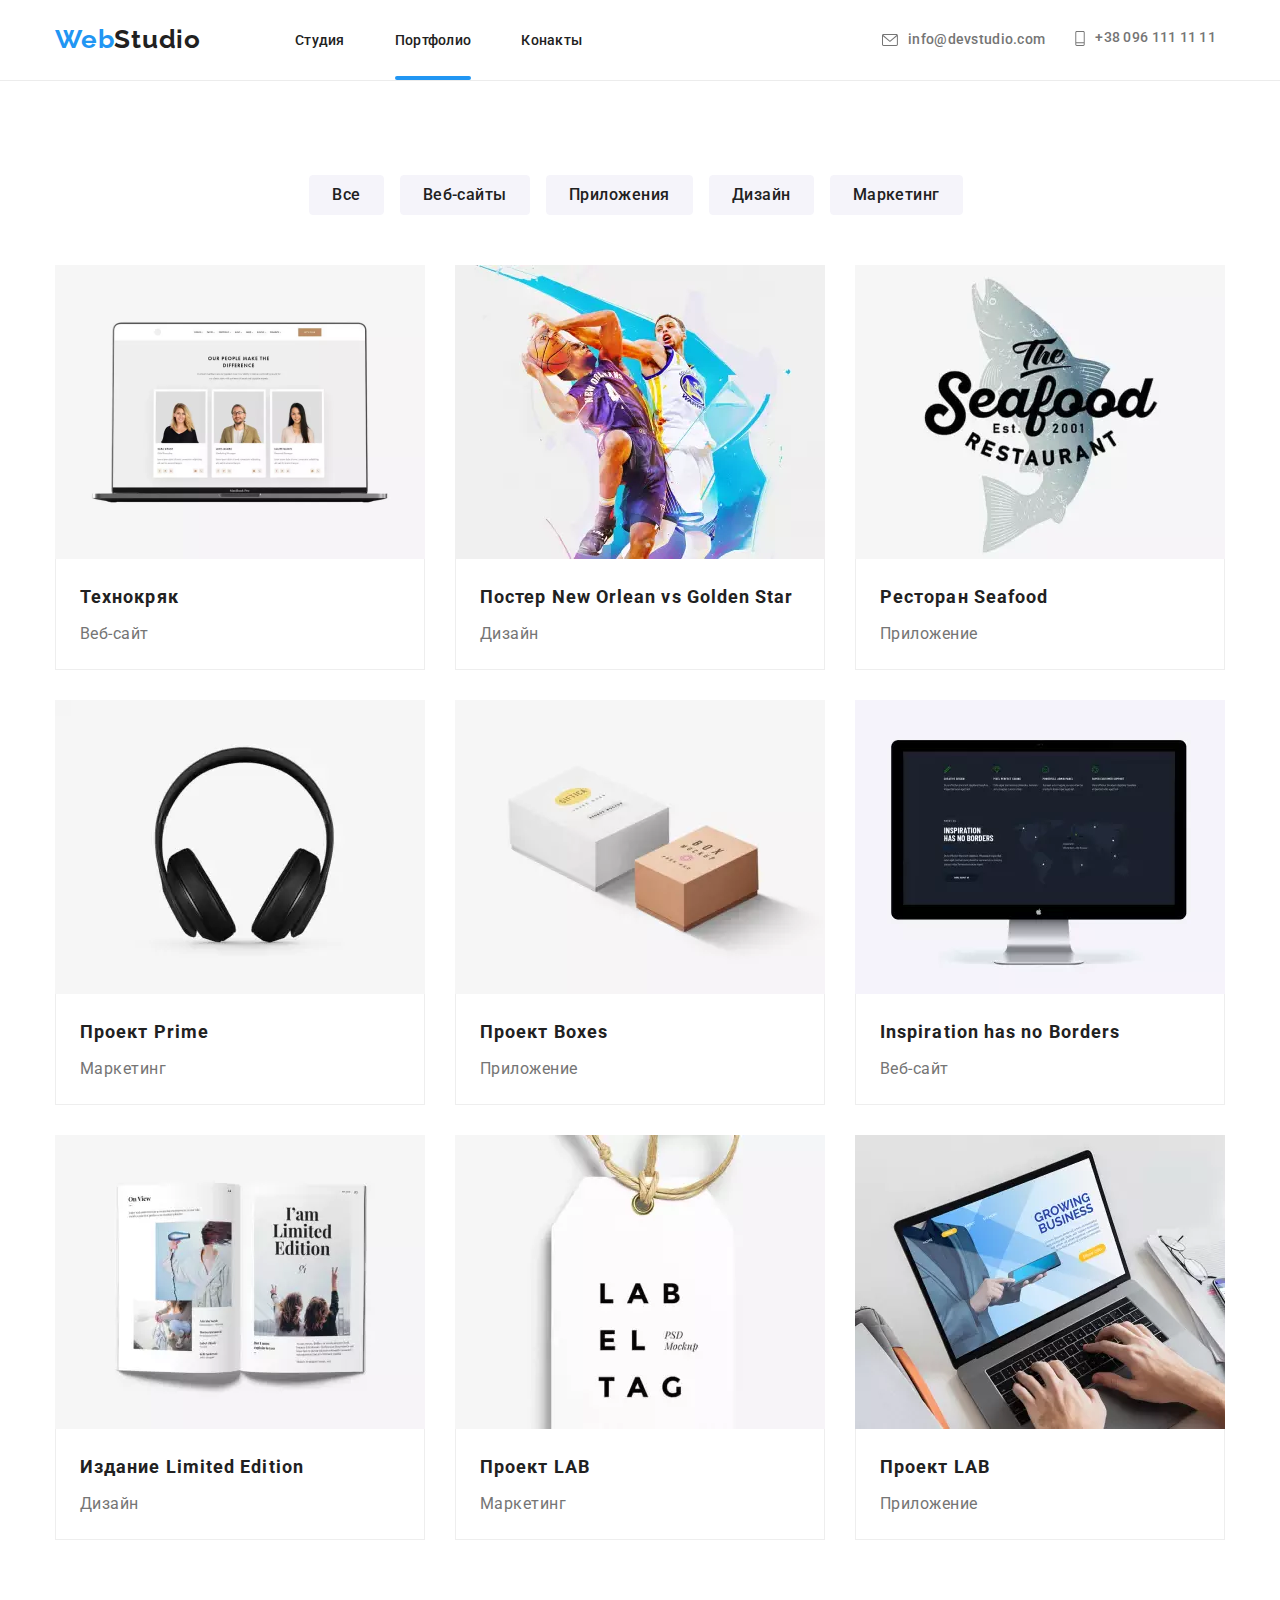
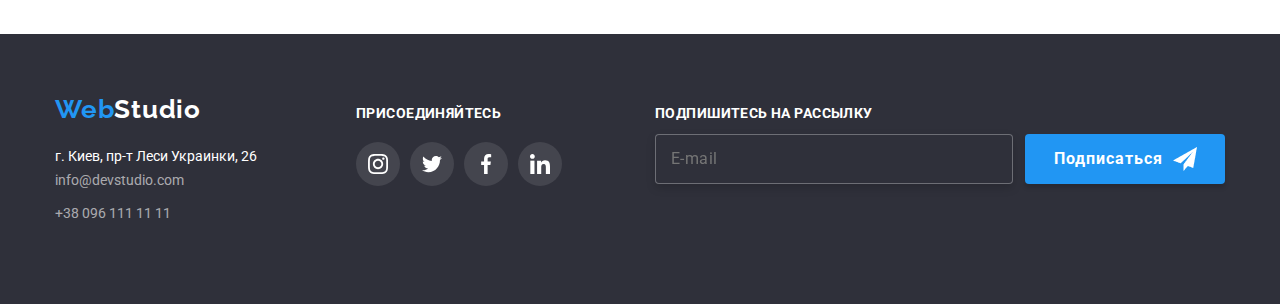
==== commit b42c8f34: "v" ====
--- a/portfolio.html
+++ b/portfolio.html
@@ -49,8 +49,7 @@
 
     <a class="page-logo link" href="./index.html"><span class="logo-color link">Web</span>Studio</a>
     <div class="menu-container" id="menu-container" data-menu>
-      <nav class="main-nav">
-        
+      <nav class="main-nav">  
         <!--Навигация на другие страницы-->
         <ul class="menu-container-list is-open">
           <li class="menu-container-item">
@@ -63,7 +62,6 @@
             <a class="menu-container-link nav link" href="">Конакты</a>
           </li>
         </ul>
-
         <!-- Контакты -->
         <ul class="menu-contacts">
           <li class="menu-mail">
@@ -85,12 +83,13 @@
     </div>
 
     <!-- КНОПКА-МЕНЮ-->
-    <button type="btn" class="menu-btn is-open" aria-expanded="false" aria-controls="menu-container" data-menu-button>
+    <button type="button" class="menu-btn is-open" aria-expanded="false" aria-controls="menu-container" data-menu-button>
       <svg width="40" height="40" aria-label="переключатель мобильного меню">
         <use class="icon-cross" href="./img/sprite.svg.svg#icon-cross"></use>
         <use class="icon-menu" href="./img/sprite.svg.svg#icon-menu"></use>
       </svg>
     </button>
+  </div>
 </header>
 <main>
     <!--Герой Портфолио-->
@@ -105,7 +104,7 @@
             <li ><button type="button" class="button-nav">Маркетинг</button></li>
         </ul>
         </div>  
-        <div class="container" class="carts">
+        <div class="container carts">
         <ul class="project-list">
             <li class="project-list-item">
                 <a href="" class="project-list-item link">
@@ -702,7 +701,7 @@
         </div>
         <!--ПОДПИШИТЕCЬ-->
         <div class="footer-mail">
-            <form></form>
+            <form>
             <p class="footer-social-title">Подпишитесь на рассылку</p>
             <div class="footer-mail-box">
                 <input class="footer-mail-input" type="email" name="mail" id="footer-mail" placeholder="E-mail" />
--- a/css/portfolio.min.css
+++ b/css/portfolio.min.css
@@ -1,2 +1,2 @@
-.visually-hidden{position:absolute !important;clip:rect(1px 1px 1px 1px);clip:rect(1px, 1px, 1px, 1px);padding:0 !important;border:0 !important;height:1px !important;width:1px !important;overflow:hidden}:root{--primary-text-color: #757575;--title-text-color: #212121;--accent-color: #2196f3;--primary-bg-color: #ffffff;--second-bg-color: #f5f4fa;--third-bg-color: #2f303a}html{box-sizing:border-box}*,*::before,*::after{box-sizing:inherit}body{font-family:"Roboto", sans-serif;font-weight:400;background-color:var(--primary-bg-color);color:var(--primary-text-color)}input{font-family:inherit}h1,h2,h3,h4,h5,h6,body,ul,li,p{padding:0;margin:0;list-style:none;border:none}h1{letter-spacing:0.06em}h2,h3{letter-spacing:0.03em}p{letter-spacing:0.03em}.link{text-decoration:none;padding:0;margin:0}img{display:block;max-width:100%;height:auto}.container{padding-left:15px;padding-right:15px;margin:0 auto}.container{width:100%;padding:0 15px}@media screen and (min-width: 320px) and (max-width: 767px){.container{width:100%;max-width:480px}}@media screen and (min-width: 768px) and (max-width: 1199px){.container{width:100%;max-width:768px}}@media screen and (min-width: 1200px){.container{width:100%;max-width:1200px}}.menu-container-link.nav.link{position:relative;display:inline-block;font-weight:500;font-size:14px;line-height:1.172;letter-spacing:0.02em;transition:250ms cubic-bezier(0.4, 0, 0.2, 1)}.menu-container-link-action.current::after{opacity:1}.menu-container-link-action::after{content:"";display:inline-block;align-items:center;position:absolute;opacity:0;left:0px;bottom:-8px;width:100%;height:4px;background-color:var(--accent-color);border-radius:2px;transform:scaleX(1);opacity:0;transition:2500ms cubic-bezier(0.4, 0, 0.2, 1)}.menu-container-link-action{position:relative}.menu-container-link-action.current::after{opacity:1}.menu-container-link-action.current{color:var(--accent-color)}.menu-container-link-action:hover::after,.menu-container-link-action:focus:after{transform:scaleX(0)}.header{position:relative;border-bottom:1px solid #ececec}.container-main{height:60px}@media screen and (min-width: 768px) and (max-width: 1199px){.container-main{height:80px}}@media screen and (min-width: 320px) and (max-width: 1199px){.container-main{display:flex;justify-content:space-between;align-items:center}}@media screen and (min-width: 1200px){.container-main{display:flex;align-items:center}}.menu-btn{display:inline-flex;margin:0px;padding:0px;border:none;background-color:transparent;transition:transform 500ms cubic-bezier(0.4, 0, 0.2, 1) 250ms}@media screen and (min-width: 768px){.menu-btn.is-open{display:none;transition:transform 250ms cubic-bezier(0.4, 0, 0.2, 1) 0ms}}.menu-btn .icon-menu{display:none}.menu-btn.is-open .icon-cross{display:none}.menu-btn.is-open .icon-menu{display:block}.menu-btn{transition:fill 250ms cubic-bezier(0.4, 0, 0.2, 1)}.menu-btn:hover{fill:var(--accent-color)}.menu-container{text-align:center;padding:60px 0;transition:transform 250ms cubic-bezier(0.4, 0, 0.2, 1)}@media screen and (max-width: 767px){.menu-container{background-color:var(--primary-bg-color);z-index:1}}.menu-container.is-open{display:block;transition:transform 250ms cubic-bezier(0.4, 0, 0.2, 1)}@media screen and (max-width: 767px){.menu-container{display:none;position:absolute;top:100%;left:0;width:100%}}@media screen and (min-width: 768px){.menu-container{display:flex;align-items:center}}@media screen and (min-width: 1200px){.main-nav{display:flex;align-items:center}}@media screen and (min-width: 768px) and (max-width: 1199px){.menu-container-list{display:flex;transition:background-color 250ms cubic-bezier(0.4, 0, 0.2, 1)}}@media screen and (max-width: 767px){.menu-container-item:not(:last-child){margin-bottom:40px}}@media screen and (min-width: 768px){.menu-container-item:not(:last-child){margin-right:50px}.menu-link{font-family:Roboto;font-style:normal;font-weight:500;font-size:14px;line-height:1.171;letter-spacing:0.02em;display:flex;align-items:center}.contact-item-svg-envelope:hover,.contact-item-svg-Mobile:hover,.contact-item-svg-envelope:focus,.contact-item-svg-Mobile:focus{fill:var(--accent-color)}.contact-item-svg-envelope{transition:fill 250ms cubic-bezier(0.4, 0, 0.2, 1)}.contact-item-svg-Mobile{transition:fill 250ms cubic-bezier(0.4, 0, 0.2, 1)}}@media screen and (min-width: 768px) and (min-width: 1200px){.menu-container-link{display:flex;font-size:18px;line-height:1.166;transition:transform 250ms cubic-bezier(0.4, 0, 0.2, 1)}}@media screen and (min-width: 768px){.menu-container-link.nav:hover,.menu-container-link.nav:focus{color:var(--accent-color)}.menu-container-link.nav{color:var(--title-text-color)}.main-nav{display:block;justify-content:center;align-items:center;transition:background-color 250ms cubic-bezier(0.4, 0, 0.2, 1)}}@media screen and (min-width: 768px) and (min-width: 768px) and (max-width: 1199px){.main-nav{display:flex;justify-content:space-between;align-items:center}.menu-contacts{margin-left:84px}.page-logo{margin-right:88px}}@media screen and (min-width: 768px) and (min-width: 1200px){.menu-contacts{margin-left:300px}}@media screen and (min-width: 768px) and (min-width: 1200px){.page-logo{margin-right:93px}}@media screen and (min-width: 768px) and (min-width: 1200px){.container-main{display:flex;height:80px}.menu-container{display:flex}.menu-container-list{display:flex}.main-nav{display:flex;align-items:center;justify-content:space-between;border:1px solid transparent;transition:background-color 250ms cubic-bezier(0.4, 0, 0.2, 1)}}@media screen and (min-width: 320px) and (max-width: 1199px){.menu-contacts{display:block;flex-wrap:wrap;cursor:pointer;transition:250ms cubic-bezier(0.4, 0, 0.2, 1)}}@media screen and (min-width: 1200px){.menu-contacts{display:flex;justify-content:center;align-items:center}}@media screen and (min-width: 320px) and (max-width: 767px){.menu-contacts{margin-top:60px}}@media screen and (min-width: 320px) and (max-width: 767px){.menu-mail{margin-bottom:16px}}@media screen and (min-width: 768px) and (max-width: 1999px){.menu-mail{margin-bottom:10px}.menu-contacts{padding-top:32px;margin-bottom:32px}}@media screen and (min-width: 1200px){.menu-mail{display:flex;align-items:center;margin-right:50px}.menu-contacts{padding-top:32px;margin-bottom:32px}}.menu-container-link.nav:hover,.menu-container-link.nav:focus{color:var(--accent-color)}.menu-container-link.nav{color:var(--title-text-color)}.contact-item-svg-envelope,.contact-item-svg-Mobile{margin-right:10px;fill:var(--primary-text-color);align-items:center}.contact-item-svg-envelope,.contact-item-svg-Mobile{margin-right:10px;fill:var(--primary-text-color)}.menu-link{color:var(--primary-text-color)}.menu-link:hover,.menu-link:focus{color:var(--accent-color)}@media screen and (min-width: 320px) and (max-width: 1999px){.page-logo{display:block;font-family:Raleway;font-style:normal;font-weight:700;font-size:24px;line-height:1.16;letter-spacing:0.03em;color:var(--title-text-color);text-decoration:none;margin-top:16px;margin-bottom:16px}.logo-color{font-family:Raleway;font-style:normal;font-weight:700;font-size:24px;line-height:1.16;letter-spacing:0.03em;color:var(--accent-color);text-align:center}}@media screen and (min-width: 1200px){.page-logo{font-size:26px;line-height:1.19;margin-top:24px;margin-bottom:25px}.logo-color{font-size:26px;line-height:1.19}}.header{position:relative;border-bottom:1px solid #ececec}@media screen and (min-width: 320px) and (max-width: 1199px){.portfolio{padding-top:60px;padding-bottom:60px}}@media screen and (min-width: 1200px){.portfolio{padding-top:94px;padding-bottom:94px}}.button-list{display:flex}@media screen and (min-width: 320px) and (max-width: 767px){.button-list{flex-wrap:wrap;margin-bottom:40px}}@media screen and (min-width: 768px){.button-list{justify-content:center;margin-bottom:30px}}.button-list-item:not(:last-child){margin-right:8px}@media screen and (min-width: 320px) and (max-width: 767px){.button-list-item:not(:nth-last-child(-n+2)){margin-bottom:15px}}@media screen and (min-width: 320px){.button-nav{font-family:inherit;font-style:normal;font-weight:500;font-size:16px;line-height:1.62;letter-spacing:0.03em;text-align:center;align-items:center;display:block;text-decoration:none;margin:0 auto;padding:6px 22px;cursor:pointer;color:var(--title-text-color);background-color:var(--second-bg-color);border:1px solid #f5f4fa;border-radius:4px;transition:250ms cubic-bezier(0.4, 0, 0.2, 1)}.button-nav:hover,.button-nav:focus,.button-nav:active{color:var(--primary-bg-color);background-color:var(--accent-color);box-shadow:0px 3px 1px rgba(0,0,0,0.1),0px 1px 2px rgba(0,0,0,0.08),0px 2px 2px rgba(0,0,0,0.12);border-radius:4px}.button-nav.current{color:var(--accent-color)}.button-nav .link{color:var(--title-text-color)}.container .carts{border:1px solid #eeeeee}.border{border:1px solid #eeeeee;border-top:none}.img-title{display:block;font-weight:700;font-style:normal;size:18px;line-height:2;letter-spacing:0.06em;padding-bottom:4px;padding-right:24px;padding-left:24px;padding-top:20px;color:var(--title-text-color)}.img-text{color:var(--primary-text-color);font-size:16px;line-height:1.87;font-weight:400;padding-bottom:20px;padding-right:24px;padding-left:24px;letter-spacing:0.03em}.overlay{position:absolute;top:0;left:0;width:100%;height:100%;padding:77px 24px;transform:translateY(100%);transition:transform 250ms cubic-bezier(0.4, 0, 0.2, 1),background-color 250ms cubic-bezier(0.4, 0, 0.2, 1);font-family:Roboto;font-style:normal;font-weight:400;font-size:18px;line-height:1.55;letter-spacing:0.03em;background-color:rgba(33,150,243,0.9);color:var(--primary-bg-color)}.project-list-overlay{position:relative;overflow:hidden}.project-list{display:flex;flex-wrap:wrap}}@media screen and (min-width: 320px) and (min-width: 768px){.project-list{justify-content:space-between}}@media screen and (min-width: 320px){.project-list-item{display:block;transition:box-shadow 250ms cubic-bezier(0.4, 0, 0.2, 1);outline:none;margin-bottom:30px}}@media screen and (min-width: 320px) and (min-width: 768px) and (max-width: 1199px){.project-list-item{box-sizing:border-box;padding-bottom:0px;padding-top:0px}}@media screen and (min-width: 320px) and (min-width: 768px) and (max-width: 1199px){.project-list-item{width:354px}}@media screen and (min-width: 320px) and (min-width: 1200px){.project-list-item{width:370px}}@media screen and (min-width: 320px){.project-list-item .project-list-item:hover .overlay,.project-list-item .project-list-item:focus .overlay{transform:translateY(0)}.project-list-item .project-list-item:hover,.project-list-item .project-list-item:focus{box-shadow:0px 1px 1px rgba(0,0,0,0.12),0px 4px 4px rgba(0,0,0,0.06),1px 4px 6px rgba(0,0,0,0.16);outline:none}}@media screen and (min-width: 320px) and (min-width: 768px) and (max-width: 1199px){.project-list-item .project-list-item:nth-child(even){margin-left:30px}}@media screen and (min-width: 320px) and (min-width: 320px) and (max-width: 767px){.project-list-item .project-list-item:not(:last-child){margin-bottom:30px}}@media screen and (min-width: 320px){.project-list-item .border{border:1px solid #eeeeee;border-top:none}.project-list-item .project-list-item::before{font-weight:400px;font-size:18px;line-height:1.55;letter-spacing:0.03em;color:var(--primary-bg-color);background:rgba(33,150,243,0.9);width:450px;height:294px;margin:0 auto;top:0;left:0;opacity:0}.project-list-item .project-list-item>.overlay:hover,.project-list-item .project-list-item>.overlay:focus{opacity:1;background:rgba(33,150,243,0.9)}}@media screen and (min-width: 1200px){.button-list{display:flex;justify-content:center;margin-bottom:50px}.button-list .button-nav{margin-right:8px}.button-list .button-nav:not(:last-child){margin-right:8}.button-nav{font-family:inherit;font-style:normal;font-size:16px;font-weight:500;line-height:1.625;text-align:center;align-items:center;display:block;text-decoration:none;margin:0 auto;padding-top:6px;padding-bottom:6px;padding-right:22px;padding-left:22px;cursor:pointer;color:var(--title-text-color);background-color:var(--second-bg-color);border:1px solid #f5f4fa;border-radius:4px;transition:background-color 250ms cubic-bezier(0.4, 0, 0.2, 1)}.button-nav:hover,.button-nav:focus,.button-nav:active{color:var(--primary-bg-color);background-color:var(--accent-color)}.button-nav.current{color:var(--accent-color)}.button-nav .link{color:var(--title-text-color)}.container .carts{border:1px solid #eeeeee}.img-title{display:block;color:var(--title-text-color);font-size:18px;line-height:2;font-weight:700;letter-spacing:0.06em;padding-bottom:4px;padding-right:24px;padding-left:24px;padding-top:20px}.img-text{color:var(--primary-text-color);font-size:16px;line-height:1.87;font-weight:400;padding-bottom:20px;padding-right:24px;padding-left:24px;letter-spacing:0.03em}.overlay{position:absolute;top:0;left:0;width:100%;height:100%;font-family:Roboto;font-style:normal;font-weight:400;font-size:18px;line-height:1.55;letter-spacing:0.03em;padding:49px 24px;transform:translateY(100%);transition:transform 250ms cubic-bezier(0.4, 0, 0.2, 1),background-color 250ms cubic-bezier(0.4, 0, 0.2, 1);background-color:rgba(33,150,243,0.9);color:var(--primary-bg-color)}.project-list-overlay{position:relative;overflow:hidden}.project-list{display:flex;flex-wrap:wrap}.project-list-item{width:370px;box-sizing:border-box;padding-bottom:0px;padding-top:0px;margin-right:30px;margin-bottom:30px}.project-list-item:nth-child(3n){margin-right:0}.project-list-item:nth-last-child(-n+3){margin-bottom:0}.project-list-item{display:block;transition:box-shadow 250ms cubic-bezier(0.4, 0, 0.2, 1);outline:none}.project-list-item:hover .overlay,.project-list-item:focus .overlay{transform:translateY(0)}.project-list-item:hover,.project-list-item:focus{box-shadow:0px 1px 1px rgba(0,0,0,0.12),0px 4px 4px rgba(0,0,0,0.06),1px 4px 6px rgba(0,0,0,0.16)}}@media screen and (min-width: 320px) and (max-width: 767px){.footer-title{padding-top:60px;padding-bottom:60px;background-color:var(--third-bg-color)}.footer-box{display:block;flex-direction:column;align-items:center}.footer-logo{display:block;font-family:Raleway;font-style:normal;font-weight:700;text-align:center;letter-spacing:0.03em;font-size:24px;line-height:1.16;color:var(--primary-bg-color);text-decoration:none;margin-bottom:20px}.logo-color{color:var(--accent-color)}.footer-address{font-family:Roboto;font-style:normal;font-weight:400;font-size:14px;line-height:1.71;letter-spacing:0.03em;text-align:center;color:var(--primary-bg-color)}.footer-address link{margin-bottom:8px}.footer-nav:not(:last-child){margin-bottom:8px}.footer-nav{display:block;font-family:Roboto;font-style:normal;font-weight:400;font-size:14px;line-height:1.71;letter-spacing:0.03em;text-align:center;color:rgba(255,255,255,0.6)}.footer-center{margin-top:60px}.join{font-weight:700;font-style:400;font-size:14px;line-height:1.14;letter-spacing:0.03em;text-align:center;letter-spacing:0.03em;text-transform:uppercase;color:var(--primary-bg-color);margin-bottom:20px}.social-list{display:flex;justify-content:center;margin-bottom:60px}.social-list-item:not(:last-child){margin-right:10px}.social-list-link{display:flex;justify-content:center;align-items:center;width:44px;height:44px;border-radius:50px;background:rgba(255,255,255,0.1);transition:250ms cubic-bezier(0.4, 0, 0.2, 1)}.social-list-link:hover,.social-list-link:focus{background-color:var(--accent-color)}.social-list-svg{width:20px;height:20px;transition:fill 250ms cubic-bezier(0.4, 0, 0.2, 1)}.social-list-svg{fill:var(--primary-bg-color)}.social-list-link:hover,.social-list-link:focus{background-color:var(--accent-color)}.footer-mail{width:100%}.footer-mail-box{display:flex;flex-wrap:wrap}.footer-social-title{display:flex;flex-direction:row;align-items:center;flex-direction:column;font-style:400;font-weight:700;font-size:14px;line-height:1.14px;letter-spacing:0.03em;text-transform:uppercase;margin-bottom:20px;color:var(--primary-bg-color)}.footer-mail-input{display:flex;align-items:center;justify-content:center;font-family:"Roboto";font-style:normal;font-weight:normal;font-size:16px;line-height:1.25;letter-spacing:0.03em;border:1px solid rgba(255,255,255,0.3);box-sizing:border-box;filter:drop-shadow(0px 4px 4px rgba(0,0,0,0.15));border-radius:4px;width:450px;height:50px;padding:16px 15px;margin-bottom:20px;background-color:#2f303a;color:rgba(255,255,255,0.6)}.footer-mail-btn{display:block;font-family:"Roboto";font-style:400;font-weight:700;font-size:16px;line-height:1.87;letter-spacing:0.06em;width:200px;color:var(--primary-bg-color);background:var(--accent-color);box-shadow:0px 4px 4px rgba(0,0,0,0.15);border-radius:4px;padding:10px 62px 10px 29px;align-items:center;text-align:center;margin:auto;border:none;background-image:url("../img/send.png");background-repeat:no-repeat;background-position:center right 28px;cursor:pointer}}@media screen and (min-width: 768px) and (max-width: 1199px){.footer-title{padding-top:60px;padding-bottom:60px;background-color:var(--third-bg-color)}.footer-box{display:flex;flex-wrap:wrap;align-items:baseline}.footer-left{align-items:center;margin-left:61px;margin-right:165px;margin-bottom:60px}.footer-logo{display:block;font-family:Raleway;font-style:normal;font-weight:700;text-align:center;letter-spacing:0.03em;font-size:24px;line-height:1.16;color:var(--primary-bg-color);text-decoration:none;margin-bottom:20px}.footer-address{font-family:Roboto;font-style:normal;font-weight:400;font-size:14px;line-height:1.71;letter-spacing:0.03em;text-align:center;color:var(--primary-bg-color)}.footer-address link{margin-bottom:8px}.footer-nav:not(:last-child){margin-bottom:8px}.footer-nav{display:block;font-family:Roboto;font-style:normal;font-weight:400;font-size:14px;line-height:1.71;letter-spacing:0.03em;text-align:center;color:rgba(255,255,255,0.6)}.join{font-weight:700;font-style:400;font-size:14px;line-height:1.14;letter-spacing:0.03em;text-align:center;letter-spacing:0.03em;text-transform:uppercase;color:var(--primary-bg-color);margin-bottom:20px}.social-list{display:flex;justify-content:center;margin-bottom:60px}.social-list-item:not(:last-child){margin-right:10px}.social-list-link{display:flex;justify-content:center;align-items:center;width:44px;height:44px;border-radius:50px;background:rgba(255,255,255,0.1);transition:fill 250ms cubic-bezier(0.4, 0, 0.2, 1);transition:250ms cubic-bezier(0.4, 0, 0.2, 1)}.social-list-svg{width:20px;height:20px;transition:fill 250ms cubic-bezier(0.4, 0, 0.2, 1)}.social-list-svg{fill:var(--primary-bg-color)}.social-list-link:hover,.social-list-link:focus{background-color:var(--accent-color)}.footer-mail{width:100%}.footer-mail-box{display:flex;flex-direction:column;align-items:center}.footer-social-title{text-align:center;font-style:400;font-weight:700;font-size:14px;line-height:1.14px;letter-spacing:0.03em;text-transform:uppercase;margin-bottom:20px;color:var(--primary-bg-color)}.footer-mail-input{display:flex;align-items:center;justify-content:center;font-family:"Roboto";font-style:normal;font-weight:normal;font-size:16px;line-height:1.25;letter-spacing:0.03em;border:1px solid rgba(255,255,255,0.3);box-sizing:border-box;filter:drop-shadow(0px 4px 4px rgba(0,0,0,0.15));border-radius:4px;width:450px;height:50px;padding:16px 15px;margin-bottom:20px;background-color:#2f303a;color:rgba(255,255,255,0.6)}.footer-mail-btn{display:block;font-family:"Roboto";font-style:400;font-weight:700;font-size:16px;line-height:1.87;letter-spacing:0.06em;width:200px;color:var(--primary-bg-color);background:var(--accent-color);box-shadow:0px 4px 4px rgba(0,0,0,0.15);border-radius:4px;padding:10px 62px 10px 29px;align-items:center;text-align:center;border:none;background-image:url("../img/send.png");background-repeat:no-repeat;background-position:center right 28px;cursor:pointer}}@media screen and (min-width: 1200px){.footer-title{padding-top:60px;padding-bottom:60px;background-color:var(--third-bg-color)}.footer-box{display:flex;align-items:baseline}.footer-left{display:flex;flex-direction:column;width:231px;margin-right:70px}.footer-center{display:flex;flex-direction:column;margin-top:12px}.join{font-weight:700;font-style:400;font-size:14px;line-height:1.14;letter-spacing:0.03em;text-transform:uppercase;margin-bottom:20px;color:var(--primary-bg-color);background:var(--third-bg-color)}.social-list{display:flex;justify-content:space-between}.social-list-item:not(:last-child){margin-right:10px}.social-list-link{display:flex;justify-content:center;align-items:center;width:44px;height:44px;border-radius:50px;background:rgba(255,255,255,0.1);transition:fill 250ms cubic-bezier(0.4, 0, 0.2, 1);transition:250ms cubic-bezier(0.4, 0, 0.2, 1)}.social-list-link:hover,.social-list-link:focus{background-color:var(--accent-color)}.social-list-svg{width:20px;height:20px;transition:fill 250ms cubic-bezier(0.4, 0, 0.2, 1)}.social-list-svg{fill:var(--primary-bg-color)}.social-list-link:hover,.social-list-link:focus{background-color:var(--accent-color)}.footer-logo{display:block;font-family:Raleway;font-style:normal;font-weight:700;letter-spacing:0.03em;font-size:26px;line-height:1.19;color:var(--primary-bg-color);text-decoration:none;margin-bottom:20px}}@media screen and (min-width: 1200px) and (min-width: 1200px){.footer-logo{font-size:26px;line-height:1.192}}@media screen and (min-width: 1200px){.logo-color{color:var(--accent-color)}.footer-address{font-family:Roboto;font-style:normal;font-weight:400;font-size:14px;line-height:1.71;margin-bottom:9px;color:var(--primary-bg-color)}.footer-nav{font-family:Roboto;font-style:normal;font-weight:400;font-size:14px;line-height:1.71;display:block;margin-bottom:9px;color:rgba(255,255,255,0.6)}.footer-mail{display:flex;flex-direction:column;margin-left:93px}.footer-social-title{font-style:400;font-weight:700;font-size:14px;line-height:1.14px;letter-spacing:0.03em;text-transform:uppercase;margin-bottom:20px;color:var(--primary-bg-color)}.footer-mail-box{display:flex;justify-content:flex-end}.footer-mail-input{font-family:"Roboto";font-style:normal;font-weight:normal;font-size:16px;line-height:1.25;letter-spacing:0.03em;border:1px solid rgba(255,255,255,0.3);box-sizing:border-box;filter:drop-shadow(0px 4px 4px rgba(0,0,0,0.15));border-radius:4px;width:358px;height:50px;padding:16px 15px;background-color:#2f303a;color:rgba(255,255,255,0.6)}.footer-mail-btn{display:block;font-family:"Roboto";font-style:400;font-weight:700;font-size:16px;line-height:1.87;letter-spacing:0.06em;width:200px;color:var(--primary-bg-color);background:var(--accent-color);box-shadow:0px 4px 4px rgba(0,0,0,0.15);border-radius:4px;padding:10px 62px 10px 29px;border:none;background-image:url("../img/send.png");background-repeat:no-repeat;background-position:center right 28px;cursor:pointer;margin-left:12px}}
+.visually-hidden{position:absolute !important;clip:rect(1px 1px 1px 1px);clip:rect(1px, 1px, 1px, 1px);padding:0 !important;border:0 !important;height:1px !important;width:1px !important;overflow:hidden}:root{--primary-text-color: #757575;--title-text-color: #212121;--accent-color: #2196f3;--primary-bg-color: #ffffff;--second-bg-color: #f5f4fa;--third-bg-color: #2f303a}html{box-sizing:border-box}*,*::before,*::after{box-sizing:inherit}body{font-family:"Roboto", sans-serif;font-weight:400;background-color:var(--primary-bg-color);color:var(--primary-text-color)}input{font-family:inherit}h1,h2,h3,h4,h5,h6,body,ul,li,p{padding:0;margin:0;list-style:none;border:none}h1{letter-spacing:0.06em}h2,h3{letter-spacing:0.03em}p{letter-spacing:0.03em}.link{text-decoration:none;padding:0;margin:0}img{display:block;max-width:100%;height:auto}.container{padding-left:15px;padding-right:15px;margin:0 auto}.container{width:100%;padding:0 15px}@media screen and (min-width: 320px) and (max-width: 767px){.container{width:100%;max-width:480px}}@media screen and (min-width: 768px) and (max-width: 1199px){.container{width:100%;max-width:768px}}@media screen and (min-width: 1200px){.container{width:100%;max-width:1200px}}.menu-container-link.nav.link{position:relative;display:inline-block;font-weight:500;font-size:14px;line-height:1.172;letter-spacing:0.02em;transition:250ms cubic-bezier(0.4, 0, 0.2, 1)}.menu-container-link-action.current::after{opacity:1}.menu-container-link-action::after{content:"";display:inline-block;align-items:center;position:absolute;opacity:0;left:0px;bottom:-8px;width:100%;height:4px;background-color:var(--accent-color);border-radius:2px;opacity:0;transition:2500ms cubic-bezier(0.4, 0, 0.2, 1)}@media screen and (min-width: 768px){.menu-container-link-action::after{bottom:-32px}}.menu-container-link-action{position:relative}.menu-container-link-action.current::after{opacity:1}.menu-container-link-action.current{color:var(--accent-color)}.header{position:relative;border-bottom:1px solid #ececec}.container-main{height:60px}@media screen and (min-width: 768px) and (max-width: 1199px){.container-main{height:80px}}@media screen and (min-width: 320px) and (max-width: 1199px){.container-main{display:flex;justify-content:space-between;align-items:center}}@media screen and (min-width: 1200px){.container-main{display:flex;align-items:center}}.menu-btn{display:inline-flex;margin:0px;padding:0px;border:none;background-color:transparent;transition:transform 500ms cubic-bezier(0.4, 0, 0.2, 1) 250ms;overflow-y:scroll}@media screen and (min-width: 768px){.menu-btn.is-open{display:none;transition:transform 250ms cubic-bezier(0.4, 0, 0.2, 1) 0ms}}.menu-btn .icon-menu{display:none}.menu-btn.is-open .icon-cross{display:none;opacity:0;pointer-events:none}.menu-btn.is-open .icon-menu{display:block}.menu-btn{transition:fill 250ms cubic-bezier(0.4, 0, 0.2, 1)}.menu-btn:hover{fill:var(--accent-color)}.menu-container{text-align:center;transition:transform 250ms cubic-bezier(0.4, 0, 0.2, 1)}@media screen and (max-width: 767px){.menu-container{background-color:var(--primary-bg-color);z-index:1;padding:60px 0;overflow-y:scroll}}.menu-container.is-open{display:block;transition:transform 250ms cubic-bezier(0.4, 0, 0.2, 1)}@media screen and (max-width: 767px){.menu-container{display:none;position:absolute;top:100%;left:0;width:100%}}@media screen and (min-width: 768px){.menu-container{display:flex;align-items:center}}@media screen and (min-width: 1200px){.main-nav{display:flex;align-items:center}}@media screen and (min-width: 768px) and (max-width: 1199px){.menu-container-list{display:flex;transition:background-color 250ms cubic-bezier(0.4, 0, 0.2, 1)}}@media screen and (max-width: 767px){.menu-container-item:not(:last-child){margin-bottom:40px}}@media screen and (min-width: 768px){.menu-container-item:not(:last-child){margin-right:50px}.menu-link{font-family:Roboto;font-style:normal;font-weight:500;font-size:14px;line-height:1.171;letter-spacing:0.02em;display:flex;align-items:center}.contact-item-svg-envelope:hover,.contact-item-svg-Mobile:hover,.contact-item-svg-envelope:focus,.contact-item-svg-Mobile:focus{fill:var(--accent-color)}.contact-item-svg-envelope{transition:fill 250ms cubic-bezier(0.4, 0, 0.2, 1)}.contact-item-svg-Mobile{transition:fill 250ms cubic-bezier(0.4, 0, 0.2, 1)}}@media screen and (min-width: 768px) and (min-width: 1200px){.menu-container-link{display:flex;font-size:18px;line-height:1.166;transition:transform 250ms cubic-bezier(0.4, 0, 0.2, 1)}}@media screen and (min-width: 768px){.menu-container-link.nav:hover,.menu-container-link.nav:focus{color:var(--accent-color)}.menu-container-link.nav{color:var(--title-text-color)}.main-nav{display:block;justify-content:center;align-items:center;transition:background-color 250ms cubic-bezier(0.4, 0, 0.2, 1)}}@media screen and (min-width: 768px) and (min-width: 768px) and (max-width: 1199px){.main-nav{display:flex;justify-content:space-between;align-items:center}.menu-contacts{margin-left:84px}.page-logo{margin-right:88px}}@media screen and (min-width: 768px) and (min-width: 1200px){.menu-contacts{margin-left:300px}}@media screen and (min-width: 768px) and (min-width: 1200px){.page-logo{margin-right:93px}}@media screen and (min-width: 768px) and (min-width: 1200px){.container-main{display:flex;height:80px}.menu-container{display:flex}.menu-container-list{display:flex}.main-nav{display:flex;align-items:center;justify-content:space-between;border:1px solid transparent;transition:background-color 250ms cubic-bezier(0.4, 0, 0.2, 1)}}@media screen and (min-width: 320px) and (max-width: 1199px){.menu-contacts{display:block;flex-wrap:wrap;cursor:pointer;transition:250ms cubic-bezier(0.4, 0, 0.2, 1)}}@media screen and (min-width: 1200px){.menu-contacts{cursor:pointer;display:flex;justify-content:center;align-items:center}}@media screen and (min-width: 320px) and (max-width: 767px){.menu-contacts{margin-top:60px}}@media screen and (min-width: 320px) and (max-width: 767px){.menu-mail{margin-bottom:16px}}@media screen and (min-width: 768px) and (max-width: 1199px){.menu-mail{margin-bottom:10px}.menu-contacts{padding-top:32px;margin-bottom:32px}}@media screen and (min-width: 1200px){.menu-mail{display:flex;align-items:center;margin-right:30px}.menu-contacts{padding-top:32px;margin-bottom:32px}}.menu-container-link.nav:hover,.menu-container-link.nav:focus{color:var(--accent-color)}.menu-container-link.nav{color:var(--title-text-color)}.contact-item-svg-envelope,.contact-item-svg-Mobile{margin-right:10px;fill:var(--primary-text-color);transition:color 250ms cubic-bezier(0.4, 0, 0.2, 1)}.menu-link{display:inline-flex;align-items:center;font-style:normal;font-size:14px;font-weight:500;line-height:1.14;letter-spacing:0.02em;color:var(--primary-text-color);transition:color 250ms cubic-bezier(0.4, 0, 0.2, 1)}.menu-link:hover,.menu-link:focus{color:var(--accent-color)}@media screen and (min-width: 320px) and (max-width: 1999px){.page-logo{display:block;font-family:Raleway;font-style:normal;font-weight:700;font-size:24px;line-height:1.16;letter-spacing:0.03em;color:var(--title-text-color);text-decoration:none;margin-top:16px;margin-bottom:16px}.logo-color{font-family:Raleway;font-style:normal;font-weight:700;font-size:24px;line-height:1.16;letter-spacing:0.03em;color:var(--accent-color);text-align:center}}@media screen and (min-width: 1200px){.page-logo{font-size:26px;line-height:1.19;margin-top:24px;margin-bottom:25px}.logo-color{font-size:26px;line-height:1.19}}.header{position:relative;border-bottom:1px solid #ececec}@media screen and (min-width: 320px) and (max-width: 1199px){.portfolio{padding-top:60px;padding-bottom:60px}}@media screen and (min-width: 1200px){.portfolio{padding-top:94px;padding-bottom:94px}}.button-list{display:flex}@media screen and (min-width: 320px) and (max-width: 767px){.button-list{flex-wrap:wrap;margin-bottom:40px}}@media screen and (min-width: 768px){.button-list{justify-content:center;margin-bottom:30px}}.button-list-item:not(:last-child){margin-right:8px}@media screen and (min-width: 320px) and (max-width: 767px){.button-list-item:not(:nth-last-child(-n+2)){margin-bottom:15px}}@media screen and (min-width: 320px){.button-nav{font-family:inherit;font-style:normal;font-weight:500;font-size:16px;line-height:1.62;letter-spacing:0.03em;text-align:center;align-items:center;display:block;text-decoration:none;margin:0 auto;padding:6px 22px;cursor:pointer;color:var(--title-text-color);background-color:var(--second-bg-color);border:1px solid #f5f4fa;border-radius:4px;transition:250ms cubic-bezier(0.4, 0, 0.2, 1)}.button-nav:hover,.button-nav:focus,.button-nav:active{color:var(--primary-bg-color);background-color:var(--accent-color);box-shadow:0px 3px 1px rgba(0,0,0,0.1),0px 1px 2px rgba(0,0,0,0.08),0px 2px 2px rgba(0,0,0,0.12);border-radius:4px}.button-nav.current{color:var(--accent-color)}.button-nav .link{color:var(--title-text-color)}.container .carts{border:1px solid #eeeeee}.border{border:1px solid #eeeeee;border-top:none}.img-title{display:block;font-weight:700;font-style:normal;size:18px;line-height:2;letter-spacing:0.06em;padding-bottom:4px;padding-right:24px;padding-left:24px;padding-top:20px;color:var(--title-text-color)}.img-text{color:var(--primary-text-color);font-size:16px;line-height:1.87;font-weight:400;padding-bottom:20px;padding-right:24px;padding-left:24px;letter-spacing:0.03em}.overlay{position:absolute;top:0;left:0;width:100%;height:100%;padding:77px 24px;transform:translateY(100%);transition:transform 250ms cubic-bezier(0.4, 0, 0.2, 1),background-color 250ms cubic-bezier(0.4, 0, 0.2, 1);font-family:Roboto;font-style:normal;font-weight:400;font-size:18px;line-height:1.55;letter-spacing:0.03em;background-color:rgba(33,150,243,0.9);color:var(--primary-bg-color)}.project-list-overlay{position:relative;overflow:hidden}.project-list{display:flex;flex-wrap:wrap}}@media screen and (min-width: 320px) and (min-width: 768px){.project-list{justify-content:space-between}}@media screen and (min-width: 320px){.project-list-item{display:block;transition:box-shadow 250ms cubic-bezier(0.4, 0, 0.2, 1);outline:none;margin-bottom:30px}}@media screen and (min-width: 320px) and (min-width: 768px) and (max-width: 1199px){.project-list-item{box-sizing:border-box;padding-bottom:0px;padding-top:0px}}@media screen and (min-width: 320px) and (min-width: 768px) and (max-width: 1199px){.project-list-item{width:354px}}@media screen and (min-width: 320px) and (min-width: 1200px){.project-list-item{width:370px}}@media screen and (min-width: 320px){.project-list-item .project-list-item:hover .overlay,.project-list-item .project-list-item:focus .overlay{transform:translateY(0)}.project-list-item .project-list-item:hover,.project-list-item .project-list-item:focus{box-shadow:0px 1px 1px rgba(0,0,0,0.12),0px 4px 4px rgba(0,0,0,0.06),1px 4px 6px rgba(0,0,0,0.16);outline:none}}@media screen and (min-width: 320px) and (min-width: 768px) and (max-width: 1199px){.project-list-item .project-list-item:nth-child(even){margin-left:30px}}@media screen and (min-width: 320px) and (min-width: 320px) and (max-width: 767px){.project-list-item .project-list-item:not(:last-child){margin-bottom:30px}}@media screen and (min-width: 320px){.project-list-item .border{border:1px solid #eeeeee;border-top:none}.project-list-item .project-list-item::before{font-weight:400px;font-size:18px;line-height:1.55;letter-spacing:0.03em;color:var(--primary-bg-color);background:rgba(33,150,243,0.9);width:450px;height:294px;margin:0 auto;top:0;left:0;opacity:0}.project-list-item .project-list-item>.overlay:hover,.project-list-item .project-list-item>.overlay:focus{opacity:1;background:rgba(33,150,243,0.9)}}@media screen and (min-width: 1200px){.button-list{display:flex;justify-content:center;margin-bottom:50px}.button-list .button-nav{margin-right:8px}.button-list .button-nav:not(:last-child){margin-right:8}.button-nav{font-family:inherit;font-style:normal;font-size:16px;font-weight:500;line-height:1.625;text-align:center;align-items:center;display:block;text-decoration:none;margin:0 auto;padding-top:6px;padding-bottom:6px;padding-right:22px;padding-left:22px;cursor:pointer;color:var(--title-text-color);background-color:var(--second-bg-color);border:1px solid #f5f4fa;border-radius:4px;transition:background-color 250ms cubic-bezier(0.4, 0, 0.2, 1)}.button-nav:hover,.button-nav:focus,.button-nav:active{color:var(--primary-bg-color);background-color:var(--accent-color)}.button-nav.current{color:var(--accent-color)}.button-nav .link{color:var(--title-text-color)}.container .carts{border:1px solid #eeeeee}.img-title{display:block;color:var(--title-text-color);font-size:18px;line-height:2;font-weight:700;letter-spacing:0.06em;padding-bottom:4px;padding-right:24px;padding-left:24px;padding-top:20px}.img-text{color:var(--primary-text-color);font-size:16px;line-height:1.87;font-weight:400;padding-bottom:20px;padding-right:24px;padding-left:24px;letter-spacing:0.03em}.overlay{position:absolute;top:0;left:0;width:100%;height:100%;font-family:Roboto;font-style:normal;font-weight:400;font-size:18px;line-height:1.55;letter-spacing:0.03em;padding:49px 24px;transform:translateY(100%);transition:transform 250ms cubic-bezier(0.4, 0, 0.2, 1),background-color 250ms cubic-bezier(0.4, 0, 0.2, 1);background-color:rgba(33,150,243,0.9);color:var(--primary-bg-color)}.project-list-overlay{position:relative;overflow:hidden}.project-list{display:flex;flex-wrap:wrap}.project-list-item{width:370px;box-sizing:border-box;padding-bottom:0px;padding-top:0px;margin-right:30px;margin-bottom:30px}.project-list-item:nth-child(3n){margin-right:0}.project-list-item:nth-last-child(-n+3){margin-bottom:0}.project-list-item{display:block;transition:box-shadow 250ms cubic-bezier(0.4, 0, 0.2, 1);outline:none}.project-list-item:hover .overlay,.project-list-item:focus .overlay{transform:translateY(0)}.project-list-item:hover,.project-list-item:focus{box-shadow:0px 1px 1px rgba(0,0,0,0.12),0px 4px 4px rgba(0,0,0,0.06),1px 4px 6px rgba(0,0,0,0.16)}}@media screen and (min-width: 320px) and (max-width: 767px){.footer-title{padding-top:60px;padding-bottom:60px;background-color:var(--third-bg-color)}.footer-box{display:block;flex-direction:column;align-items:center}.footer-logo{display:block;font-family:Raleway;font-style:normal;font-weight:700;text-align:center;letter-spacing:0.03em;font-size:24px;line-height:1.16;color:var(--primary-bg-color);text-decoration:none;margin-bottom:20px}.logo-color{color:var(--accent-color)}.footer-address{font-family:Roboto;font-style:normal;font-weight:400;font-size:14px;line-height:1.71;letter-spacing:0.03em;text-align:center;color:var(--primary-bg-color)}.footer-address link{margin-bottom:8px}.footer-nav:not(:last-child){margin-bottom:8px}.footer-nav{display:block;font-family:Roboto;font-style:normal;font-weight:400;font-size:14px;line-height:1.71;letter-spacing:0.03em;text-align:center;color:rgba(255,255,255,0.6)}.footer-center{margin-top:60px}.join{font-weight:700;font-style:400;font-size:14px;line-height:1.14;letter-spacing:0.03em;text-align:center;letter-spacing:0.03em;text-transform:uppercase;color:var(--primary-bg-color);margin-bottom:20px}.social-list{display:flex;justify-content:center;margin-bottom:60px}.social-list-item:not(:last-child){margin-right:10px}.social-list-link{display:flex;justify-content:center;align-items:center;width:44px;height:44px;border-radius:50px;background:rgba(255,255,255,0.1);transition:250ms cubic-bezier(0.4, 0, 0.2, 1)}.social-list-link:hover,.social-list-link:focus{background-color:var(--accent-color)}.social-list-svg{width:20px;height:20px;transition:fill 250ms cubic-bezier(0.4, 0, 0.2, 1)}.social-list-svg{fill:var(--primary-bg-color)}.social-list-link:hover,.social-list-link:focus{background-color:var(--accent-color)}.footer-mail{width:100%}.footer-mail-box{display:flex;flex-wrap:wrap}.footer-social-title{display:flex;flex-direction:row;align-items:center;flex-direction:column;font-style:400;font-weight:700;font-size:14px;line-height:1.14px;letter-spacing:0.03em;text-transform:uppercase;margin-bottom:20px;color:var(--primary-bg-color)}.footer-mail-input{display:flex;align-items:center;justify-content:center;font-family:"Roboto";font-style:normal;font-weight:normal;font-size:16px;line-height:1.25;letter-spacing:0.03em;border:1px solid rgba(255,255,255,0.3);box-sizing:border-box;filter:drop-shadow(0px 4px 4px rgba(0,0,0,0.15));border-radius:4px;width:450px;height:50px;padding:16px 15px;margin-bottom:20px;background-color:#2f303a;color:rgba(255,255,255,0.6)}.footer-mail-btn{display:block;font-family:"Roboto";font-style:400;font-weight:700;font-size:16px;line-height:1.87;letter-spacing:0.06em;width:200px;color:var(--primary-bg-color);background:var(--accent-color);box-shadow:0px 4px 4px rgba(0,0,0,0.15);border-radius:4px;padding:10px 62px 10px 29px;align-items:center;text-align:center;margin:auto;border:none;background-image:url("../img/send.png");background-repeat:no-repeat;background-position:center right 28px;cursor:pointer}}@media screen and (min-width: 768px) and (max-width: 1199px){.footer-title{padding-top:60px;padding-bottom:60px;background-color:var(--third-bg-color)}.footer-box{display:flex;flex-wrap:wrap;align-items:baseline}.footer-left{align-items:center;margin-left:61px;margin-right:165px;margin-bottom:60px}.footer-logo{display:block;font-family:Raleway;font-style:normal;font-weight:700;text-align:center;letter-spacing:0.03em;font-size:24px;line-height:1.16;color:var(--primary-bg-color);text-decoration:none;margin-bottom:20px}.footer-address{font-family:Roboto;font-style:normal;font-weight:400;font-size:14px;line-height:1.71;letter-spacing:0.03em;text-align:center;color:var(--primary-bg-color)}.footer-address link{margin-bottom:8px}.footer-nav:not(:last-child){margin-bottom:8px}.footer-nav{display:block;font-family:Roboto;font-style:normal;font-weight:400;font-size:14px;line-height:1.71;letter-spacing:0.03em;text-align:center;color:rgba(255,255,255,0.6)}.join{font-weight:700;font-style:400;font-size:14px;line-height:1.14;letter-spacing:0.03em;text-align:center;letter-spacing:0.03em;text-transform:uppercase;color:var(--primary-bg-color);margin-bottom:20px}.social-list{display:flex;justify-content:center;margin-bottom:60px}.social-list-item:not(:last-child){margin-right:10px}.social-list-link{display:flex;justify-content:center;align-items:center;width:44px;height:44px;border-radius:50px;background:rgba(255,255,255,0.1);transition:fill 250ms cubic-bezier(0.4, 0, 0.2, 1);transition:250ms cubic-bezier(0.4, 0, 0.2, 1)}.social-list-svg{width:20px;height:20px;transition:fill 250ms cubic-bezier(0.4, 0, 0.2, 1)}.social-list-svg{fill:var(--primary-bg-color)}.social-list-link:hover,.social-list-link:focus{background-color:var(--accent-color)}.footer-mail{width:100%}.footer-mail-box{display:flex;flex-direction:column;align-items:center}.footer-social-title{text-align:center;font-style:400;font-weight:700;font-size:14px;line-height:1.14px;letter-spacing:0.03em;text-transform:uppercase;margin-bottom:20px;color:var(--primary-bg-color)}.footer-mail-input{display:flex;align-items:center;justify-content:center;font-family:"Roboto";font-style:normal;font-weight:normal;font-size:16px;line-height:1.25;letter-spacing:0.03em;border:1px solid rgba(255,255,255,0.3);box-sizing:border-box;filter:drop-shadow(0px 4px 4px rgba(0,0,0,0.15));border-radius:4px;width:450px;height:50px;padding:16px 15px;margin-bottom:20px;background-color:#2f303a;color:rgba(255,255,255,0.6)}.footer-mail-btn{display:block;font-family:"Roboto";font-style:400;font-weight:700;font-size:16px;line-height:1.87;letter-spacing:0.06em;width:200px;color:var(--primary-bg-color);background:var(--accent-color);box-shadow:0px 4px 4px rgba(0,0,0,0.15);border-radius:4px;padding:10px 62px 10px 29px;align-items:center;text-align:center;border:none;background-image:url("../img/send.png");background-repeat:no-repeat;background-position:center right 28px;cursor:pointer}}@media screen and (min-width: 1200px){.footer-title{padding-top:60px;padding-bottom:60px;background-color:var(--third-bg-color)}.footer-box{display:flex;align-items:baseline}.footer-left{display:flex;flex-direction:column;width:231px;margin-right:70px}.footer-center{display:flex;flex-direction:column;margin-top:12px}.join{font-weight:700;font-style:400;font-size:14px;line-height:1.14;letter-spacing:0.03em;text-transform:uppercase;margin-bottom:20px;color:var(--primary-bg-color);background:var(--third-bg-color)}.social-list{display:flex;justify-content:space-between}.social-list-item:not(:last-child){margin-right:10px}.social-list-link{display:flex;justify-content:center;align-items:center;width:44px;height:44px;border-radius:50px;background:rgba(255,255,255,0.1);transition:fill 250ms cubic-bezier(0.4, 0, 0.2, 1);transition:250ms cubic-bezier(0.4, 0, 0.2, 1)}.social-list-link:hover,.social-list-link:focus{background-color:var(--accent-color)}.social-list-svg{width:20px;height:20px;transition:fill 250ms cubic-bezier(0.4, 0, 0.2, 1)}.social-list-svg{fill:var(--primary-bg-color)}.social-list-link:hover,.social-list-link:focus{background-color:var(--accent-color)}.footer-logo{display:block;font-family:Raleway;font-style:normal;font-weight:700;letter-spacing:0.03em;font-size:26px;line-height:1.19;color:var(--primary-bg-color);text-decoration:none;margin-bottom:20px}}@media screen and (min-width: 1200px) and (min-width: 1200px){.footer-logo{font-size:26px;line-height:1.192}}@media screen and (min-width: 1200px){.logo-color{color:var(--accent-color)}.footer-address{font-family:Roboto;font-style:normal;font-weight:400;font-size:14px;line-height:1.71;margin-bottom:9px;color:var(--primary-bg-color)}.footer-nav{font-family:Roboto;font-style:normal;font-weight:400;font-size:14px;line-height:1.71;display:block;margin-bottom:9px;color:rgba(255,255,255,0.6)}.footer-mail{display:flex;flex-direction:column;margin-left:93px}.footer-social-title{font-style:400;font-weight:700;font-size:14px;line-height:1.14px;letter-spacing:0.03em;text-transform:uppercase;margin-bottom:20px;color:var(--primary-bg-color)}.footer-mail-box{display:flex;justify-content:flex-end}.footer-mail-input{font-family:"Roboto";font-style:normal;font-weight:normal;font-size:16px;line-height:1.25;letter-spacing:0.03em;border:1px solid rgba(255,255,255,0.3);box-sizing:border-box;filter:drop-shadow(0px 4px 4px rgba(0,0,0,0.15));border-radius:4px;width:358px;height:50px;padding:16px 15px;background-color:#2f303a;color:rgba(255,255,255,0.6)}.footer-mail-btn{display:block;font-family:"Roboto";font-style:400;font-weight:700;font-size:16px;line-height:1.87;letter-spacing:0.06em;width:200px;color:var(--primary-bg-color);background:var(--accent-color);box-shadow:0px 4px 4px rgba(0,0,0,0.15);border-radius:4px;padding:10px 62px 10px 29px;border:none;background-image:url("../img/send.png");background-repeat:no-repeat;background-position:center right 28px;cursor:pointer;margin-left:12px}}
 /*# sourceMappingURL=portfolio.min.css.map */